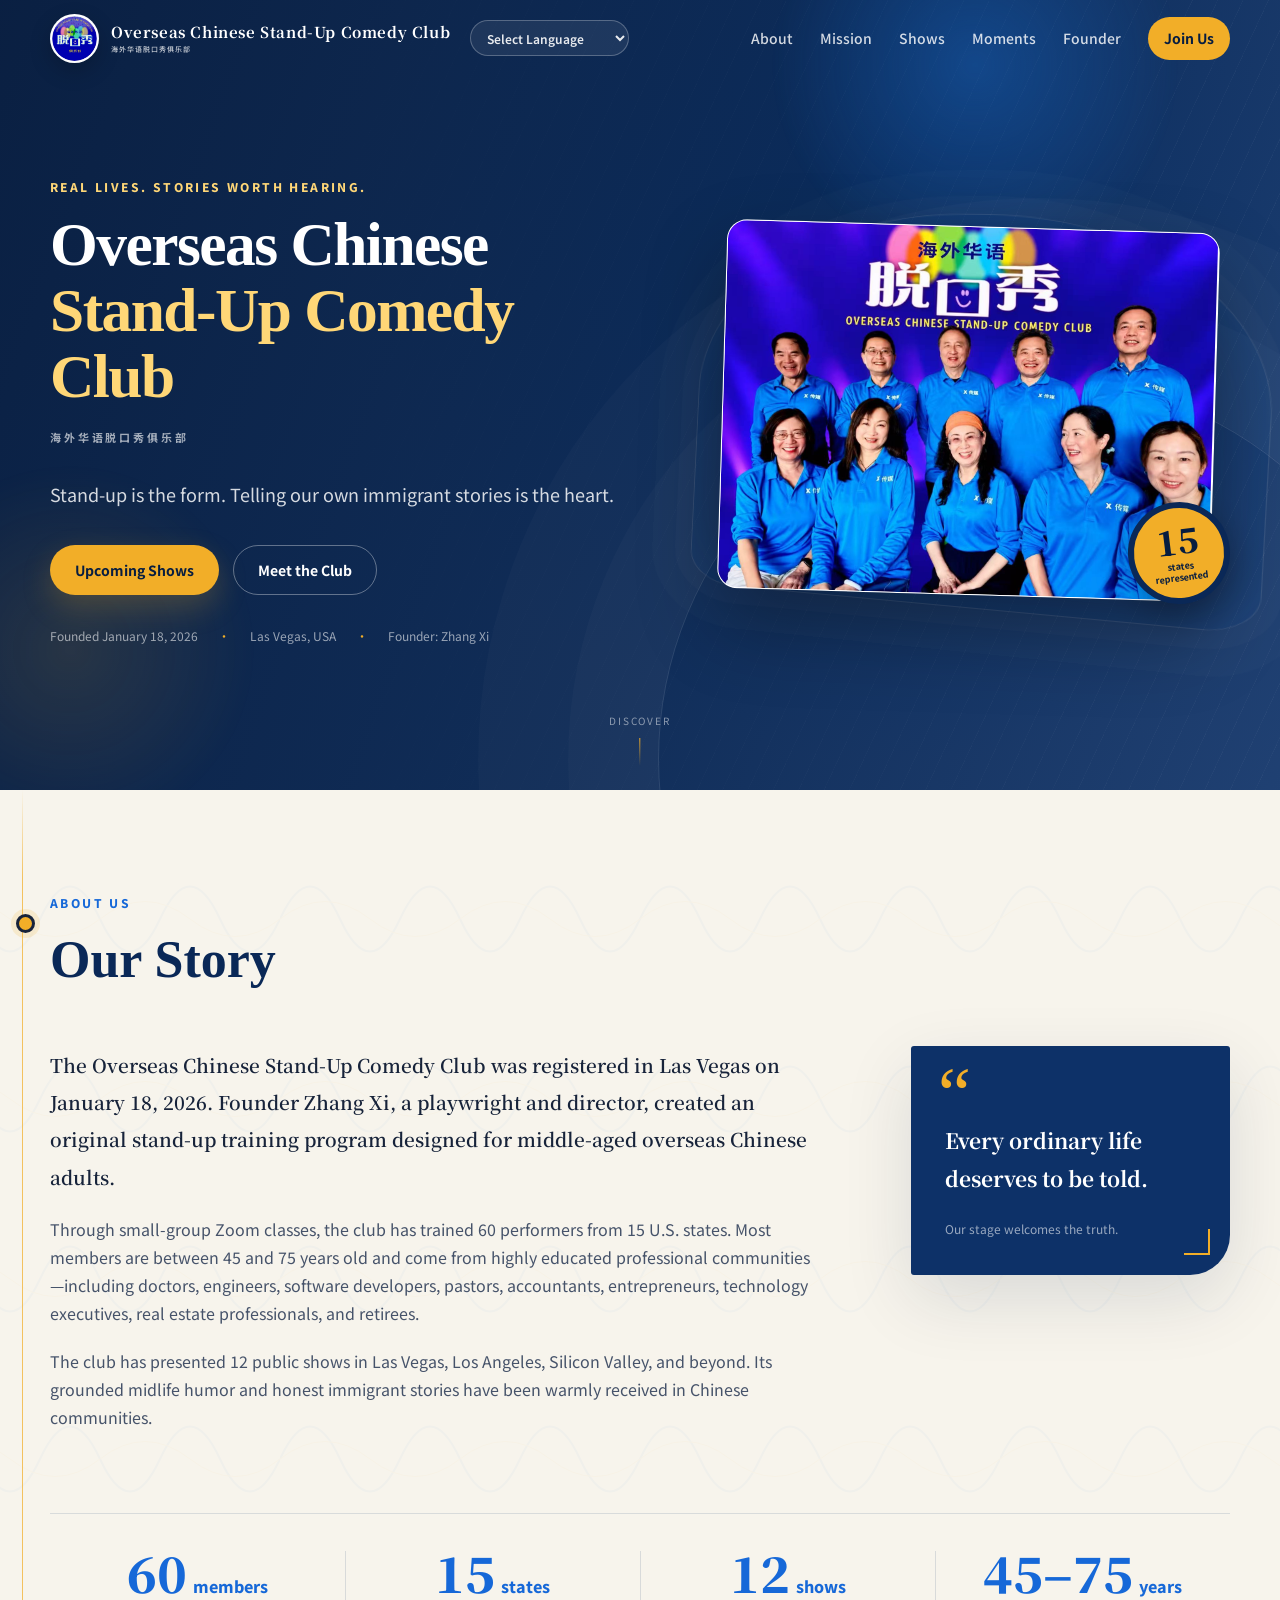
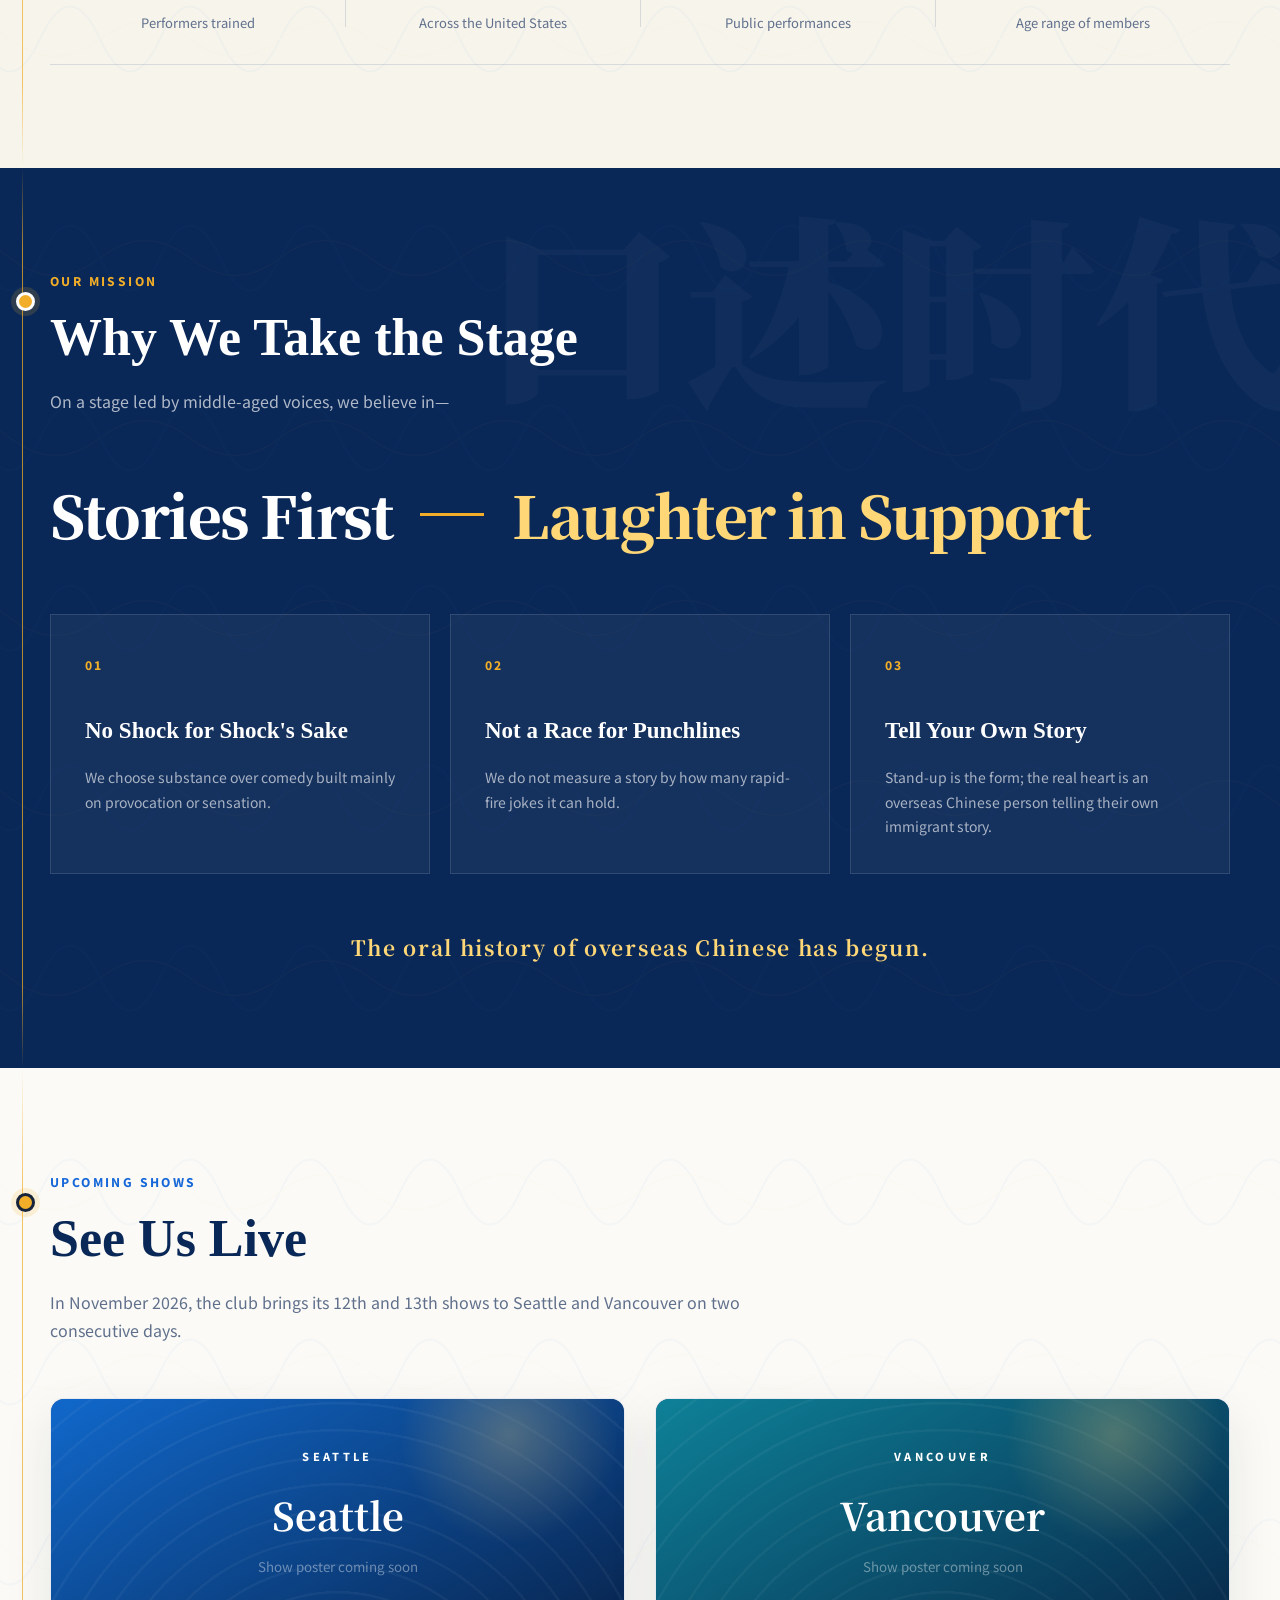
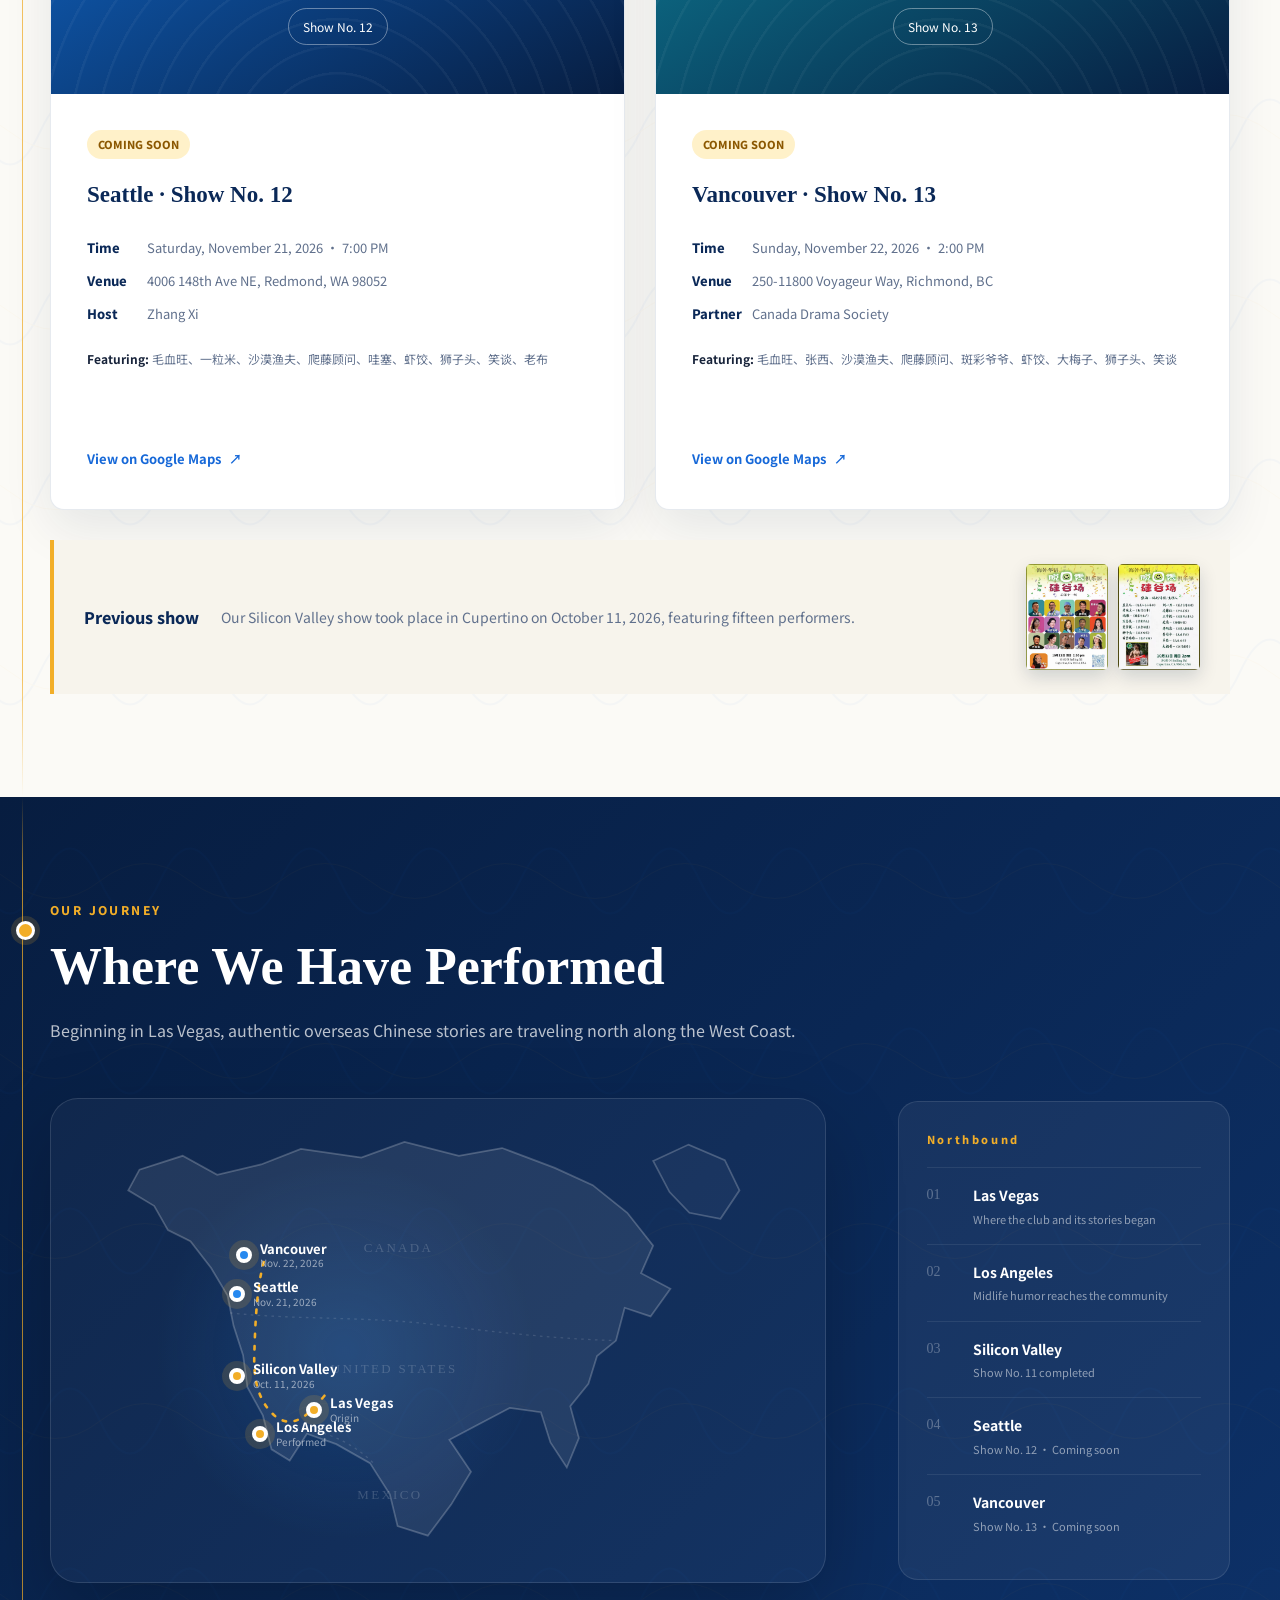
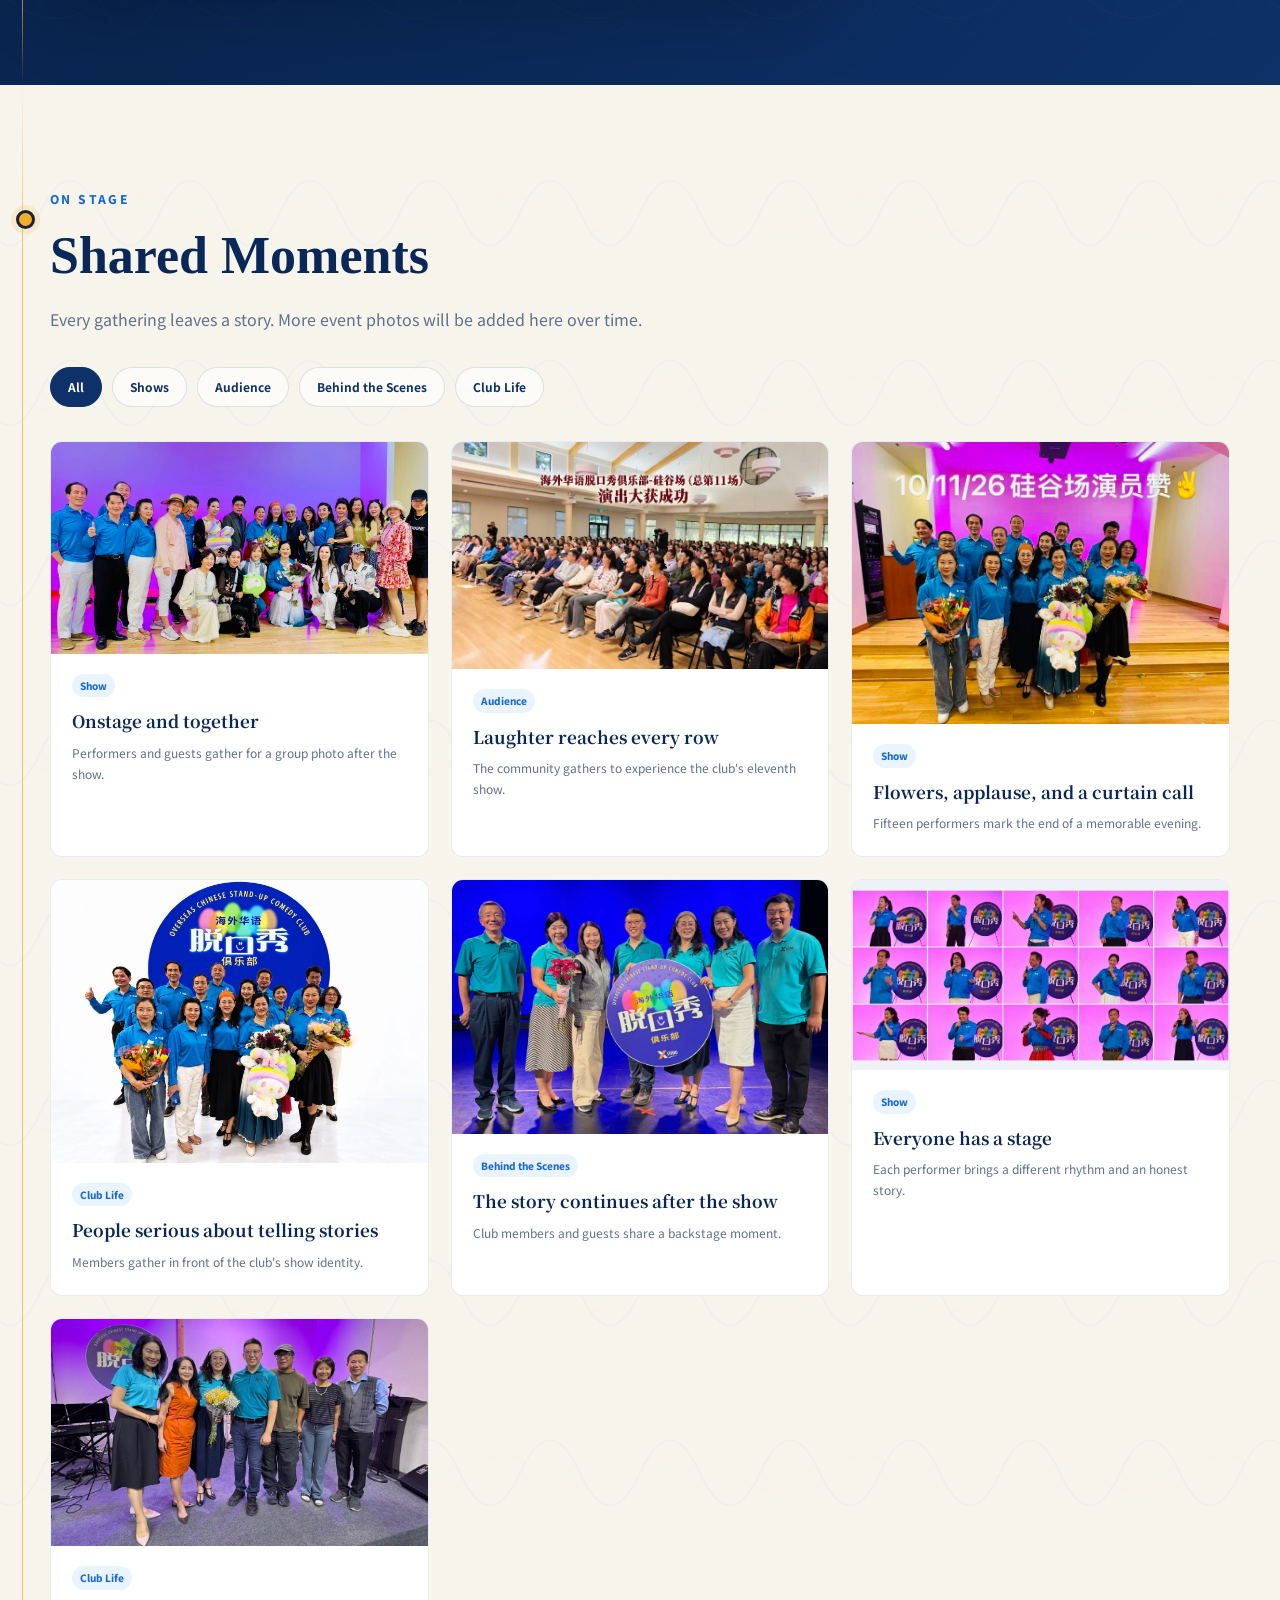
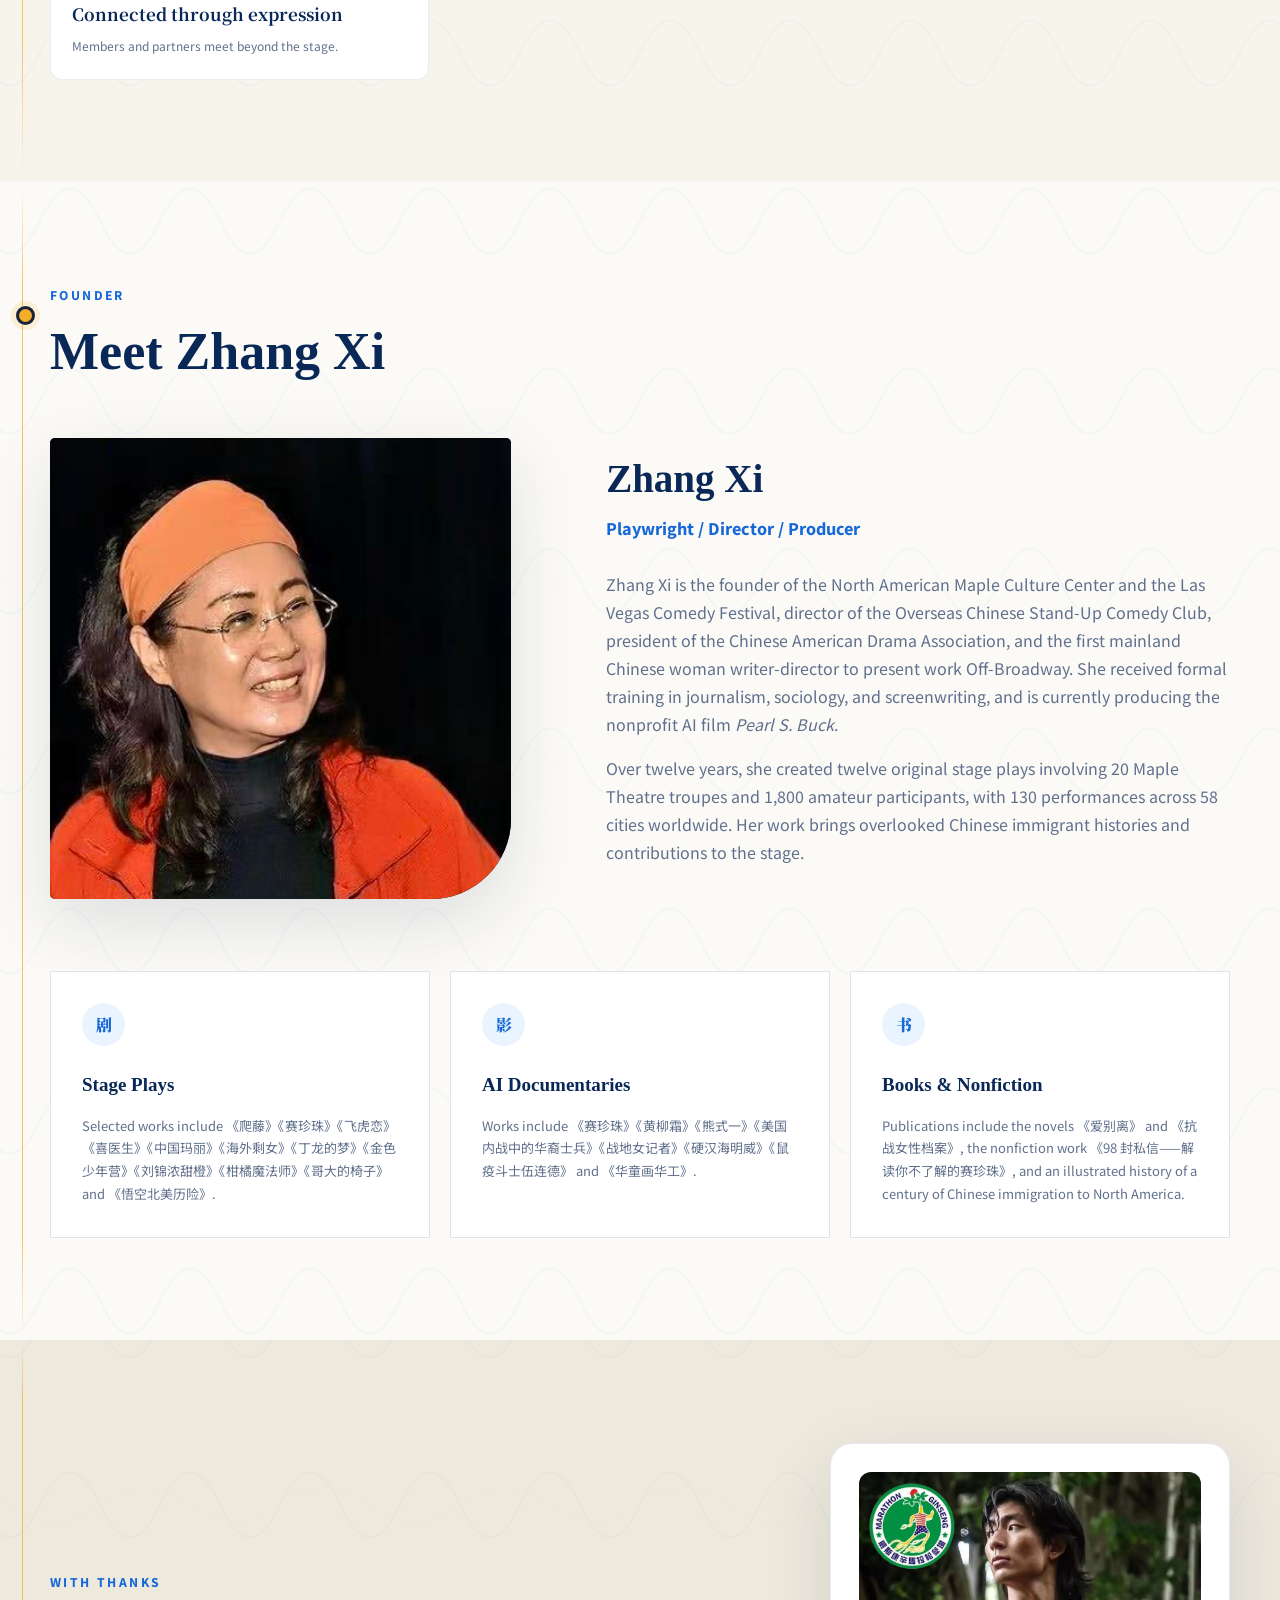
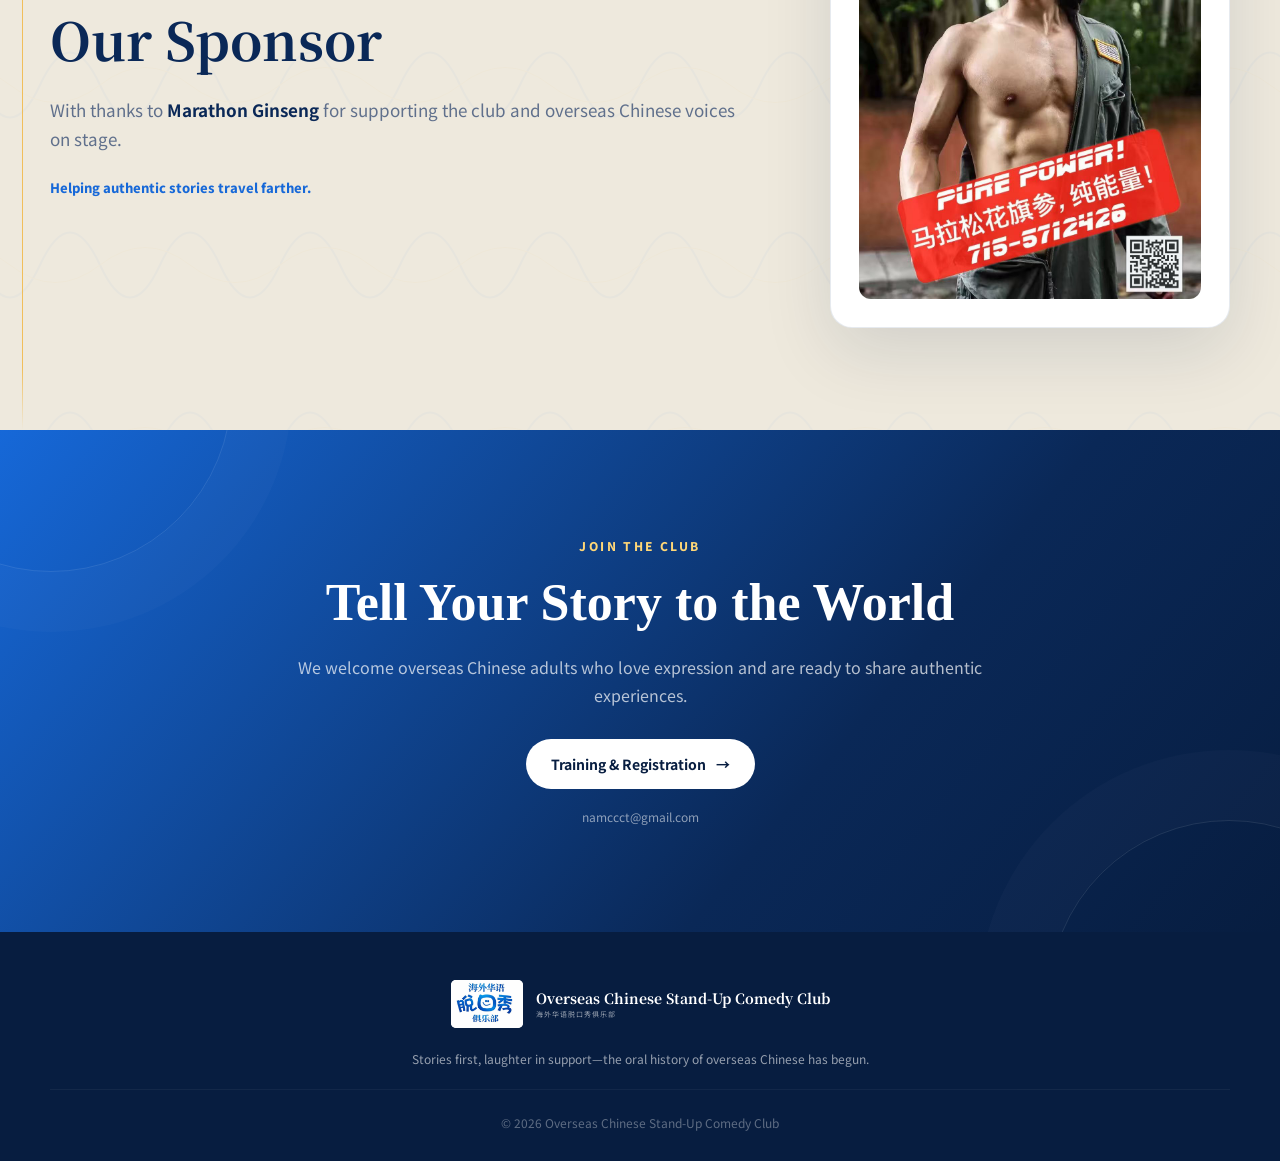
==== en/index.html @ eebfc8a7 "Connect registration form to Google Sheets" ====
<!doctype html>
<html lang="en">
  <head>
    <meta charset="UTF-8" />
    <meta name="viewport" content="width=device-width, initial-scale=1.0" />
    <meta
      name="description"
      content="The official website of the Overseas Chinese Stand-Up Comedy Club, a Mandarin-language comedy community sharing authentic overseas Chinese and immigrant stories."
    />
    <meta name="robots" content="index, follow, max-image-preview:large, max-snippet:-1, max-video-preview:-1" />
    <meta name="googlebot" content="index, follow" />
    <meta name="theme-color" content="#0d3168" />
    <title>Overseas Chinese Stand-Up Comedy Club | 海外华语脱口秀俱乐部</title>
    <link rel="canonical" href="https://cathylixi.github.io/overseas-chinese-comedy-club/en/" />
    <link rel="alternate" hreflang="zh-Hans" href="https://cathylixi.github.io/overseas-chinese-comedy-club/" />
    <link rel="alternate" hreflang="en" href="https://cathylixi.github.io/overseas-chinese-comedy-club/en/" />
    <link rel="alternate" hreflang="x-default" href="https://cathylixi.github.io/overseas-chinese-comedy-club/" />
    <link
      rel="sitemap"
      type="application/xml"
      title="Sitemap"
      href="https://cathylixi.github.io/overseas-chinese-comedy-club/sitemap.xml"
    />
    <meta property="og:type" content="website" />
    <meta property="og:locale" content="en_US" />
    <meta property="og:locale:alternate" content="zh_CN" />
    <meta property="og:site_name" content="Overseas Chinese Stand-Up Comedy Club" />
    <meta property="og:title" content="Overseas Chinese Stand-Up Comedy Club" />
    <meta
      property="og:description"
      content="Mandarin stand-up comedy rooted in authentic overseas Chinese and immigrant stories."
    />
    <meta property="og:url" content="https://cathylixi.github.io/overseas-chinese-comedy-club/en/" />
    <meta name="twitter:card" content="summary" />
    <meta name="twitter:title" content="Overseas Chinese Stand-Up Comedy Club" />
    <meta
      name="twitter:description"
      content="Mandarin stand-up comedy rooted in authentic overseas Chinese and immigrant stories."
    />
    <script type="application/ld+json">
      {
        "@context": "https://schema.org",
        "@graph": [
          {
            "@type": "Organization",
            "@id": "https://cathylixi.github.io/overseas-chinese-comedy-club/#organization",
            "name": "Overseas Chinese Stand-Up Comedy Club",
            "alternateName": "海外华语脱口秀俱乐部",
            "url": "https://cathylixi.github.io/overseas-chinese-comedy-club/",
            "email": "namccct@gmail.com",
            "foundingDate": "2026-01-18",
            "founder": {
              "@type": "Person",
              "name": "Zhang Xi"
            },
            "foundingLocation": {
              "@type": "Place",
              "name": "Las Vegas, Nevada, United States"
            },
            "description": "A Mandarin-language comedy community sharing authentic overseas Chinese and immigrant stories through stand-up."
          },
          {
            "@type": "WebPage",
            "@id": "https://cathylixi.github.io/overseas-chinese-comedy-club/en/#webpage",
            "url": "https://cathylixi.github.io/overseas-chinese-comedy-club/en/",
            "name": "Overseas Chinese Stand-Up Comedy Club",
            "description": "The official English website of the Overseas Chinese Stand-Up Comedy Club.",
            "inLanguage": "en",
            "datePublished": "2026-11-07",
            "dateModified": "2026-11-07",
            "about": {
              "@id": "https://cathylixi.github.io/overseas-chinese-comedy-club/#organization"
            }
          }
        ]
      }
    </script>
    <link rel="preconnect" href="https://fonts.googleapis.com" />
    <link rel="preconnect" href="https://fonts.gstatic.com" crossorigin />
    <link
      href="https://fonts.googleapis.com/css2?family=Noto+Sans+SC:wght@400;500;600;700;800&family=Noto+Serif+SC:wght@600;700;900&display=swap"
      rel="stylesheet"
    />
    <link rel="stylesheet" href="../styles.css" />
    <script src="../script.js" defer></script>
  </head>
  <body class="page-en" data-language="en">
    <a class="skip-link" href="#main">Skip to main content</a>

    <header class="site-header" id="top">
      <div class="nav-wrap">
        <div class="nav-left">
          <a class="brand" href="#top" aria-label="Back to home">
            <img class="brand-logo" src="../assets/images/logo-round.jpg" alt="" />
            <span class="brand-copy">
              <strong>Overseas Chinese Stand-Up Comedy Club</strong>
              <small>海外华语脱口秀俱乐部</small>
            </span>
          </a>
          <label class="language-picker">
            <span class="sr-only">Select language</span>
            <select
              id="language-select"
              aria-label="Select language"
              data-zh-url="../"
              data-en-url="./"
            >
              <option value="" selected disabled>Select Language</option>
              <option value="zh">中文</option>
              <option value="en">English</option>
            </select>
          </label>
        </div>

        <button class="menu-toggle" type="button" aria-expanded="false" aria-controls="site-nav">
          <span class="sr-only">Open navigation</span>
          <span></span><span></span><span></span>
        </button>

        <nav id="site-nav" class="site-nav" aria-label="Main navigation">
          <a href="#about">About</a>
          <a href="#mission">Mission</a>
          <a href="#shows">Shows</a>
          <a href="#moments">Moments</a>
          <a href="#founder">Founder</a>
          <a class="nav-cta" href="#training" data-training-dialog>Join Us</a>
        </nav>
      </div>
    </header>

    <main id="main">
      <section class="hero" aria-labelledby="hero-title">
        <div class="hero-glow hero-glow-one"></div>
        <div class="hero-glow hero-glow-two"></div>
        <div class="hero-inner">
          <div class="hero-copy reveal">
            <p class="eyebrow">REAL LIVES. STORIES WORTH HEARING.</p>
            <h1 id="hero-title">Overseas Chinese<br /><span>Stand-Up Comedy Club</span></h1>
            <p class="hero-en" lang="zh-CN">海外华语脱口秀俱乐部</p>
            <p class="hero-lead">
              Stand-up is the form. Telling our own immigrant stories is the heart.
            </p>
            <div class="hero-actions">
              <a class="button button-primary" href="#shows">Upcoming Shows</a>
              <a class="button button-ghost" href="#about">Meet the Club</a>
            </div>
            <ul class="hero-meta" aria-label="Club overview">
              <li>Founded January 18, 2026</li>
              <li>Las Vegas, USA</li>
              <li>Founder: Zhang Xi</li>
            </ul>
          </div>

          <div class="hero-visual reveal">
            <div class="stage-lines" aria-hidden="true"></div>
            <img
              class="hero-photo"
              src="../assets/images/hero-team.jpg"
              alt="Members of the Overseas Chinese Stand-Up Comedy Club"
              fetchpriority="high"
            />
            <div class="hero-sticker" aria-hidden="true">
              <span>15</span>
              <small>states represented</small>
            </div>
          </div>
        </div>
        <a class="scroll-cue" href="#about" aria-label="Continue reading">
          <span>DISCOVER</span><i aria-hidden="true"></i>
        </a>
      </section>

      <section class="section about" id="about" aria-labelledby="about-title">
        <div class="section-inner">
          <div class="section-heading reveal">
            <p class="kicker">ABOUT US</p>
            <h2 id="about-title">Our Story</h2>
          </div>
          <div class="about-layout">
            <div class="about-copy reveal">
              <p class="lead-paragraph">
                The Overseas Chinese Stand-Up Comedy Club was registered in Las Vegas on January 18, 2026. Founder Zhang Xi, a playwright and director, created an original stand-up training program designed for middle-aged overseas Chinese adults.
              </p>
              <p>
                Through small-group Zoom classes, the club has trained 60 performers from 15 U.S. states. Most members are between 45 and 75 years old and come from highly educated professional communities—including doctors, engineers, software developers, pastors, accountants, entrepreneurs, technology executives, real estate professionals, and retirees.
              </p>
              <p>
                The club has presented 12 public shows in Las Vegas, Los Angeles, Silicon Valley, and beyond. Its grounded midlife humor and honest immigrant stories have been warmly received in Chinese communities.
              </p>
            </div>
            <aside class="about-note reveal">
              <span class="quote-mark" aria-hidden="true">“</span>
              <p>Every ordinary life<br />deserves to be told.</p>
              <span>Our stage welcomes the truth.</span>
            </aside>
          </div>

          <div class="stats-grid">
            <article class="stat-card reveal">
              <strong data-count="60">60</strong><span>members</span>
              <p>Performers trained</p>
            </article>
            <article class="stat-card reveal">
              <strong data-count="15">15</strong><span>states</span>
              <p>Across the United States</p>
            </article>
            <article class="stat-card reveal">
              <strong data-count="12">12</strong><span>shows</span>
              <p>Public performances</p>
            </article>
            <article class="stat-card reveal">
              <strong>45–75</strong><span>years</span>
              <p>Age range of members</p>
            </article>
          </div>
        </div>
      </section>

      <section class="section mission" id="mission" aria-labelledby="mission-title">
        <div class="section-inner">
          <div class="section-heading section-heading-light reveal">
            <p class="kicker">OUR MISSION</p>
            <h2 id="mission-title">Why We Take the Stage</h2>
            <p>On a stage led by middle-aged voices, we believe in—</p>
          </div>
          <div class="mission-statement reveal">
            <span>Stories First</span><i aria-hidden="true"></i><span>Laughter in Support</span>
          </div>
          <div class="principles-grid">
            <article class="principle reveal">
              <span class="principle-no">01</span>
              <h3>No Shock for Shock's Sake</h3>
              <p>We choose substance over comedy built mainly on provocation or sensation.</p>
            </article>
            <article class="principle reveal">
              <span class="principle-no">02</span>
              <h3>Not a Race for Punchlines</h3>
              <p>We do not measure a story by how many rapid-fire jokes it can hold.</p>
            </article>
            <article class="principle reveal">
              <span class="principle-no">03</span>
              <h3>Tell Your Own Story</h3>
              <p>Stand-up is the form; the real heart is an overseas Chinese person telling their own immigrant story.</p>
            </article>
          </div>
          <p class="mission-signoff reveal">The oral history of overseas Chinese has begun.</p>
        </div>
      </section>

      <section class="section shows" id="shows" aria-labelledby="shows-title">
        <div class="section-inner">
          <div class="section-heading reveal">
            <p class="kicker">UPCOMING SHOWS</p>
            <h2 id="shows-title">See Us Live</h2>
            <p>In November 2026, the club brings its 12th and 13th shows to Seattle and Vancouver on two consecutive days.</p>
          </div>

          <div class="shows-grid">
            <article class="show-card reveal">
              <div class="show-poster photo-placeholder">
                <span class="show-city">SEATTLE</span>
                <strong>Seattle</strong>
                <small>Show poster coming soon</small>
                <span class="show-number">Show No. 12</span>
              </div>
              <div class="show-content">
                <span class="status-badge">COMING SOON</span>
                <h3>Seattle · Show No. 12</h3>
                <dl class="event-details">
                  <div><dt>Time</dt><dd>Saturday, November 21, 2026 · 7:00 PM</dd></div>
                  <div><dt>Venue</dt><dd>4006 148th Ave NE, Redmond, WA 98052</dd></div>
                  <div><dt>Host</dt><dd>Zhang Xi</dd></div>
                </dl>
                <p class="cast-list"><strong>Featuring:</strong> 毛血旺、一粒米、沙漠渔夫、爬藤顾问、哇塞、虾饺、狮子头、笑谈、老布</p>
                <a
                  class="text-link"
                  href="https://www.google.com/maps/search/?api=1&query=4006%20148th%20Ave%20NE%2C%20Redmond%2C%20WA%2098052"
                  target="_blank"
                  rel="noreferrer"
                >View on Google Maps <span aria-hidden="true">↗</span></a>
              </div>
            </article>

            <article class="show-card reveal">
              <div class="show-poster photo-placeholder show-poster-alt">
                <span class="show-city">VANCOUVER</span>
                <strong>Vancouver</strong>
                <small>Show poster coming soon</small>
                <span class="show-number">Show No. 13</span>
              </div>
              <div class="show-content">
                <span class="status-badge">COMING SOON</span>
                <h3>Vancouver · Show No. 13</h3>
                <dl class="event-details">
                  <div><dt>Time</dt><dd>Sunday, November 22, 2026 · 2:00 PM</dd></div>
                  <div><dt>Venue</dt><dd>250-11800 Voyageur Way, Richmond, BC</dd></div>
                  <div><dt>Partner</dt><dd>Canada Drama Society</dd></div>
                </dl>
                <p class="cast-list"><strong>Featuring:</strong> 毛血旺、张西、沙漠渔夫、爬藤顾问、斑彩爷爷、虾饺、大梅子、狮子头、笑谈</p>
                <a
                  class="text-link"
                  href="https://www.google.com/maps/search/?api=1&query=250-11800%20Voyageur%20Way%2C%20Richmond%2C%20BC"
                  target="_blank"
                  rel="noreferrer"
                >View on Google Maps <span aria-hidden="true">↗</span></a>
              </div>
            </article>
          </div>

          <div class="previous-show reveal">
            <div class="previous-show-copy">
              <span>Previous show</span>
              <p>Our Silicon Valley show took place in Cupertino on October 11, 2026, featuring fifteen performers.</p>
            </div>
            <div class="previous-show-posters" aria-label="Silicon Valley show posters">
              <img src="../assets/images/poster-silicon-valley-cast.jpg" alt="Silicon Valley show cast poster" loading="lazy" />
              <img src="../assets/images/poster-silicon-valley-program.jpg" alt="Silicon Valley show program poster" loading="lazy" />
            </div>
          </div>
        </div>
      </section>

      <section class="section tour-map" id="cities" aria-labelledby="cities-title">
        <div class="section-inner">
          <div class="section-heading reveal">
            <p class="kicker">OUR JOURNEY</p>
            <h2 id="cities-title">Where We Have Performed</h2>
            <p>Beginning in Las Vegas, authentic overseas Chinese stories are traveling north along the West Coast.</p>
          </div>
          <div class="tour-map-layout">
            <div class="map-surface reveal" role="img" aria-label="North America map with club performance cities: Las Vegas, Los Angeles, Silicon Valley, Seattle, and Vancouver">
              <svg viewBox="0 0 800 520" aria-hidden="true">
                <path class="map-land map-land-main" d="M72 96 L42 78 L55 54 L105 38 L145 60 L196 48 L242 30 L312 40 L362 22 L425 38 L475 29 L536 52 L580 72 L620 104 L650 142 L636 174 L670 192 L647 224 L617 214 L607 252 L585 270 L575 302 L554 328 L564 365 L550 399 L531 370 L520 335 L484 330 L448 349 L414 367 L439 404 L416 442 L389 478 L354 467 L345 430 L322 394 L283 372 L249 360 L229 391 L208 378 L198 339 L180 306 L175 269 L164 235 L157 200 L138 168 L114 137 L88 124 Z" />
                <path class="map-land map-land-island" d="M650 44 L691 25 L733 43 L750 78 L728 111 L692 104 L669 80 Z" />
                <path class="map-border" d="M160 220 C235 228 316 224 392 233 C467 242 535 250 607 252" />
                <path class="map-border" d="M229 352 C274 355 306 374 326 394" />
                <text class="map-country-label" x="355" y="150">CANADA</text>
                <text class="map-country-label" x="350" y="290">UNITED STATES</text>
                <text class="map-country-label" x="345" y="435">MEXICO</text>
                <path class="map-route" d="M199 161 C191 190 189 231 188 270 C187 302 195 326 214 341 C235 355 252 337 270 315" />
              </svg>
              <span class="map-pin map-pin-done" style="--x: 34%; --y: 63%;"><i></i><b>Las Vegas</b><small>Origin</small></span>
              <span class="map-pin map-pin-done" style="--x: 27%; --y: 68%;"><i></i><b>Los Angeles</b><small>Performed</small></span>
              <span class="map-pin map-pin-done" style="--x: 24%; --y: 56%;"><i></i><b>Silicon Valley</b><small>Oct. 11, 2026</small></span>
              <span class="map-pin map-pin-next" style="--x: 24%; --y: 39%;"><i></i><b>Seattle</b><small>Nov. 21, 2026</small></span>
              <span class="map-pin map-pin-next" style="--x: 25%; --y: 31%;"><i></i><b>Vancouver</b><small>Nov. 22, 2026</small></span>
            </div>
            <div class="city-list reveal">
              <p class="city-list-label">Northbound</p>
              <ol>
                <li><span>01</span><div><strong>Las Vegas</strong><small>Where the club and its stories began</small></div></li>
                <li><span>02</span><div><strong>Los Angeles</strong><small>Midlife humor reaches the community</small></div></li>
                <li><span>03</span><div><strong>Silicon Valley</strong><small>Show No. 11 completed</small></div></li>
                <li><span>04</span><div><strong>Seattle</strong><small>Show No. 12 · Coming soon</small></div></li>
                <li><span>05</span><div><strong>Vancouver</strong><small>Show No. 13 · Coming soon</small></div></li>
              </ol>
            </div>
          </div>
        </div>
      </section>

      <section class="section moments" id="moments" aria-labelledby="moments-title">
        <div class="section-inner">
          <div class="section-heading reveal">
            <p class="kicker">ON STAGE</p>
            <h2 id="moments-title">Shared Moments</h2>
            <p>Every gathering leaves a story. More event photos will be added here over time.</p>
          </div>
          <div class="gallery-filters reveal" role="toolbar" aria-label="Filter event photos">
            <button class="gallery-filter active" type="button" data-filter="all" aria-pressed="true">All</button>
            <button class="gallery-filter" type="button" data-filter="show" aria-pressed="false">Shows</button>
            <button class="gallery-filter" type="button" data-filter="audience" aria-pressed="false">Audience</button>
            <button class="gallery-filter" type="button" data-filter="behind" aria-pressed="false">Behind the Scenes</button>
            <button class="gallery-filter" type="button" data-filter="community" aria-pressed="false">Club Life</button>
          </div>
          <div class="gallery-grid" aria-label="Club event photos">
            <button class="gallery-card reveal" type="button" data-category="show" aria-label="View the cast and guest group photo">
              <span class="gallery-media"><img src="../assets/images/moment-full-cast.jpg" alt="Club performers and guests together" loading="lazy" /><span class="gallery-hover"><b>Silicon Valley · Oct. 11, 2026</b><small>View photo ＋</small></span></span>
              <span class="gallery-caption"><em>Show</em><strong>Onstage and together</strong><small>Performers and guests gather for a group photo after the show.</small></span>
            </button>
            <button class="gallery-card reveal" type="button" data-category="audience" aria-label="View the Silicon Valley audience">
              <span class="gallery-media"><img src="../assets/images/moment-audience.jpg" alt="Audience at the Silicon Valley show" loading="lazy" /><span class="gallery-hover"><b>Silicon Valley · Oct. 11, 2026</b><small>View photo ＋</small></span></span>
              <span class="gallery-caption"><em>Audience</em><strong>Laughter reaches every row</strong><small>The community gathers to experience the club's eleventh show.</small></span>
            </button>
            <button class="gallery-card reveal" type="button" data-category="show" aria-label="View the Silicon Valley curtain call">
              <span class="gallery-media"><img src="../assets/images/moment-curtain-call.jpg" alt="Cast at the Silicon Valley curtain call" loading="lazy" /><span class="gallery-hover"><b>Silicon Valley · Oct. 11, 2026</b><small>View photo ＋</small></span></span>
              <span class="gallery-caption"><em>Show</em><strong>Flowers, applause, and a curtain call</strong><small>Fifteen performers mark the end of a memorable evening.</small></span>
            </button>
            <button class="gallery-card reveal" type="button" data-category="community" aria-label="View the club team photo">
              <span class="gallery-media"><img src="../assets/images/moment-team-cutout.jpg" alt="Club performers together" loading="lazy" /><span class="gallery-hover"><b>Silicon Valley · Oct. 11, 2026</b><small>View photo ＋</small></span></span>
              <span class="gallery-caption"><em>Club Life</em><strong>People serious about telling stories</strong><small>Members gather in front of the club's show identity.</small></span>
            </button>
            <button class="gallery-card reveal" type="button" data-category="behind" aria-label="View club members with stage guests">
              <span class="gallery-media"><img src="../assets/images/moment-stage-guests.jpg" alt="Club members with stage guests" loading="lazy" /><span class="gallery-hover"><b>Silicon Valley · Oct. 11, 2026</b><small>View photo ＋</small></span></span>
              <span class="gallery-caption"><em>Behind the Scenes</em><strong>The story continues after the show</strong><small>Club members and guests share a backstage moment.</small></span>
            </button>
            <button class="gallery-card reveal" type="button" data-category="show" aria-label="View the Silicon Valley performer collage">
              <span class="gallery-media"><img src="../assets/images/moment-performer-grid.jpg" alt="Silicon Valley performers on stage" loading="lazy" /><span class="gallery-hover"><b>Silicon Valley · Oct. 11, 2026</b><small>View photo ＋</small></span></span>
              <span class="gallery-caption"><em>Show</em><strong>Everyone has a stage</strong><small>Each performer brings a different rhythm and an honest story.</small></span>
            </button>
            <button class="gallery-card reveal" type="button" data-category="community" aria-label="View the club community photo">
              <span class="gallery-media"><img src="../assets/images/moment-community.jpg" alt="Club members at a community event" loading="lazy" /><span class="gallery-hover"><b>Silicon Valley · Oct. 11, 2026</b><small>View photo ＋</small></span></span>
              <span class="gallery-caption"><em>Club Life</em><strong>Connected through expression</strong><small>Members and partners meet beyond the stage.</small></span>
            </button>
          </div>
        </div>
      </section>

      <section class="section founder" id="founder" aria-labelledby="founder-title">
        <div class="section-inner">
          <div class="section-heading reveal">
            <p class="kicker">FOUNDER</p>
            <h2 id="founder-title">Meet Zhang Xi</h2>
          </div>

          <div class="founder-profile">
            <div class="founder-photo reveal">
              <img src="../assets/images/founder-zhang-xi.jpg" alt="Zhang Xi, founder of the Overseas Chinese Stand-Up Comedy Club" loading="lazy" />
            </div>
            <div class="founder-copy reveal">
              <p class="founder-name">Zhang Xi</p>
              <p class="founder-role">Playwright / Director / Producer</p>
              <p>
                Zhang Xi is the founder of the North American Maple Culture Center and the Las Vegas Comedy Festival, director of the Overseas Chinese Stand-Up Comedy Club, president of the Chinese American Drama Association, and the first mainland Chinese woman writer-director to present work Off-Broadway. She received formal training in journalism, sociology, and screenwriting, and is currently producing the nonprofit AI film <em>Pearl S. Buck</em>.
              </p>
              <p>
                Over twelve years, she created twelve original stage plays involving 20 Maple Theatre troupes and 1,800 amateur participants, with 130 performances across 58 cities worldwide. Her work brings overlooked Chinese immigrant histories and contributions to the stage.
              </p>
            </div>
          </div>

          <div class="works-grid">
            <article class="work-card reveal">
              <span class="work-icon" aria-hidden="true">剧</span>
              <h3>Stage Plays</h3>
              <p>Selected works include 《爬藤》《赛珍珠》《飞虎恋》《喜医生》《中国玛丽》《海外剩女》《丁龙的梦》《金色少年营》《刘锦浓甜橙》《柑橘魔法师》《哥大的椅子》 and 《悟空北美历险》.</p>
            </article>
            <article class="work-card reveal">
              <span class="work-icon" aria-hidden="true">影</span>
              <h3>AI Documentaries</h3>
              <p>Works include 《赛珍珠》《黄柳霜》《熊式一》《美国内战中的华裔士兵》《战地女记者》《硬汉海明威》《鼠疫斗士伍连德》 and 《华童画华工》.</p>
            </article>
            <article class="work-card reveal">
              <span class="work-icon" aria-hidden="true">书</span>
              <h3>Books &amp; Nonfiction</h3>
              <p>Publications include the novels 《爱别离》 and 《抗战女性档案》, the nonfiction work 《98 封私信——解读你不了解的赛珍珠》, and an illustrated history of a century of Chinese immigration to North America.</p>
            </article>
          </div>
        </div>
      </section>

      <section class="section sponsors" id="sponsors" aria-labelledby="sponsors-title">
        <div class="section-inner sponsor-layout">
          <div class="sponsor-copy reveal">
            <p class="kicker">WITH THANKS</p>
            <h2 id="sponsors-title">Our Sponsor</h2>
            <p>With thanks to <strong>Marathon Ginseng</strong> for supporting the club and overseas Chinese voices on stage.</p>
            <span>Helping authentic stories travel farther.</span>
          </div>
          <div class="sponsor-visual reveal">
            <img src="../assets/images/sponsor-marathon-ginseng.jpg" alt="Marathon Ginseng sponsor image" loading="lazy" />
          </div>
        </div>
      </section>

      <section class="cta-section" aria-labelledby="cta-title">
        <div class="cta-inner reveal">
          <p class="kicker">JOIN THE CLUB</p>
          <h2 id="cta-title">Tell Your Story to the World</h2>
          <p>We welcome overseas Chinese adults who love expression and are ready to share authentic experiences.</p>
          <a class="button button-light" href="#training" data-training-dialog>
            Training &amp; Registration <span aria-hidden="true">→</span>
          </a>
          <a class="cta-email" href="mailto:namccct@gmail.com">namccct@gmail.com</a>
        </div>
      </section>
    </main>

    <dialog class="training-dialog" id="training-dialog" aria-labelledby="training-dialog-title">
      <button class="training-close" type="button" aria-label="Close training registration form">×</button>
      <div class="training-shell">
        <header class="training-header">
          <p class="kicker">COHORT 07 · 2027</p>
          <h2 id="training-dialog-title">Cohort 7 Training Registration</h2>
          <p>Eight consecutive days of small-group Zoom classes, helping participants shape authentic experiences into stories for the stage.</p>
        </header>

        <div class="training-grid">
          <section class="training-details" aria-labelledby="training-details-title">
            <h3 id="training-details-title">Course Information</h3>
            <div class="training-table-wrap">
              <table class="training-table">
                <caption class="sr-only">Cohort 7 course information</caption>
                <tbody>
                  <tr><th scope="row">Eligibility</th><td>Overseas Chinese adults ages 45–75, in any country</td></tr>
                  <tr><th scope="row">Format</th><td>Live classes on Zoom</td></tr>
                  <tr><th scope="row">Dates</th><td>February 16–23, 2027 · 8 consecutive days</td></tr>
                  <tr><th scope="row">Time</th><td>7:00–8:00 PM U.S. Pacific Time</td></tr>
                  <tr><th scope="row">Schedule</th><td>8 classes · 60 minutes each</td></tr>
                  <tr><th scope="row">Tuition</th><td>US$60 per class · US$480 total</td></tr>
                  <tr><th scope="row">Class Size</th><td>10 students per class; enrollment closes when full</td></tr>
                </tbody>
              </table>
            </div>
          </section>

          <section class="training-registration" aria-labelledby="training-registration-title">
            <h3 id="training-registration-title">Registration Details</h3>
            <form class="training-form" id="training-form">
              <label class="training-honeypot" aria-hidden="true"><span>Website</span><input type="text" name="website" tabindex="-1" autocomplete="off" /></label>
              <label><span>Name</span><input type="text" name="name" autocomplete="name" required /></label>
              <label><span>Age</span><input type="number" name="age" min="45" max="75" inputmode="numeric" required /></label>
              <label class="training-field-wide"><span>Country and City</span><input type="text" name="location" autocomplete="address-level2" required /></label>
              <label class="training-field-wide"><span>Email</span><input type="email" name="email" autocomplete="email" required /></label>
              <label class="training-field-wide"><span>WeChat ID</span><input type="text" name="wechat" autocomplete="off" required /></label>
              <p class="training-privacy">This information will be used only for this training registration, course arrangements, and related communication.</p>
              <button class="button training-submit" type="submit">Submit Registration <span aria-hidden="true">→</span></button>
              <p class="training-status" role="status" aria-live="polite"></p>
              <small>Your registration will be securely added to the club registration sheet.</small>
            </form>
          </section>
        </div>
      </div>
    </dialog>

    <dialog class="photo-lightbox" id="photo-lightbox" aria-labelledby="lightbox-title">
      <button class="lightbox-close" type="button" aria-label="Close full-screen photo">×</button>
      <div class="lightbox-shell">
        <img id="lightbox-image" alt="" />
        <div class="lightbox-copy">
          <p>Silicon Valley · Oct. 11, 2026</p>
          <h3 id="lightbox-title"></h3>
          <span id="lightbox-description"></span>
        </div>
      </div>
    </dialog>

    <footer class="site-footer">
      <div class="footer-inner">
        <div class="footer-brand">
          <img class="footer-logo" src="../assets/images/logo-wordmark.jpg" alt="" />
          <div>
            <strong>Overseas Chinese Stand-Up Comedy Club</strong>
            <small>海外华语脱口秀俱乐部</small>
          </div>
        </div>
        <p>Stories first, laughter in support—the oral history of overseas Chinese has begun.</p>
        <p class="copyright">© <span id="copyright-year">2026</span> Overseas Chinese Stand-Up Comedy Club</p>
      </div>
    </footer>
  </body>
</html>
---- styles.css ----
:root {
  --navy-950: #071d40;
  --navy-900: #0a2857;
  --navy-800: #0d3168;
  --blue-600: #1668d8;
  --blue-500: #2789ef;
  --blue-100: #eaf4ff;
  --cream: #f7f4ec;
  --cream-deep: #eee9dd;
  --white: #ffffff;
  --ink: #17233a;
  --muted: #60708c;
  --gold: #f2ae28;
  --gold-light: #ffd777;
  --line: rgba(13, 49, 104, 0.13);
  --shadow: 0 24px 70px rgba(7, 29, 64, 0.12);
  --serif: "Noto Serif SC", "Songti SC", serif;
  --sans: "Noto Sans SC", "PingFang SC", "Microsoft YaHei", sans-serif;
  --content: 1180px;
  --page-gutter: clamp(16px, 3vw, 48px);
  --section-space: clamp(72px, 8vw, 110px);
}

* {
  box-sizing: border-box;
}

html {
  scroll-behavior: smooth;
  scroll-padding-top: 88px;
}

body {
  margin: 0;
  overflow-x: hidden;
  color: var(--ink);
  background: var(--cream);
  font-family: var(--sans);
  line-height: 1.75;
  -webkit-font-smoothing: antialiased;
}

body.menu-open {
  overflow: hidden;
}

a {
  color: inherit;
  text-decoration: none;
}

img,
svg,
video {
  max-width: 100%;
}

button,
input,
textarea,
select {
  font: inherit;
}

.sr-only {
  position: absolute;
  width: 1px;
  height: 1px;
  padding: 0;
  margin: -1px;
  overflow: hidden;
  clip: rect(0, 0, 0, 0);
  white-space: nowrap;
  border: 0;
}

.skip-link {
  position: fixed;
  z-index: 1000;
  top: 10px;
  left: 10px;
  padding: 10px 16px;
  color: var(--navy-950);
  background: var(--gold-light);
  border-radius: 8px;
  transform: translateY(-150%);
}

.skip-link:focus {
  transform: translateY(0);
}

.site-header {
  position: fixed;
  z-index: 100;
  top: 0;
  right: 0;
  left: 0;
  color: var(--white);
  transition: background 220ms ease, box-shadow 220ms ease;
}

.site-header.scrolled {
  background: rgba(7, 29, 64, 0.96);
  box-shadow: 0 8px 30px rgba(0, 0, 0, 0.16);
  backdrop-filter: blur(15px);
}

.site-header.menu-visible {
  background: var(--navy-950);
  box-shadow: none;
  backdrop-filter: none;
}

.nav-wrap {
  width: min(calc(100% - (var(--page-gutter) * 2)), var(--content));
  height: clamp(70px, 6vw, 82px);
  margin: 0 auto;
  display: flex;
  align-items: center;
  justify-content: space-between;
  gap: 32px;
}

.nav-left {
  min-width: 0;
  display: flex;
  align-items: center;
  gap: 20px;
}

.brand {
  display: flex;
  align-items: center;
  gap: 12px;
  min-width: 0;
}

.brand-logo {
  width: 49px;
  height: 49px;
  flex: 0 0 auto;
  object-fit: cover;
  border: 2px solid rgba(255, 255, 255, 0.88);
  border-radius: 50%;
  background: var(--white);
  box-shadow: 0 8px 22px rgba(0, 0, 0, 0.2);
}

.brand-mark {
  position: relative;
  width: 49px;
  height: 49px;
  flex: 0 0 auto;
  display: grid;
  place-items: center;
  border: 2px solid rgba(255, 255, 255, 0.88);
  border-radius: 50%;
  color: var(--white);
  background: linear-gradient(145deg, #146edb, #0b2552);
  box-shadow: inset 0 0 0 4px rgba(255, 255, 255, 0.08);
}

.brand-mark span {
  position: relative;
  z-index: 1;
  font-size: 10px;
  font-weight: 800;
  letter-spacing: -0.05em;
}

.brand-mark i {
  position: absolute;
  right: 6px;
  bottom: 6px;
  width: 10px;
  height: 10px;
  background: var(--gold);
  border-radius: 50%;
}

.brand-copy {
  display: flex;
  flex-direction: column;
  line-height: 1.25;
}

.brand-copy strong {
  font-family: var(--serif);
  font-size: 15px;
  letter-spacing: 0.04em;
}

.brand-copy small {
  margin-top: 4px;
  font-size: 7px;
  font-weight: 600;
  letter-spacing: 0.14em;
  opacity: 0.68;
}

.language-picker {
  position: relative;
  flex: 0 0 auto;
}

.language-picker select {
  min-height: 36px;
  padding: 0 28px 0 12px;
  color: rgba(255, 255, 255, 0.9);
  background-color: rgba(255, 255, 255, 0.07);
  border: 1px solid rgba(255, 255, 255, 0.26);
  border-radius: 999px;
  font-size: 12px;
  font-weight: 600;
  cursor: pointer;
}

.language-picker select:hover,
.language-picker select:focus-visible {
  color: var(--white);
  background-color: rgba(255, 255, 255, 0.13);
  border-color: rgba(255, 255, 255, 0.5);
}

.language-picker option {
  color: var(--ink);
  background: var(--white);
}

.site-nav {
  display: flex;
  align-items: center;
  gap: 27px;
  font-size: 14px;
  font-weight: 500;
}

.site-nav > a:not(.nav-cta) {
  position: relative;
  padding: 12px 0;
  opacity: 0.82;
  transition: opacity 180ms ease;
}

.site-nav > a:not(.nav-cta)::after {
  content: "";
  position: absolute;
  right: 0;
  bottom: 7px;
  left: 0;
  height: 2px;
  background: var(--gold);
  transform: scaleX(0);
  transform-origin: right;
  transition: transform 180ms ease;
}

.site-nav > a:hover,
.site-nav > a:focus-visible,
.site-nav > a.active {
  opacity: 1;
}

.site-nav > a:hover::after,
.site-nav > a:focus-visible::after,
.site-nav > a.active::after {
  transform: scaleX(1);
  transform-origin: left;
}

.nav-cta {
  padding: 9px 16px;
  color: var(--navy-950);
  background: var(--gold);
  border-radius: 999px;
  font-weight: 700;
  transition: transform 180ms ease, background 180ms ease;
}

.nav-cta:hover,
.nav-cta:focus-visible {
  background: var(--gold-light);
  transform: translateY(-2px);
}

.menu-toggle {
  display: none;
  width: 44px;
  height: 44px;
  padding: 10px;
  border: 0;
  color: var(--white);
  background: transparent;
  cursor: pointer;
}

.menu-toggle span:not(.sr-only) {
  display: block;
  width: 22px;
  height: 2px;
  margin: 5px 0;
  background: currentColor;
  transition: transform 180ms ease, opacity 180ms ease;
}

.hero {
  position: relative;
  min-height: 790px;
  overflow: hidden;
  display: flex;
  align-items: center;
  color: var(--white);
  background:
    linear-gradient(110deg, rgba(7, 29, 64, 0.99) 0%, rgba(9, 39, 84, 0.97) 55%, rgba(13, 49, 104, 0.92) 100%),
    radial-gradient(circle at 70% 30%, #1a83ef 0%, transparent 50%);
}

.hero::before {
  content: "";
  position: absolute;
  inset: 0;
  opacity: 0.09;
  background-image: repeating-linear-gradient(115deg, transparent 0 22px, rgba(255, 255, 255, 0.55) 23px);
  mask-image: linear-gradient(to right, transparent 20%, black 100%);
}

.hero::after {
  content: "";
  position: absolute;
  right: -140px;
  bottom: -350px;
  width: 760px;
  height: 760px;
  border: 1px solid rgba(255, 255, 255, 0.12);
  border-radius: 50%;
  box-shadow: 0 0 0 90px rgba(255, 255, 255, 0.018), 0 0 0 180px rgba(255, 255, 255, 0.018);
}

.hero-glow {
  position: absolute;
  border-radius: 50%;
  filter: blur(2px);
}

.hero-glow-one {
  top: -150px;
  right: 7%;
  width: 430px;
  height: 430px;
  background: radial-gradient(circle, rgba(31, 130, 241, 0.3), transparent 67%);
}

.hero-glow-two {
  bottom: -60px;
  left: -130px;
  width: 400px;
  height: 400px;
  background: radial-gradient(circle, rgba(242, 174, 40, 0.12), transparent 66%);
}

.hero-inner {
  position: relative;
  z-index: 2;
  width: min(calc(100% - (var(--page-gutter) * 2)), var(--content));
  margin: 112px auto 80px;
  display: grid;
  grid-template-columns: minmax(0, 1.05fr) minmax(0, 0.95fr);
  align-items: center;
  gap: clamp(34px, 6vw, 84px);
}

.hero-copy,
.hero-visual {
  min-width: 0;
}

.eyebrow,
.kicker {
  margin: 0 0 14px;
  color: var(--blue-600);
  font-size: 12px;
  font-weight: 800;
  letter-spacing: 0.2em;
}

.eyebrow {
  color: var(--gold-light);
}

.hero h1 {
  margin: 0;
  font-family: var(--serif);
  font-size: clamp(48px, 6vw, 76px);
  font-weight: 900;
  line-height: 1.17;
  letter-spacing: 0.03em;
}

.hero h1 span {
  color: var(--gold-light);
}

.page-en .hero h1 {
  font-family: Georgia, "Times New Roman", serif;
  font-size: clamp(43px, 4.8vw, 66px);
  line-height: 1.08;
  letter-spacing: -0.025em;
}

.page-en .section-heading h2,
.page-en .cta-section h2,
.page-en .founder-name,
.page-en .show-content h3,
.page-en .principle h3,
.page-en .work-card h3 {
  font-family: Georgia, "Times New Roman", serif;
}

.page-en .mission-statement {
  font-size: clamp(34px, 4.5vw, 58px);
  letter-spacing: -0.025em;
}

.hero-en {
  margin: 18px 0 30px;
  color: rgba(255, 255, 255, 0.62);
  font-size: 11px;
  font-weight: 700;
  letter-spacing: 0.26em;
}

.hero-lead {
  margin: 0;
  color: rgba(255, 255, 255, 0.83);
  font-size: 18px;
  line-height: 1.9;
}

.hero-lead strong {
  color: var(--white);
}

.hero-actions {
  display: flex;
  gap: 14px;
  margin-top: 34px;
}

.button {
  display: inline-flex;
  align-items: center;
  justify-content: center;
  min-height: 50px;
  padding: 0 24px;
  border: 1px solid transparent;
  border-radius: 999px;
  font-size: 14px;
  font-weight: 700;
  transition: transform 180ms ease, box-shadow 180ms ease, background 180ms ease;
}

.button:hover,
.button:focus-visible {
  transform: translateY(-3px);
}

.button-primary {
  color: var(--navy-950);
  background: var(--gold);
  box-shadow: 0 12px 30px rgba(242, 174, 40, 0.21);
}

.button-primary:hover,
.button-primary:focus-visible {
  background: var(--gold-light);
  box-shadow: 0 17px 36px rgba(242, 174, 40, 0.28);
}

.button-ghost {
  color: var(--white);
  border-color: rgba(255, 255, 255, 0.35);
}

.button-ghost:hover,
.button-ghost:focus-visible {
  background: rgba(255, 255, 255, 0.1);
}

.hero-meta {
  display: flex;
  flex-wrap: wrap;
  gap: 10px 20px;
  margin: 30px 0 0;
  padding: 0;
  color: rgba(255, 255, 255, 0.58);
  font-size: 12px;
  list-style: none;
}

.hero-meta li + li::before {
  content: "•";
  margin-right: 20px;
  color: var(--gold);
}

.hero-visual {
  position: relative;
  min-height: 0;
  padding: clamp(18px, 3vw, 34px) 0;
  display: grid;
  place-items: center;
}

.hero-photo {
  position: relative;
  z-index: 1;
  width: min(94%, 680px);
  height: auto;
  aspect-ratio: 4 / 3;
  object-fit: contain;
  object-position: center;
  border: 1px solid rgba(255, 255, 255, 0.55);
  border-radius: 20px;
  background: var(--white);
  box-shadow: 0 35px 80px rgba(0, 0, 0, 0.32);
  transform: rotate(1.7deg);
}

.stage-lines {
  position: absolute;
  width: 110%;
  height: 90%;
  border: 1px solid rgba(255, 255, 255, 0.12);
  border-radius: 48% 48% 9% 9%;
  transform: perspective(600px) rotateY(-7deg) rotateZ(3deg);
  box-shadow: inset 0 0 80px rgba(39, 137, 239, 0.1), 0 0 0 18px rgba(255, 255, 255, 0.016), 0 0 0 44px rgba(255, 255, 255, 0.012);
}

.photo-placeholder {
  position: relative;
  overflow: hidden;
  display: flex;
  flex-direction: column;
  align-items: center;
  justify-content: center;
  text-align: center;
  color: var(--navy-800);
  background:
    linear-gradient(145deg, rgba(255, 255, 255, 0.93), rgba(225, 238, 251, 0.94)),
    var(--blue-100);
}

.photo-placeholder::before {
  content: "";
  position: absolute;
  inset: 0;
  opacity: 0.38;
  background-image:
    linear-gradient(120deg, transparent 30%, rgba(39, 137, 239, 0.12) 30% 31%, transparent 31%),
    radial-gradient(circle at 85% 15%, rgba(242, 174, 40, 0.42), transparent 24%);
}

.photo-placeholder > * {
  position: relative;
  z-index: 1;
}

.photo-placeholder-hero {
  width: 94%;
  min-height: 400px;
  border: 1px solid rgba(255, 255, 255, 0.55);
  border-radius: 20px;
  color: var(--white);
  background:
    linear-gradient(145deg, rgba(18, 100, 210, 0.72), rgba(7, 29, 64, 0.96)),
    var(--navy-800);
  box-shadow: 0 35px 80px rgba(0, 0, 0, 0.32);
  transform: rotate(1.7deg);
}

.photo-placeholder-hero::before {
  background:
    radial-gradient(circle at 80% 20%, rgba(255, 215, 119, 0.28), transparent 25%),
    linear-gradient(120deg, transparent 46%, rgba(255, 255, 255, 0.08) 46% 47%, transparent 47%);
}

.placeholder-icon {
  width: 54px;
  height: 54px;
  margin-bottom: 18px;
  display: grid;
  place-items: center;
  border: 1px dashed currentColor;
  border-radius: 50%;
  font-size: 26px;
  font-weight: 300;
  opacity: 0.62;
}

.photo-placeholder strong {
  font-family: var(--serif);
  font-size: 22px;
}

.photo-placeholder small {
  margin-top: 6px;
  opacity: 0.62;
}

.hero-sticker {
  position: absolute;
  z-index: 2;
  right: 0;
  bottom: clamp(4px, 2vw, 28px);
  width: clamp(82px, 8vw, 112px);
  height: clamp(82px, 8vw, 112px);
  display: flex;
  flex-direction: column;
  align-items: center;
  justify-content: center;
  color: var(--navy-950);
  background: var(--gold);
  border: 6px solid var(--navy-900);
  border-radius: 50%;
  box-shadow: 0 12px 35px rgba(0, 0, 0, 0.28);
  transform: rotate(-7deg);
}

.hero-sticker span {
  font-family: var(--serif);
  font-size: 34px;
  font-weight: 900;
  line-height: 1;
}

.hero-sticker small {
  margin-top: 5px;
  font-size: 11px;
  font-weight: 700;
}

.page-en .hero-sticker small {
  max-width: 72px;
  font-size: 9px;
  line-height: 1.2;
  text-align: center;
}

.scroll-cue {
  position: absolute;
  z-index: 3;
  bottom: 24px;
  left: 50%;
  display: flex;
  flex-direction: column;
  align-items: center;
  color: rgba(255, 255, 255, 0.5);
  font-size: 10px;
  letter-spacing: 0.18em;
  transform: translateX(-50%);
}

.scroll-cue i {
  width: 1px;
  height: 28px;
  margin-top: 9px;
  background: linear-gradient(var(--gold), transparent);
  animation: scrollPulse 1.8s ease-in-out infinite;
}

@keyframes scrollPulse {
  0%, 100% { transform: scaleY(0.45); transform-origin: top; opacity: 0.4; }
  50% { transform: scaleY(1); transform-origin: top; opacity: 1; }
}

.section {
  position: relative;
  overflow: hidden;
  padding: var(--section-space) 0;
}

.section::after {
  content: "";
  position: absolute;
  z-index: 0;
  inset: 0;
  pointer-events: none;
  opacity: 0.032;
  background-image: url("data:image/svg+xml,%3Csvg xmlns='http://www.w3.org/2000/svg' width='720' height='180' viewBox='0 0 720 180'%3E%3Cpath d='M0 90 Q30 25 60 90 T120 90 T180 90 T240 90 T300 90 T360 90 T420 90 T480 90 T540 90 T600 90 T660 90 T720 90' fill='none' stroke='%231668d8' stroke-width='2'/%3E%3Cpath d='M0 90 Q45 55 90 90 T180 90 T270 90 T360 90 T450 90 T540 90 T630 90 T720 90' fill='none' stroke='%23f2ae28' stroke-width='1'/%3E%3C/svg%3E");
  background-position: center;
  background-size: 720px 180px;
}

.section-inner {
  position: relative;
  z-index: 1;
  width: min(calc(100% - (var(--page-gutter) * 2)), var(--content));
  margin: 0 auto;
}

.section-inner::before {
  content: "";
  position: absolute;
  top: calc(var(--section-space) * -1);
  bottom: calc(var(--section-space) * -1);
  left: -28px;
  width: 1px;
  background: linear-gradient(transparent, rgba(242, 174, 40, 0.72) 9%, rgba(242, 174, 40, 0.72) 91%, transparent);
}

.section-heading {
  position: relative;
  max-width: 760px;
  margin-bottom: 54px;
}

.section-heading::before {
  content: "";
  position: absolute;
  top: 22px;
  left: -34px;
  width: 13px;
  height: 13px;
  background: var(--gold);
  border: 3px solid currentColor;
  border-radius: 50%;
  box-shadow: 0 0 0 5px rgba(242, 174, 40, 0.16);
}

.section-heading h2,
.cta-section h2 {
  margin: 0;
  color: var(--navy-900);
  font-family: var(--serif);
  font-size: clamp(36px, 5vw, 52px);
  font-weight: 900;
  line-height: 1.25;
}

.section-heading > p:last-child:not(.kicker) {
  margin: 17px 0 0;
  color: var(--muted);
  font-size: 16px;
}

.about {
  background: var(--cream);
}

.about-layout {
  display: grid;
  grid-template-columns: minmax(0, 1.55fr) minmax(260px, 0.65fr);
  gap: clamp(40px, 8vw, 100px);
  align-items: start;
}

.about-copy p {
  margin: 0 0 20px;
  color: #46536a;
}

.about-copy .lead-paragraph {
  color: var(--ink);
  font-family: var(--serif);
  font-size: 19px;
  font-weight: 600;
  line-height: 1.95;
}

.about-copy .about-english {
  margin: 27px 0;
  padding: 17px 20px;
  color: var(--navy-800);
  background: rgba(234, 244, 255, 0.72);
  border-left: 3px solid var(--blue-500);
  font-size: 14px;
  line-height: 1.8;
}

.about-note {
  position: relative;
  padding: 76px 34px 34px;
  color: var(--white);
  background: var(--navy-800);
  border-radius: 3px 3px 40px 3px;
  box-shadow: var(--shadow);
}

.about-note::after {
  content: "";
  position: absolute;
  right: 20px;
  bottom: 20px;
  width: 24px;
  height: 24px;
  border-right: 2px solid var(--gold);
  border-bottom: 2px solid var(--gold);
}

.quote-mark {
  position: absolute;
  top: 10px;
  left: 27px;
  color: var(--gold);
  font-family: Georgia, serif;
  font-size: 74px;
  line-height: 1;
}

.about-note p {
  position: relative;
  margin: 0 0 15px;
  font-family: var(--serif);
  font-size: 21px;
  font-weight: 700;
  line-height: 1.8;
}

.about-note > span:last-child {
  color: rgba(255, 255, 255, 0.58);
  font-size: 12px;
}

.stats-grid {
  margin-top: 62px;
  display: grid;
  grid-template-columns: repeat(4, 1fr);
  border-top: 1px solid var(--line);
  border-bottom: 1px solid var(--line);
}

.stat-card {
  position: relative;
  padding: 34px 28px 30px;
  text-align: center;
}

.stat-card + .stat-card::before {
  content: "";
  position: absolute;
  top: 25%;
  bottom: 25%;
  left: 0;
  width: 1px;
  background: var(--line);
}

.stat-card strong {
  color: var(--blue-600);
  font-family: var(--serif);
  font-size: clamp(34px, 4vw, 49px);
  font-weight: 900;
  line-height: 1;
}

.stat-card span {
  margin-left: 6px;
  color: var(--blue-600);
  font-weight: 800;
}

.stat-card p {
  margin: 12px 0 0;
  color: var(--muted);
  font-size: 13px;
}

.mission {
  position: relative;
  overflow: hidden;
  color: var(--white);
  background: var(--navy-900);
}

.mission::before {
  content: "口述时代";
  position: absolute;
  top: 34px;
  right: -20px;
  color: rgba(255, 255, 255, 0.027);
  font-family: var(--serif);
  font-size: clamp(100px, 16vw, 230px);
  font-weight: 900;
  line-height: 1;
  white-space: nowrap;
}

.section-heading-light h2,
.section-heading-light > p:last-child:not(.kicker) {
  color: var(--white);
}

.section-heading-light > p:last-child:not(.kicker) {
  opacity: 0.67;
}

.mission .kicker {
  color: var(--gold);
}

.mission-statement {
  display: flex;
  align-items: center;
  gap: 28px;
  margin: 65px 0;
  font-family: var(--serif);
  font-size: clamp(35px, 6vw, 70px);
  font-weight: 900;
  line-height: 1.2;
}

.mission-statement span:last-child {
  color: var(--gold-light);
}

.mission-statement i {
  width: clamp(30px, 5vw, 70px);
  height: 3px;
  background: var(--gold);
}

.principles-grid {
  display: grid;
  grid-template-columns: repeat(3, minmax(0, 1fr));
  gap: 20px;
}

.principle {
  min-height: 235px;
  padding: 34px;
  border: 1px solid rgba(255, 255, 255, 0.12);
  background: rgba(255, 255, 255, 0.045);
  transition: transform 180ms ease, background 180ms ease, border-color 180ms ease;
}

.principle:hover {
  background: rgba(255, 255, 255, 0.075);
  border-color: rgba(242, 174, 40, 0.4);
  transform: translateY(-5px);
}

.principle-no {
  color: var(--gold);
  font-size: 12px;
  font-weight: 800;
  letter-spacing: 0.16em;
}

.principle h3 {
  margin: 34px 0 14px;
  font-family: var(--serif);
  font-size: 23px;
}

.principle p {
  margin: 0;
  color: rgba(255, 255, 255, 0.63);
  font-size: 14px;
}

.mission-signoff {
  margin: 55px 0 0;
  color: var(--gold-light);
  font-family: var(--serif);
  font-size: 21px;
  font-weight: 700;
  text-align: center;
  letter-spacing: 0.08em;
}

.shows {
  background: #fbfaf6;
}

.shows-grid {
  display: grid;
  grid-template-columns: repeat(2, minmax(0, 1fr));
  gap: 30px;
}

.show-card {
  min-width: 0;
  overflow: hidden;
  background: var(--white);
  border: 1px solid rgba(13, 49, 104, 0.1);
  border-radius: 14px;
  box-shadow: 0 18px 50px rgba(7, 29, 64, 0.09);
  transition: transform 220ms ease, box-shadow 220ms ease;
}

.show-card:hover {
  transform: translateY(-7px);
  box-shadow: 0 26px 65px rgba(7, 29, 64, 0.14);
}

.show-poster {
  min-height: 295px;
  padding: 36px;
  color: var(--white);
  background:
    linear-gradient(150deg, rgba(17, 112, 217, 0.87), rgba(7, 29, 64, 0.98)),
    var(--navy-800);
}

.show-poster::before {
  opacity: 0.55;
  background:
    radial-gradient(circle at 80% 12%, rgba(255, 215, 119, 0.5), transparent 21%),
    repeating-radial-gradient(circle at 50% 120%, transparent 0 24px, rgba(255, 255, 255, 0.08) 25px 27px);
}

.show-poster-alt {
  background:
    linear-gradient(150deg, rgba(14, 143, 160, 0.85), rgba(7, 29, 64, 0.98)),
    var(--navy-800);
}

.show-poster strong {
  margin-top: 16px;
  font-size: 38px;
}

.show-poster small {
  color: rgba(255, 255, 255, 0.64);
}

.show-city {
  font-size: 11px;
  font-weight: 800;
  letter-spacing: 0.3em;
}

.show-number {
  margin-top: 30px;
  padding: 7px 14px;
  border: 1px solid rgba(255, 255, 255, 0.38);
  border-radius: 999px;
  font-size: 12px;
}

.show-content {
  padding: 34px 36px 38px;
}

.status-badge {
  display: inline-block;
  padding: 5px 11px;
  color: #8b5700;
  background: #fff1c9;
  border-radius: 999px;
  font-size: 11px;
  font-weight: 800;
}

.show-content h3 {
  margin: 16px 0 22px;
  color: var(--navy-900);
  font-family: var(--serif);
  font-size: 23px;
}

.event-details {
  margin: 0;
}

.event-details > div {
  display: grid;
  grid-template-columns: 48px 1fr;
  gap: 12px;
  margin: 10px 0;
  font-size: 13px;
}

.event-details dt {
  color: var(--navy-900);
  font-weight: 800;
}

.event-details dd {
  margin: 0;
  color: var(--muted);
  overflow-wrap: anywhere;
}

.cast-list {
  min-height: 72px;
  margin: 23px 0;
  color: var(--muted);
  font-size: 12px;
  line-height: 1.9;
}

.cast-list strong {
  color: var(--ink);
}

.text-link {
  display: inline-flex;
  align-items: center;
  gap: 8px;
  color: var(--blue-600);
  font-size: 13px;
  font-weight: 700;
}

.text-link span {
  transition: transform 180ms ease;
}

.text-link:hover span,
.text-link:focus-visible span {
  transform: translate(3px, -3px);
}

.previous-show {
  margin-top: 30px;
  padding: 24px 30px;
  display: grid;
  grid-template-columns: minmax(0, 1fr) auto;
  align-items: center;
  gap: 22px;
  background: var(--cream);
  border-left: 4px solid var(--gold);
}

.previous-show-copy {
  display: flex;
  align-items: center;
  gap: 22px;
}

.previous-show-copy span {
  flex: 0 0 auto;
  color: var(--navy-900);
  font-weight: 800;
}

.previous-show-copy p {
  margin: 0;
  color: var(--muted);
  font-size: 14px;
}

.previous-show-posters {
  display: grid;
  grid-template-columns: repeat(2, clamp(72px, 7vw, 82px));
  gap: 10px;
}

.previous-show-posters img {
  width: clamp(72px, 7vw, 82px);
  height: auto;
  aspect-ratio: 0.773;
  object-fit: cover;
  border-radius: 5px;
  box-shadow: 0 7px 18px rgba(7, 29, 64, 0.16);
}

.tour-map {
  color: var(--white);
  background: linear-gradient(135deg, var(--navy-950), var(--navy-800));
}

.tour-map .section-heading h2,
.tour-map .section-heading > p:last-child:not(.kicker) {
  color: var(--white);
}

.tour-map .section-heading > p:last-child:not(.kicker) {
  opacity: 0.72;
}

.tour-map .kicker {
  color: var(--gold);
}

.tour-map-layout {
  display: grid;
  grid-template-columns: minmax(0, 1.4fr) minmax(250px, 0.6fr);
  gap: clamp(30px, 6vw, 72px);
  align-items: center;
}

.map-surface {
  position: relative;
  width: 100%;
  min-height: 0;
  aspect-ratio: 16 / 10;
  overflow: hidden;
  background:
    radial-gradient(circle at 38% 52%, rgba(39, 137, 239, 0.19), transparent 35%),
    rgba(255, 255, 255, 0.035);
  border: 1px solid rgba(255, 255, 255, 0.12);
  border-radius: 28px;
  box-shadow: 0 30px 80px rgba(0, 0, 0, 0.22);
}

.map-surface svg {
  position: absolute;
  inset: 5% 2% 2%;
  width: 96%;
  height: 93%;
}

.map-land {
  fill: rgba(255, 255, 255, 0.075);
  stroke: rgba(255, 255, 255, 0.22);
  stroke-width: 2;
}

.map-land-island {
  fill: rgba(255, 255, 255, 0.035);
}

.map-border {
  fill: none;
  stroke: rgba(255, 255, 255, 0.12);
  stroke-width: 1.5;
  stroke-dasharray: 3 5;
}

.map-country-label {
  fill: rgba(255, 255, 255, 0.18);
  font-family: Georgia, serif;
  font-size: 15px;
  letter-spacing: 0.18em;
  text-anchor: middle;
}

.map-route {
  fill: none;
  stroke: var(--gold);
  stroke-width: 3;
  stroke-linecap: round;
  stroke-dasharray: 4 10;
}

.map-pin {
  position: absolute;
  top: var(--y);
  left: var(--x);
  display: grid;
  grid-template-columns: 16px max-content;
  align-items: center;
  gap: 0 8px;
  transform: translate(-8px, -8px);
}

.map-pin i {
  grid-row: 1 / 3;
  width: 16px;
  height: 16px;
  background: var(--gold);
  border: 4px solid var(--white);
  border-radius: 50%;
  box-shadow: 0 0 0 7px rgba(242, 174, 40, 0.15);
}

.map-pin-next i {
  background: var(--blue-500);
  animation: mapPulse 2s ease-in-out infinite;
}

.map-pin b {
  color: var(--white);
  font-size: 13px;
  line-height: 1.2;
}

.map-pin small {
  grid-column: 2;
  color: rgba(255, 255, 255, 0.55);
  font-size: 10px;
  line-height: 1.3;
}

@keyframes mapPulse {
  0%, 100% { box-shadow: 0 0 0 7px rgba(39, 137, 239, 0.12); }
  50% { box-shadow: 0 0 0 13px rgba(39, 137, 239, 0); }
}

.city-list {
  padding: 28px;
  background: rgba(255, 255, 255, 0.055);
  border: 1px solid rgba(255, 255, 255, 0.1);
  border-radius: 20px;
}

.city-list-label {
  margin: 0 0 18px;
  color: var(--gold);
  font-size: 11px;
  font-weight: 800;
  letter-spacing: 0.24em;
}

.city-list ol {
  margin: 0;
  padding: 0;
  list-style: none;
}

.city-list li {
  display: grid;
  grid-template-columns: 32px minmax(0, 1fr);
  gap: 14px;
  padding: 15px 0;
  border-top: 1px solid rgba(255, 255, 255, 0.08);
}

.city-list li > span {
  color: rgba(255, 255, 255, 0.3);
  font-family: Georgia, serif;
  font-size: 14px;
}

.city-list li div {
  display: flex;
  flex-direction: column;
}

.city-list strong {
  font-size: 14px;
}

.city-list small {
  margin-top: 2px;
  color: rgba(255, 255, 255, 0.52);
  font-size: 11px;
}

.moments {
  background: var(--cream);
}

.gallery-filters {
  margin: -20px 0 34px;
  display: flex;
  flex-wrap: wrap;
  gap: 10px;
}

.gallery-filter {
  min-height: 40px;
  padding: 0 17px;
  color: var(--navy-800);
  background: rgba(255, 255, 255, 0.62);
  border: 1px solid var(--line);
  border-radius: 999px;
  font-size: 12px;
  font-weight: 700;
  cursor: pointer;
  transition: color 180ms ease, background 180ms ease, transform 180ms ease;
}

.gallery-filter:hover,
.gallery-filter:focus-visible {
  transform: translateY(-2px);
}

.gallery-filter.active {
  color: var(--white);
  background: var(--navy-800);
  border-color: var(--navy-800);
}

.gallery-grid {
  display: grid;
  grid-template-columns: repeat(3, minmax(0, 1fr));
  align-items: stretch;
  gap: 22px;
}

.gallery-card {
  min-width: 0;
  height: 100%;
  padding: 0;
  overflow: hidden;
  display: flex;
  flex-direction: column;
  color: var(--ink);
  background: var(--white);
  border: 1px solid rgba(13, 49, 104, 0.09);
  border-radius: 12px;
  text-align: left;
  cursor: zoom-in;
  transition: transform 200ms ease, box-shadow 200ms ease;
}

.gallery-card[hidden] {
  display: none;
}

.gallery-media {
  position: relative;
  overflow: hidden;
  display: grid;
  place-items: center;
  min-height: 190px;
  background: #eef2f7;
}

.gallery-media img {
  width: 100%;
  height: auto;
  display: block;
  object-fit: contain;
}

.gallery-card:hover {
  z-index: 1;
  box-shadow: 0 20px 45px rgba(7, 29, 64, 0.15);
  transform: translateY(-5px);
}

.gallery-hover {
  position: absolute;
  inset: 0;
  padding: 22px;
  display: flex;
  flex-direction: column;
  align-items: flex-start;
  justify-content: flex-end;
  color: var(--white);
  background: linear-gradient(transparent 28%, rgba(7, 29, 64, 0.9));
  opacity: 0;
  transition: opacity 180ms ease;
}

.gallery-hover b {
  font-size: 14px;
}

.gallery-hover small {
  margin-top: 4px;
  color: var(--gold-light);
  font-size: 11px;
  font-weight: 700;
}

.gallery-card:hover .gallery-hover,
.gallery-card:focus-visible .gallery-hover {
  opacity: 1;
}

.gallery-caption {
  flex: 1;
  padding: 20px 21px 23px;
  display: flex;
  flex-direction: column;
  align-items: flex-start;
}

.gallery-caption em {
  padding: 3px 8px;
  color: var(--blue-600);
  background: var(--blue-100);
  border-radius: 999px;
  font-size: 10px;
  font-style: normal;
  font-weight: 800;
}

.gallery-caption strong {
  margin-top: 12px;
  color: var(--navy-900);
  font-family: var(--serif);
  font-size: 17px;
  line-height: 1.45;
}

.gallery-caption small {
  margin-top: 8px;
  color: var(--muted);
  font-size: 12px;
  line-height: 1.75;
}

.founder {
  background: #fbfaf6;
}

.founder-profile {
  display: grid;
  grid-template-columns: minmax(280px, 0.85fr) minmax(0, 1.15fr);
  align-items: stretch;
  gap: clamp(40px, 8vw, 95px);
}

.founder-photo {
  width: 100%;
  max-width: 480px;
  aspect-ratio: 1;
  overflow: hidden;
  align-self: center;
  border-radius: 5px 5px 80px 5px;
  color: var(--white);
  background: var(--navy-950);
  box-shadow: var(--shadow);
}

.founder-photo img {
  width: 100%;
  height: 100%;
  display: block;
  object-fit: cover;
  object-position: center;
}

.founder-copy {
  align-self: center;
}

.founder-name {
  margin: 0;
  color: var(--navy-900);
  font-family: var(--serif);
  font-size: 39px;
  font-weight: 900;
  line-height: 1.2;
}

.founder-role {
  margin: 11px 0 28px;
  color: var(--blue-600);
  font-weight: 800;
}

.founder-copy p:not(.founder-name):not(.founder-role) {
  color: var(--muted);
  overflow-wrap: anywhere;
}

.works-grid {
  margin-top: 72px;
  display: grid;
  grid-template-columns: repeat(3, minmax(0, 1fr));
  gap: 20px;
}

.work-card {
  min-width: 0;
  padding: 31px;
  background: var(--white);
  border: 1px solid var(--line);
  transition: border-color 180ms ease, transform 180ms ease;
}

.work-card:hover {
  border-color: rgba(22, 104, 216, 0.4);
  transform: translateY(-4px);
}

.work-icon {
  width: 43px;
  height: 43px;
  display: grid;
  place-items: center;
  color: var(--blue-600);
  background: var(--blue-100);
  border-radius: 50%;
  font-family: var(--serif);
  font-weight: 900;
}

.work-card h3 {
  margin: 22px 0 13px;
  color: var(--navy-900);
  font-family: var(--serif);
  font-size: 19px;
}

.work-card p {
  margin: 0;
  color: var(--muted);
  font-size: 13px;
  overflow-wrap: anywhere;
}

.sponsors {
  background: var(--cream-deep);
}

.sponsor-layout {
  display: grid;
  grid-template-columns: minmax(0, 1fr) minmax(280px, 400px);
  gap: clamp(36px, 7vw, 90px);
  align-items: center;
}

.sponsor-copy h2 {
  margin: 0;
  color: var(--navy-900);
  font-family: var(--serif);
  font-size: clamp(36px, 5vw, 52px);
  line-height: 1.25;
}

.sponsor-copy > p:not(.kicker) {
  margin: 24px 0 18px;
  color: var(--muted);
  font-size: 17px;
}

.sponsor-copy strong {
  color: var(--navy-900);
}

.sponsor-copy > span {
  color: var(--blue-600);
  font-size: 13px;
  font-weight: 800;
}

.sponsor-visual {
  width: 100%;
  max-width: 400px;
  justify-self: end;
  padding: clamp(16px, 3vw, 28px);
  background: var(--white);
  border: 1px solid rgba(13, 49, 104, 0.1);
  border-radius: 22px;
  box-shadow: var(--shadow);
}

.sponsor-visual img {
  width: 100%;
  height: auto;
  display: block;
  border-radius: 12px;
}

.training-dialog {
  width: min(860px, calc(100vw - clamp(24px, 6vw, 72px)));
  max-width: none;
  max-height: min(90dvh, 920px);
  padding: 0;
  overflow: hidden;
  color: var(--ink);
  background: var(--cream);
  border: 1px solid rgba(255, 255, 255, 0.7);
  border-radius: 24px;
  box-shadow: 0 36px 110px rgba(2, 13, 31, 0.42);
}

.training-dialog::backdrop {
  background: rgba(3, 16, 38, 0.78);
  backdrop-filter: blur(8px);
}

.training-shell {
  max-height: min(90dvh, 920px);
  padding: clamp(32px, 5vw, 58px);
  overflow-y: auto;
  background:
    linear-gradient(rgba(247, 244, 236, 0.96), rgba(247, 244, 236, 0.96)),
    radial-gradient(circle at 90% 10%, rgba(39, 137, 239, 0.2), transparent 34%);
}

.training-header {
  max-width: 760px;
  padding-right: 38px;
}

.training-header h2 {
  margin: 6px 0 14px;
  color: var(--navy-900);
  font-family: var(--serif);
  font-size: clamp(31px, 4.4vw, 47px);
  line-height: 1.28;
}

.training-header > p:last-child {
  margin: 0;
  color: var(--muted);
  font-size: 15px;
}

.training-grid {
  margin-top: 38px;
  display: grid;
  grid-template-columns: minmax(0, 1fr);
  gap: 30px;
  align-items: start;
}

.training-grid h3 {
  margin: 0 0 16px;
  color: var(--navy-900);
  font-family: var(--serif);
  font-size: 21px;
}

.training-table-wrap {
  overflow: hidden;
  background: rgba(255, 255, 255, 0.66);
  border: 1px solid var(--line);
  border-radius: 16px;
}

.training-table {
  width: 100%;
  border-collapse: collapse;
  font-size: 13px;
  line-height: 1.55;
}

.training-table th,
.training-table td {
  padding: 13px 15px;
  text-align: left;
  vertical-align: top;
  border-bottom: 1px solid var(--line);
}

.training-table tr:last-child th,
.training-table tr:last-child td {
  border-bottom: 0;
}

.training-table th {
  width: 100px;
  color: var(--navy-900);
  background: rgba(22, 104, 216, 0.055);
  font-weight: 800;
}

.training-registration {
  width: 100%;
  padding: clamp(22px, 4vw, 32px);
  background: var(--white);
  border: 1px solid rgba(13, 49, 104, 0.1);
  border-radius: 18px;
  box-shadow: 0 18px 50px rgba(7, 29, 64, 0.08);
}

.training-form {
  display: grid;
  grid-template-columns: repeat(2, minmax(0, 1fr));
  gap: 14px;
}

.training-form label {
  min-width: 0;
  display: grid;
  gap: 6px;
}

.training-form label > span {
  color: var(--navy-800);
  font-size: 11px;
  font-weight: 800;
}

.training-form input {
  width: 100%;
  min-height: 44px;
  padding: 9px 12px;
  color: var(--ink);
  background: #fbfcfe;
  border: 1px solid rgba(13, 49, 104, 0.18);
  border-radius: 9px;
  outline: none;
  transition: border-color 160ms ease, box-shadow 160ms ease;
}

.training-form input:focus {
  border-color: var(--blue-600);
  box-shadow: 0 0 0 3px rgba(22, 104, 216, 0.12);
}

.training-field-wide,
.training-privacy,
.training-submit,
.training-status,
.training-form > small {
  grid-column: 1 / -1;
}

.training-honeypot {
  position: absolute;
  width: 1px;
  height: 1px;
  overflow: hidden;
  clip-path: inset(50%);
  white-space: nowrap;
}

.training-privacy {
  margin: 3px 0 0;
  color: var(--muted);
  font-size: 11px;
  line-height: 1.65;
}

.training-submit {
  width: 100%;
  margin-top: 2px;
  color: var(--navy-950);
  background: var(--gold);
  cursor: pointer;
}

.training-submit:hover,
.training-submit:focus-visible {
  background: var(--gold-light);
  box-shadow: 0 14px 32px rgba(242, 174, 40, 0.24);
}

.training-submit:disabled {
  cursor: wait;
  opacity: 0.72;
}

.training-status {
  min-height: 1.4em;
  margin: 0;
  font-size: 12px;
  font-weight: 700;
  text-align: center;
}

.training-status:empty {
  display: none;
}

.training-status.is-success {
  color: #137333;
}

.training-status.is-error {
  color: #b42318;
}

.training-form > small {
  color: var(--muted);
  text-align: center;
  font-size: 10px;
}

.training-close {
  position: absolute;
  z-index: 3;
  top: 16px;
  right: 18px;
  width: 42px;
  height: 42px;
  padding: 0;
  color: var(--navy-900);
  background: rgba(255, 255, 255, 0.78);
  border: 1px solid var(--line);
  border-radius: 50%;
  font-size: 27px;
  line-height: 1;
  cursor: pointer;
}

.training-dialog[open] {
  animation: lightboxIn 180ms ease-out;
}

.photo-lightbox {
  width: min(1120px, calc(100% - 32px));
  max-width: none;
  max-height: calc(100dvh - 32px);
  padding: 0;
  overflow: hidden;
  color: var(--white);
  background: #020916;
  border: 1px solid rgba(255, 255, 255, 0.16);
  border-radius: 18px;
  box-shadow: 0 35px 110px rgba(0, 0, 0, 0.72);
}

.photo-lightbox::backdrop {
  background: rgba(2, 9, 22, 0.88);
  backdrop-filter: blur(9px);
}

.lightbox-shell {
  min-height: 300px;
  display: grid;
  grid-template-columns: minmax(0, 1fr) minmax(230px, 0.32fr);
}

.lightbox-shell > img {
  width: 100%;
  height: 82dvh;
  display: block;
  object-fit: contain;
  background: #000;
}

.lightbox-copy {
  padding: clamp(28px, 4vw, 52px);
  align-self: center;
}

.lightbox-copy p {
  margin: 0 0 13px;
  color: var(--gold);
  font-size: 11px;
  font-weight: 800;
  letter-spacing: 0.12em;
}

.lightbox-copy h3 {
  margin: 0 0 15px;
  font-family: var(--serif);
  font-size: clamp(23px, 3vw, 34px);
  line-height: 1.35;
}

.lightbox-copy span {
  color: rgba(255, 255, 255, 0.62);
  font-size: 13px;
  line-height: 1.8;
}

.lightbox-close {
  position: absolute;
  z-index: 2;
  top: 14px;
  right: 14px;
  width: 42px;
  height: 42px;
  padding: 0;
  color: var(--white);
  background: rgba(0, 0, 0, 0.58);
  border: 1px solid rgba(255, 255, 255, 0.25);
  border-radius: 50%;
  font-size: 27px;
  line-height: 1;
  cursor: pointer;
}

.photo-lightbox[open] {
  animation: lightboxIn 180ms ease-out;
}

@keyframes lightboxIn {
  from { opacity: 0; transform: translateY(14px) scale(0.985); }
  to { opacity: 1; transform: none; }
}

.cta-section {
  position: relative;
  overflow: hidden;
  padding: 105px 24px;
  color: var(--white);
  text-align: center;
  background: linear-gradient(130deg, var(--blue-600), var(--navy-900) 65%, var(--navy-950));
}

.cta-section::before,
.cta-section::after {
  content: "";
  position: absolute;
  width: 360px;
  height: 360px;
  border: 1px solid rgba(255, 255, 255, 0.1);
  border-radius: 50%;
}

.cta-section::before {
  top: -220px;
  left: -130px;
  box-shadow: 0 0 0 60px rgba(255, 255, 255, 0.02);
}

.cta-section::after {
  right: -130px;
  bottom: -250px;
  box-shadow: 0 0 0 70px rgba(255, 255, 255, 0.02);
}

.cta-inner {
  position: relative;
  z-index: 1;
  max-width: 720px;
  margin: 0 auto;
}

.cta-section .kicker {
  color: var(--gold-light);
}

.cta-section h2 {
  color: var(--white);
}

.cta-section p:not(.kicker) {
  margin: 18px 0 30px;
  color: rgba(255, 255, 255, 0.7);
}

.button-light {
  gap: 10px;
  color: var(--navy-950);
  background: var(--white);
}

.button-light:hover,
.button-light:focus-visible {
  box-shadow: 0 15px 38px rgba(0, 0, 0, 0.2);
}

.cta-email {
  display: block;
  width: fit-content;
  margin: 17px auto 0;
  color: rgba(255, 255, 255, 0.54);
  font-size: 12px;
}

.cta-email:hover,
.cta-email:focus-visible {
  color: var(--white);
}

.site-footer {
  padding: 48px 24px 28px;
  color: rgba(255, 255, 255, 0.58);
  background: var(--navy-950);
  text-align: center;
}

.footer-inner {
  width: min(100%, var(--content));
  margin: 0 auto;
}

.footer-brand {
  display: flex;
  align-items: center;
  justify-content: center;
  gap: 13px;
  color: var(--white);
}

.footer-logo {
  width: 72px;
  height: 48px;
  object-fit: contain;
  border-radius: 5px;
  background: var(--white);
}

.brand-mark-small {
  width: 42px;
  height: 42px;
}

.footer-brand > div {
  display: flex;
  flex-direction: column;
  align-items: flex-start;
  line-height: 1.3;
}

.footer-brand strong {
  font-family: var(--serif);
  font-size: 14px;
}

.footer-brand small {
  margin-top: 3px;
  font-size: 7px;
  letter-spacing: 0.15em;
  opacity: 0.58;
}

.site-footer > .footer-inner > p {
  margin: 20px 0 0;
  font-size: 12px;
}

.site-footer .copyright {
  margin-top: 34px;
  padding-top: 22px;
  border-top: 1px solid rgba(255, 255, 255, 0.08);
  font-size: 10px;
  opacity: 0.6;
}

.reveal {
  opacity: 0;
  transform: translateY(24px);
  transition: opacity 650ms ease, transform 650ms ease;
}

.reveal.is-visible {
  opacity: 1;
  transform: translateY(0);
}

:focus-visible {
  outline: 3px solid var(--gold);
  outline-offset: 4px;
}

@media (max-width: 1180px) {
  .brand-copy {
    display: none;
  }

  .site-nav {
    gap: 18px;
  }

  .nav-left {
    gap: 13px;
  }

  .hero-inner {
    gap: clamp(28px, 4vw, 45px);
  }

  .hero h1 {
    font-size: clamp(46px, 6vw, 62px);
  }
}

@media (max-width: 940px) {
  html {
    scroll-padding-top: 70px;
  }

  .nav-wrap {
    height: 70px;
  }

  .brand-copy {
    display: flex;
  }

  .brand-copy small {
    display: none;
  }

  .menu-toggle {
    display: block;
    z-index: 2;
  }

  .menu-toggle[aria-expanded="true"] span:not(.sr-only):nth-of-type(2) {
    transform: translateY(7px) rotate(45deg);
  }

  .menu-toggle[aria-expanded="true"] span:not(.sr-only):nth-of-type(3) {
    opacity: 0;
  }

  .menu-toggle[aria-expanded="true"] span:not(.sr-only):nth-of-type(4) {
    transform: translateY(-7px) rotate(-45deg);
  }

  .site-nav {
    position: fixed;
    inset: 0;
    width: 100vw;
    min-height: 100vh;
    min-height: 100dvh;
    padding: 100px 30px 40px;
    display: flex;
    flex-direction: column;
    justify-content: center;
    gap: 12px;
    background: var(--navy-950);
    transform: translateX(100%);
    visibility: hidden;
    transition: transform 240ms ease, visibility 240ms;
  }

  .site-nav.open {
    visibility: visible;
    transform: translateX(0);
  }

  .site-nav > a:not(.nav-cta) {
    font-family: var(--serif);
    font-size: 23px;
  }

  .nav-cta {
    margin-top: 12px;
    padding: 11px 28px;
  }

  .page-en .site-nav > a:not(.nav-cta) {
    font-family: Georgia, "Times New Roman", serif;
  }

  .hero {
    min-height: auto;
  }

  .hero-inner {
    grid-template-columns: 1fr;
    margin-top: 125px;
    margin-bottom: 110px;
  }

  .hero-copy {
    max-width: 630px;
  }

  .hero-visual {
    min-height: 0;
  }

  .hero-photo {
    width: min(100%, 620px);
    height: auto;
  }

  .photo-placeholder-hero {
    width: min(100%, 620px);
    min-height: 360px;
  }

  .scroll-cue {
    display: none;
  }

  .about-layout,
  .founder-profile,
  .tour-map-layout,
  .sponsor-layout {
    grid-template-columns: 1fr;
  }

  .map-surface {
    min-height: 0;
    aspect-ratio: 16 / 10;
  }

  .city-list {
    max-width: 620px;
  }

  .about-note {
    max-width: 520px;
  }

  .principles-grid,
  .works-grid {
    grid-template-columns: 1fr;
  }

  .principle {
    min-height: auto;
  }

  .principle h3 {
    margin-top: 20px;
  }

  .works-grid {
    gap: 14px;
  }

  .gallery-grid {
    grid-template-columns: 1fr 1fr;
  }

  .founder-photo {
    max-width: 480px;
  }

  .sponsor-visual {
    max-width: 400px;
    justify-self: center;
  }

  .training-grid {
    grid-template-columns: 1fr;
  }

  .lightbox-shell {
    grid-template-columns: 1fr;
  }

  .lightbox-shell > img {
    height: min(62dvh, 620px);
  }

  .lightbox-copy {
    padding: 22px 28px 28px;
  }
}

@media (max-width: 680px) {
  .nav-wrap,
  .hero-inner,
  .section-inner {
    width: min(calc(100% - 32px), var(--content));
  }

  .brand-logo,
  .brand-mark {
    width: 43px;
    height: 43px;
  }

  .brand-copy strong {
    font-size: 13px;
  }

  .brand-copy {
    display: none;
  }

  .language-picker select {
    min-height: 34px;
    padding-right: 23px;
    font-size: 11px;
  }

  .hero-inner {
    margin-top: 112px;
    gap: 45px;
  }

  .hero h1 {
    font-size: clamp(40px, 12vw, 55px);
  }

  .page-en .hero h1 {
    font-size: clamp(37px, 10.5vw, 50px);
  }

  .hero-en {
    font-size: 8px;
    line-height: 1.7;
  }

  .hero-lead {
    font-size: 16px;
  }

  .hero-actions {
    flex-direction: column;
    align-items: stretch;
  }

  .hero-meta {
    display: block;
  }

  .hero-meta li {
    margin-top: 6px;
  }

  .hero-meta li + li::before {
    margin-right: 9px;
  }

  .hero-visual {
    min-height: 0;
  }

  .hero-photo {
    width: 100%;
    height: auto;
    transform: none;
  }

  .photo-placeholder-hero {
    min-height: 300px;
    transform: none;
  }

  .hero-sticker {
    right: -5px;
    bottom: -18px;
    width: 92px;
    height: 92px;
  }

  .hero-sticker span {
    font-size: 28px;
  }

  .section {
    padding: 80px 0;
  }

  .section-heading {
    margin-bottom: 38px;
  }

  .section-inner::before {
    left: -11px;
  }

  .section-heading::before {
    top: 18px;
    left: -17px;
    width: 11px;
    height: 11px;
    border-width: 2px;
  }

  .section-heading h2,
  .cta-section h2 {
    font-size: 36px;
  }

  .stats-grid {
    grid-template-columns: 1fr 1fr;
  }

  .stat-card + .stat-card::before {
    display: none;
  }

  .stat-card:nth-child(odd) {
    border-right: 1px solid var(--line);
  }

  .stat-card:nth-child(-n+2) {
    border-bottom: 1px solid var(--line);
  }

  .mission-statement {
    gap: 14px;
    font-size: clamp(29px, 9vw, 42px);
  }

  .mission-statement i {
    width: 20px;
  }

  .shows-grid {
    grid-template-columns: 1fr;
  }

  .show-poster {
    min-height: 250px;
  }

  .show-content {
    padding: 28px 24px 31px;
  }

  .show-content h3 {
    font-size: 21px;
  }

  .cast-list {
    min-height: auto;
  }

  .previous-show {
    grid-template-columns: 1fr;
    align-items: start;
  }

  .previous-show-copy {
    align-items: flex-start;
    flex-direction: column;
    gap: 7px;
  }

  .previous-show-posters {
    width: 100%;
    grid-template-columns: repeat(2, minmax(0, 1fr));
  }

  .previous-show-posters img {
    width: 100%;
    height: auto;
    aspect-ratio: 0.773;
  }

  .gallery-grid {
    grid-template-columns: 1fr;
  }

  .gallery-card {
    min-height: 0;
  }

  .gallery-media img {
    height: auto;
    object-fit: contain;
  }

  .gallery-filters {
    margin-top: -8px;
    gap: 8px;
  }

  .gallery-filter {
    min-height: 36px;
    padding: 0 13px;
    font-size: 11px;
  }

  .map-surface {
    min-height: 0;
    aspect-ratio: 4 / 3;
    border-radius: 18px;
  }

  .map-pin {
    grid-template-columns: 13px max-content;
    gap: 0 6px;
  }

  .map-pin i {
    width: 13px;
    height: 13px;
    border-width: 3px;
  }

  .map-pin b {
    font-size: 11px;
  }

  .map-pin small {
    display: none;
  }

  .map-country-label {
    font-size: 11px;
  }

  .map-pin:nth-of-type(2) {
    grid-template-columns: max-content 13px;
    transform: translate(calc(-100% + 8px), -8px);
    text-align: right;
  }

  .map-pin:nth-of-type(2) i {
    grid-column: 2;
  }

  .map-pin:nth-of-type(2) b,
  .map-pin:nth-of-type(2) small {
    grid-column: 1;
  }

  .city-list {
    padding: 22px;
  }

  .sponsor-copy > p:not(.kicker) {
    font-size: 15px;
  }

  .sponsor-visual {
    max-width: 320px;
  }

  .training-dialog {
    width: calc(100vw - 16px);
    max-width: 860px;
    max-height: calc(100dvh - 16px);
    border-radius: 18px;
  }

  .training-shell {
    max-height: calc(100dvh - 16px);
    padding: 30px 18px 24px;
  }

  .training-header {
    padding-right: 34px;
  }

  .training-header h2 {
    font-size: 29px;
  }

  .training-grid {
    margin-top: 30px;
  }

  .training-registration {
    padding: 20px 16px;
  }

  .training-form {
    grid-template-columns: 1fr;
  }

  .training-field-wide,
  .training-privacy,
  .training-submit,
  .training-status,
  .training-form > small {
    grid-column: auto;
  }

  .training-table th,
  .training-table td {
    padding: 12px 10px;
  }

  .training-table th {
    width: 82px;
  }

  .lightbox-shell > img {
    height: min(58dvh, 480px);
  }

  .lightbox-copy {
    padding: 20px 22px 24px;
  }

  .founder-photo {
    max-width: 100%;
  }

  .works-grid {
    margin-top: 50px;
  }

  .cta-section {
    padding: 80px 20px;
  }

  .footer-brand {
    align-items: flex-start;
    text-align: left;
  }
}

@media (prefers-reduced-motion: reduce) {
  html {
    scroll-behavior: auto;
  }

  *,
  *::before,
  *::after {
    scroll-behavior: auto !important;
    animation-duration: 0.01ms !important;
    animation-iteration-count: 1 !important;
    transition-duration: 0.01ms !important;
  }

  .reveal {
    opacity: 1;
    transform: none;
  }
}
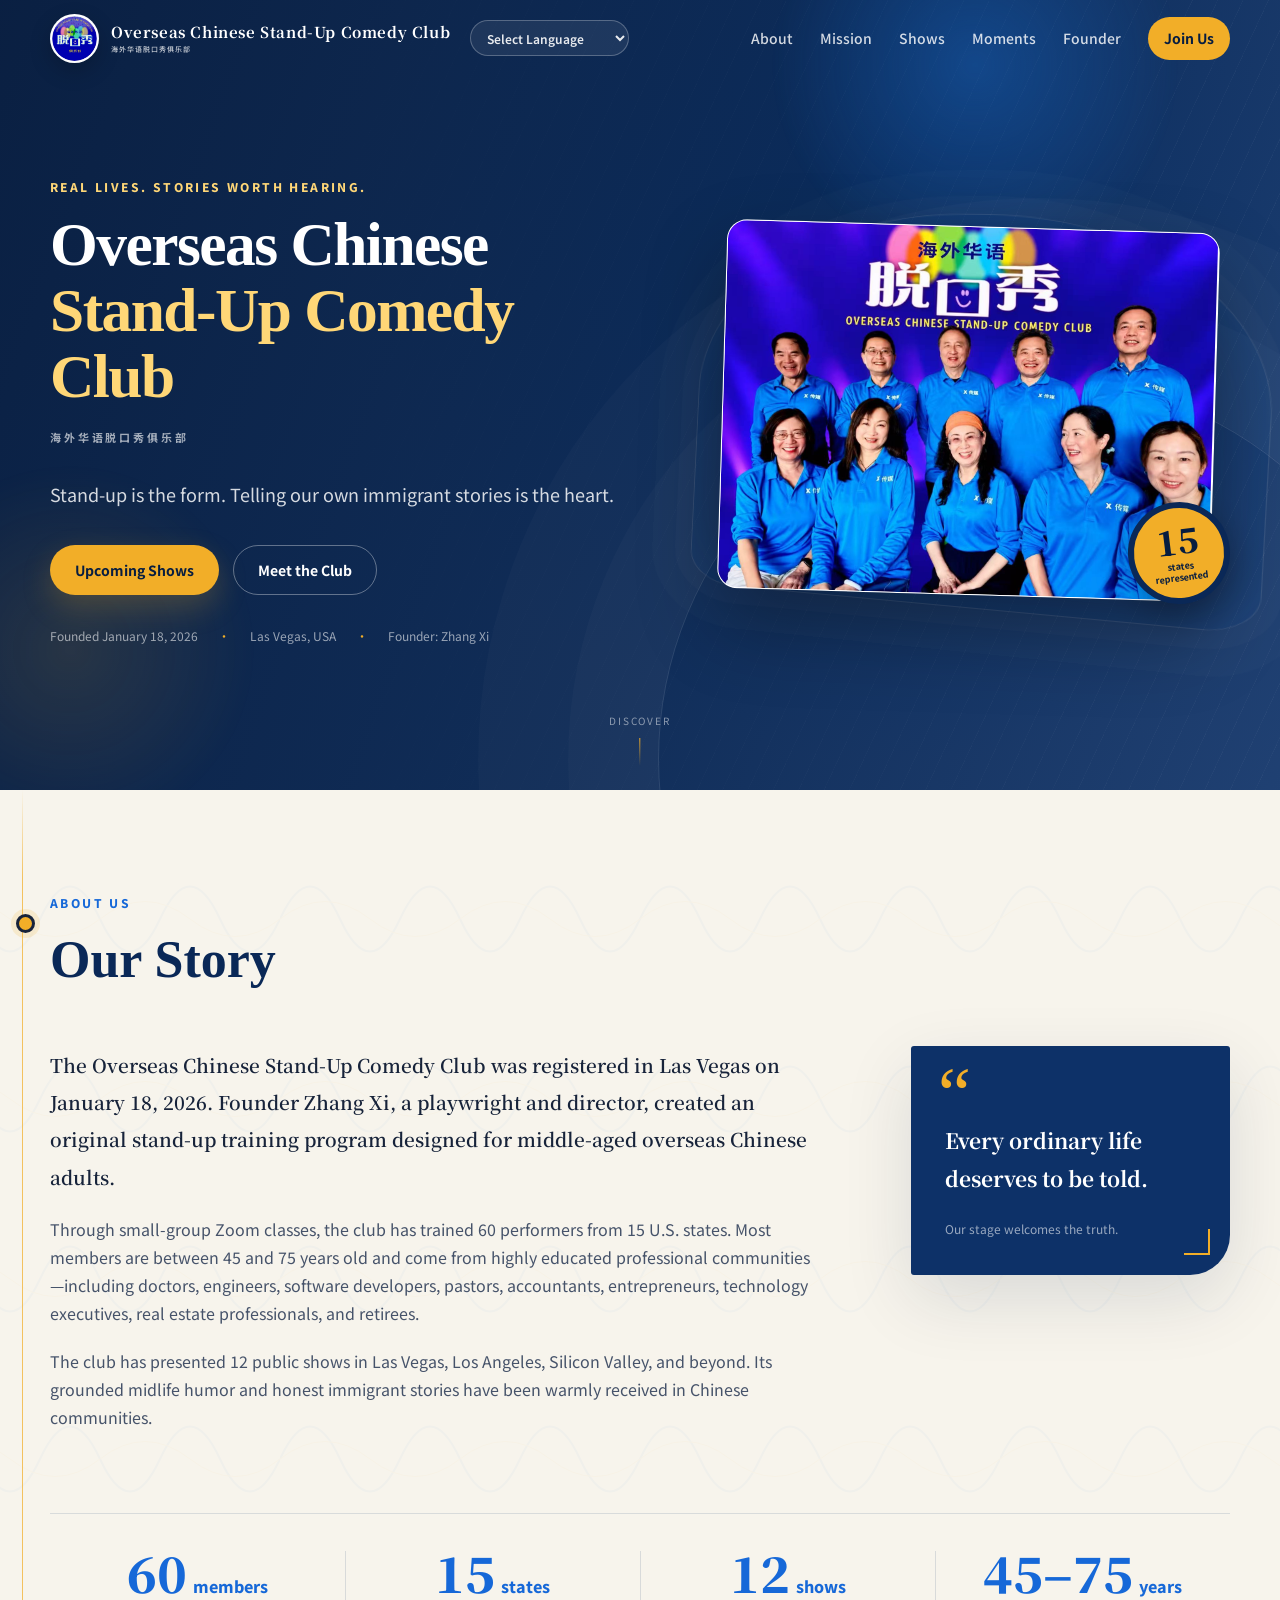
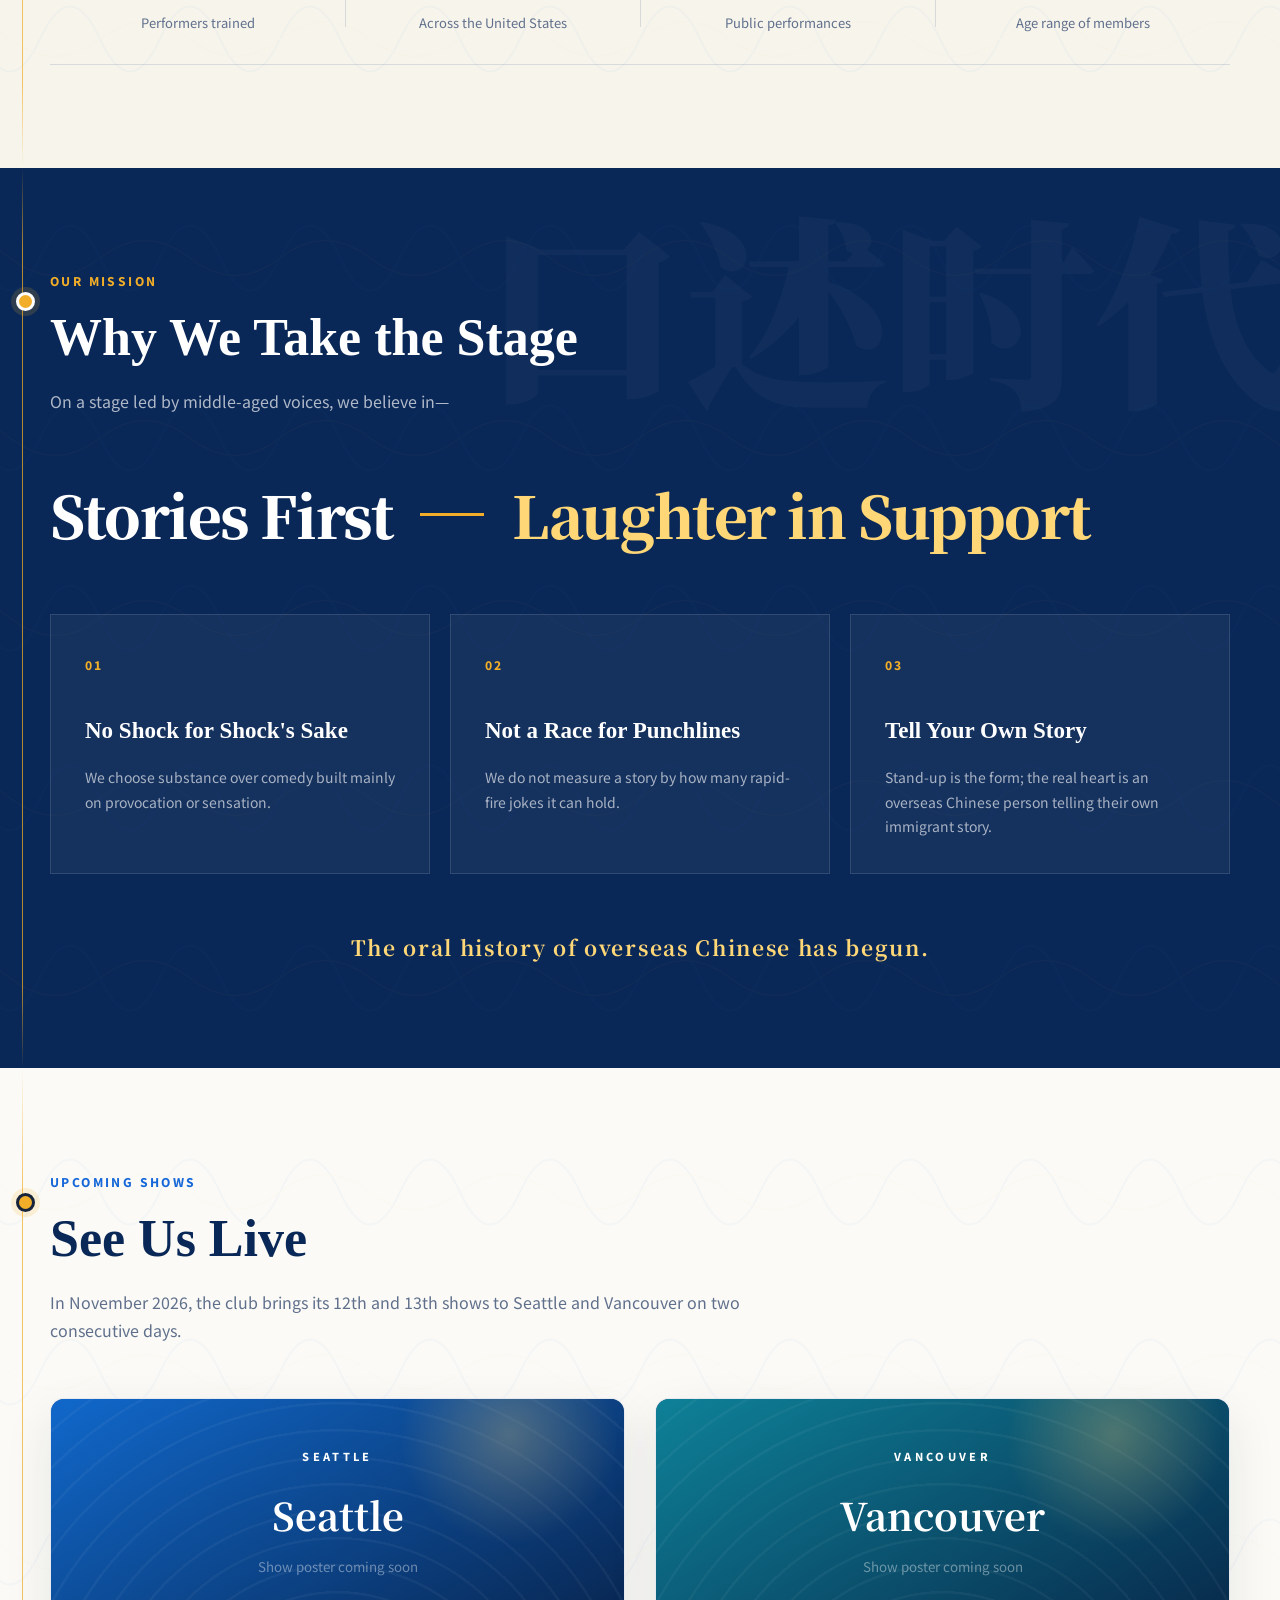
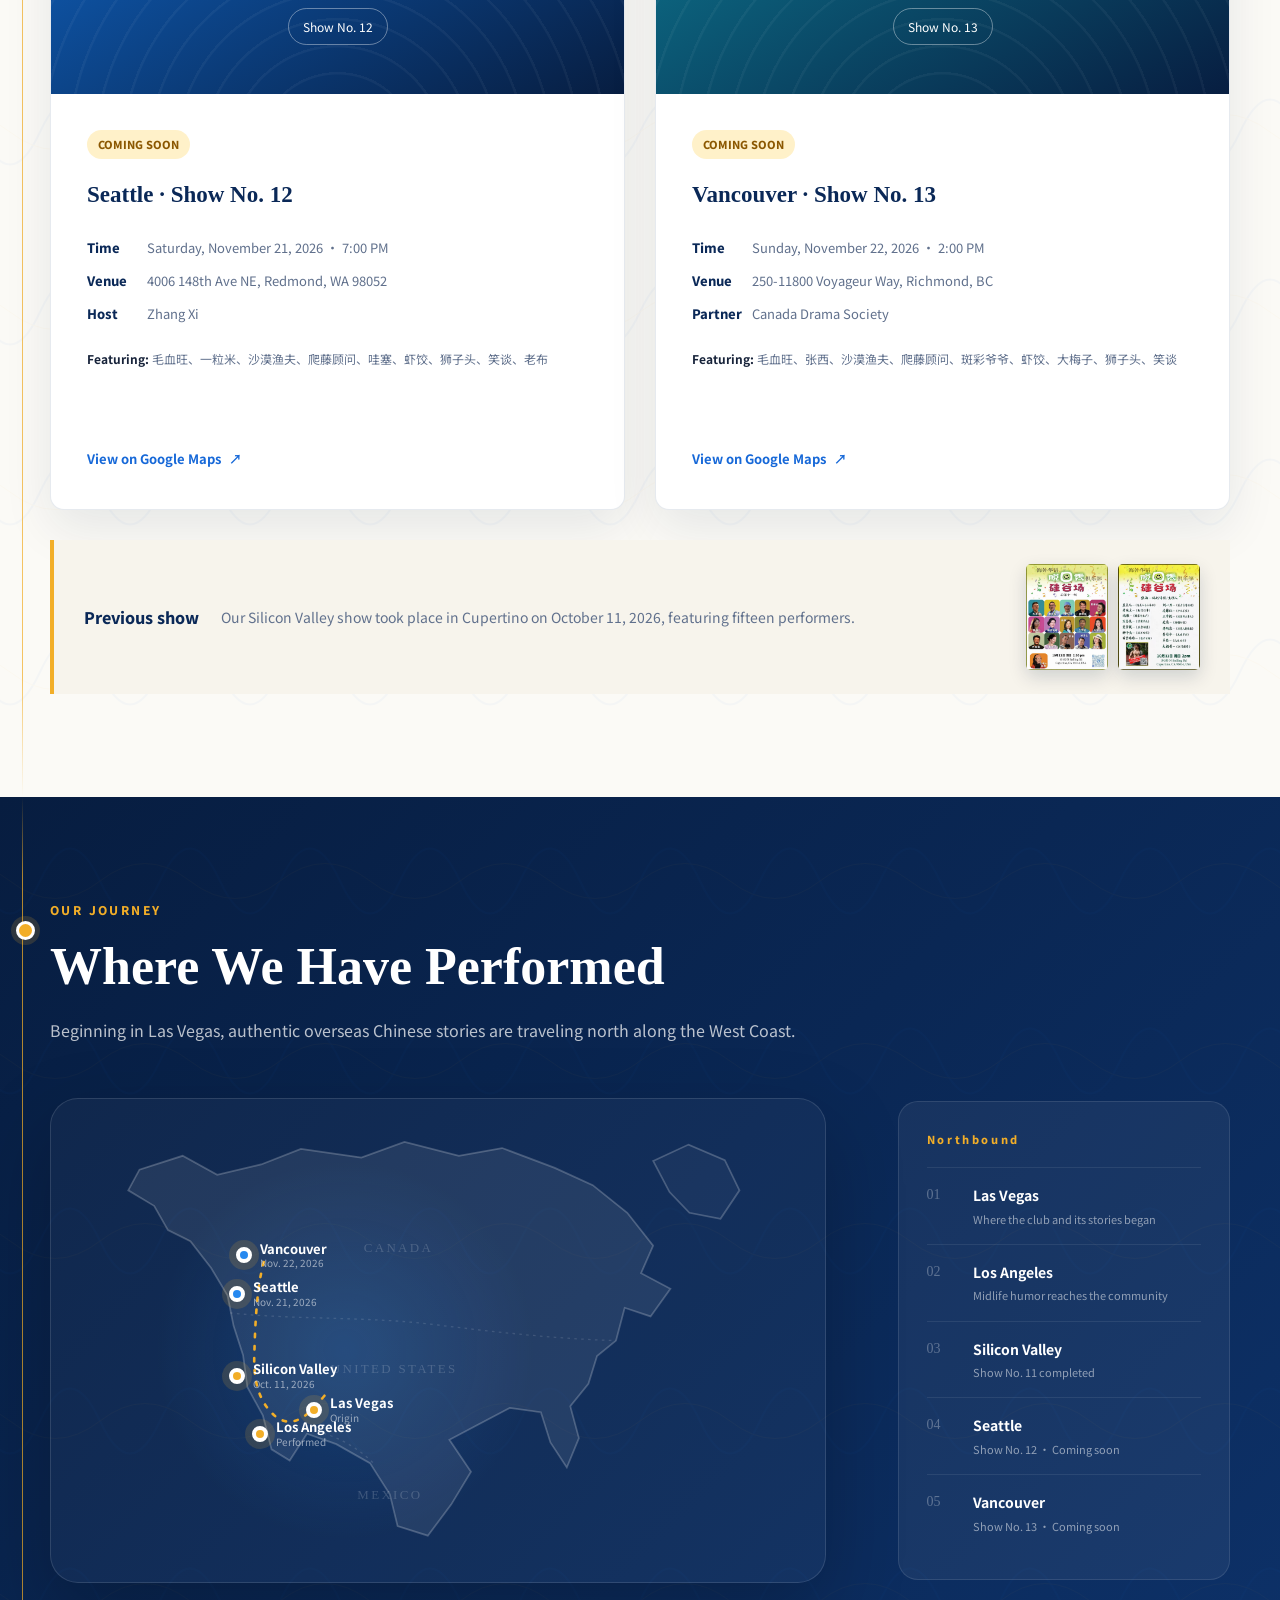
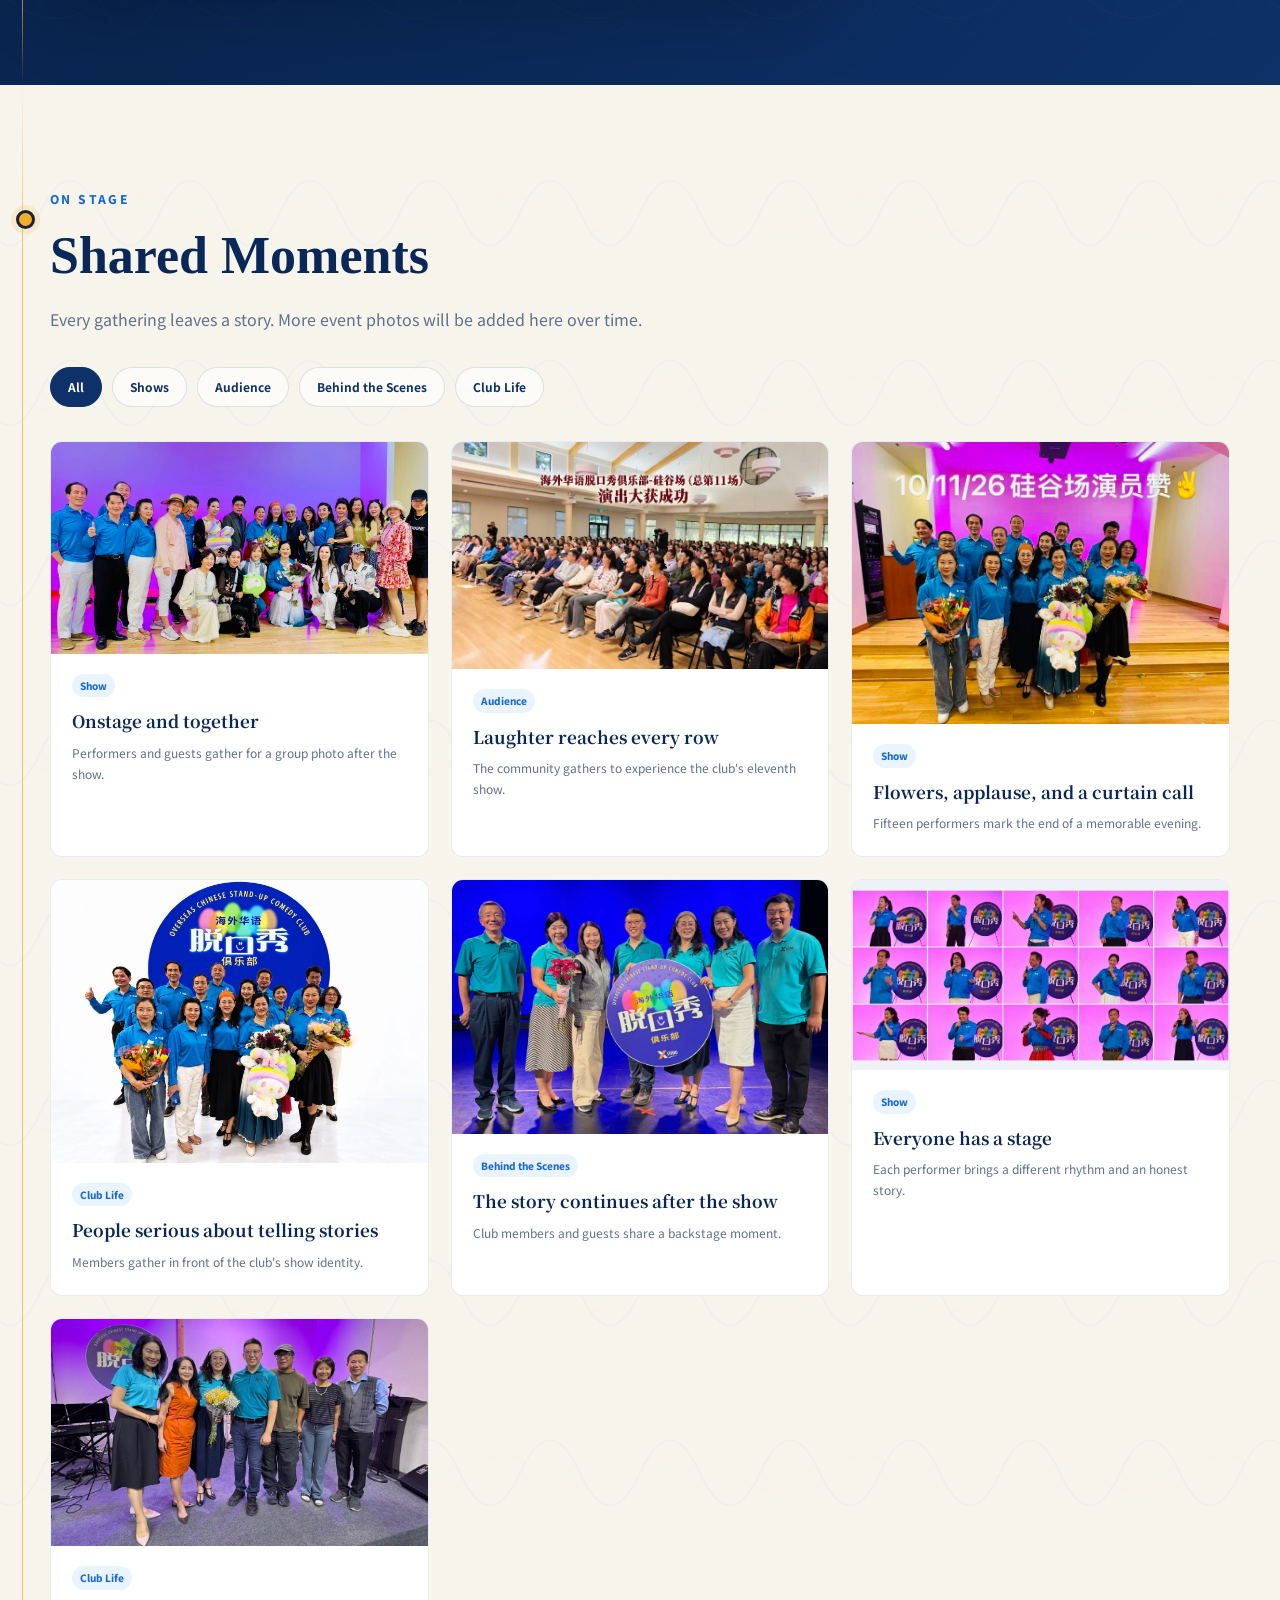
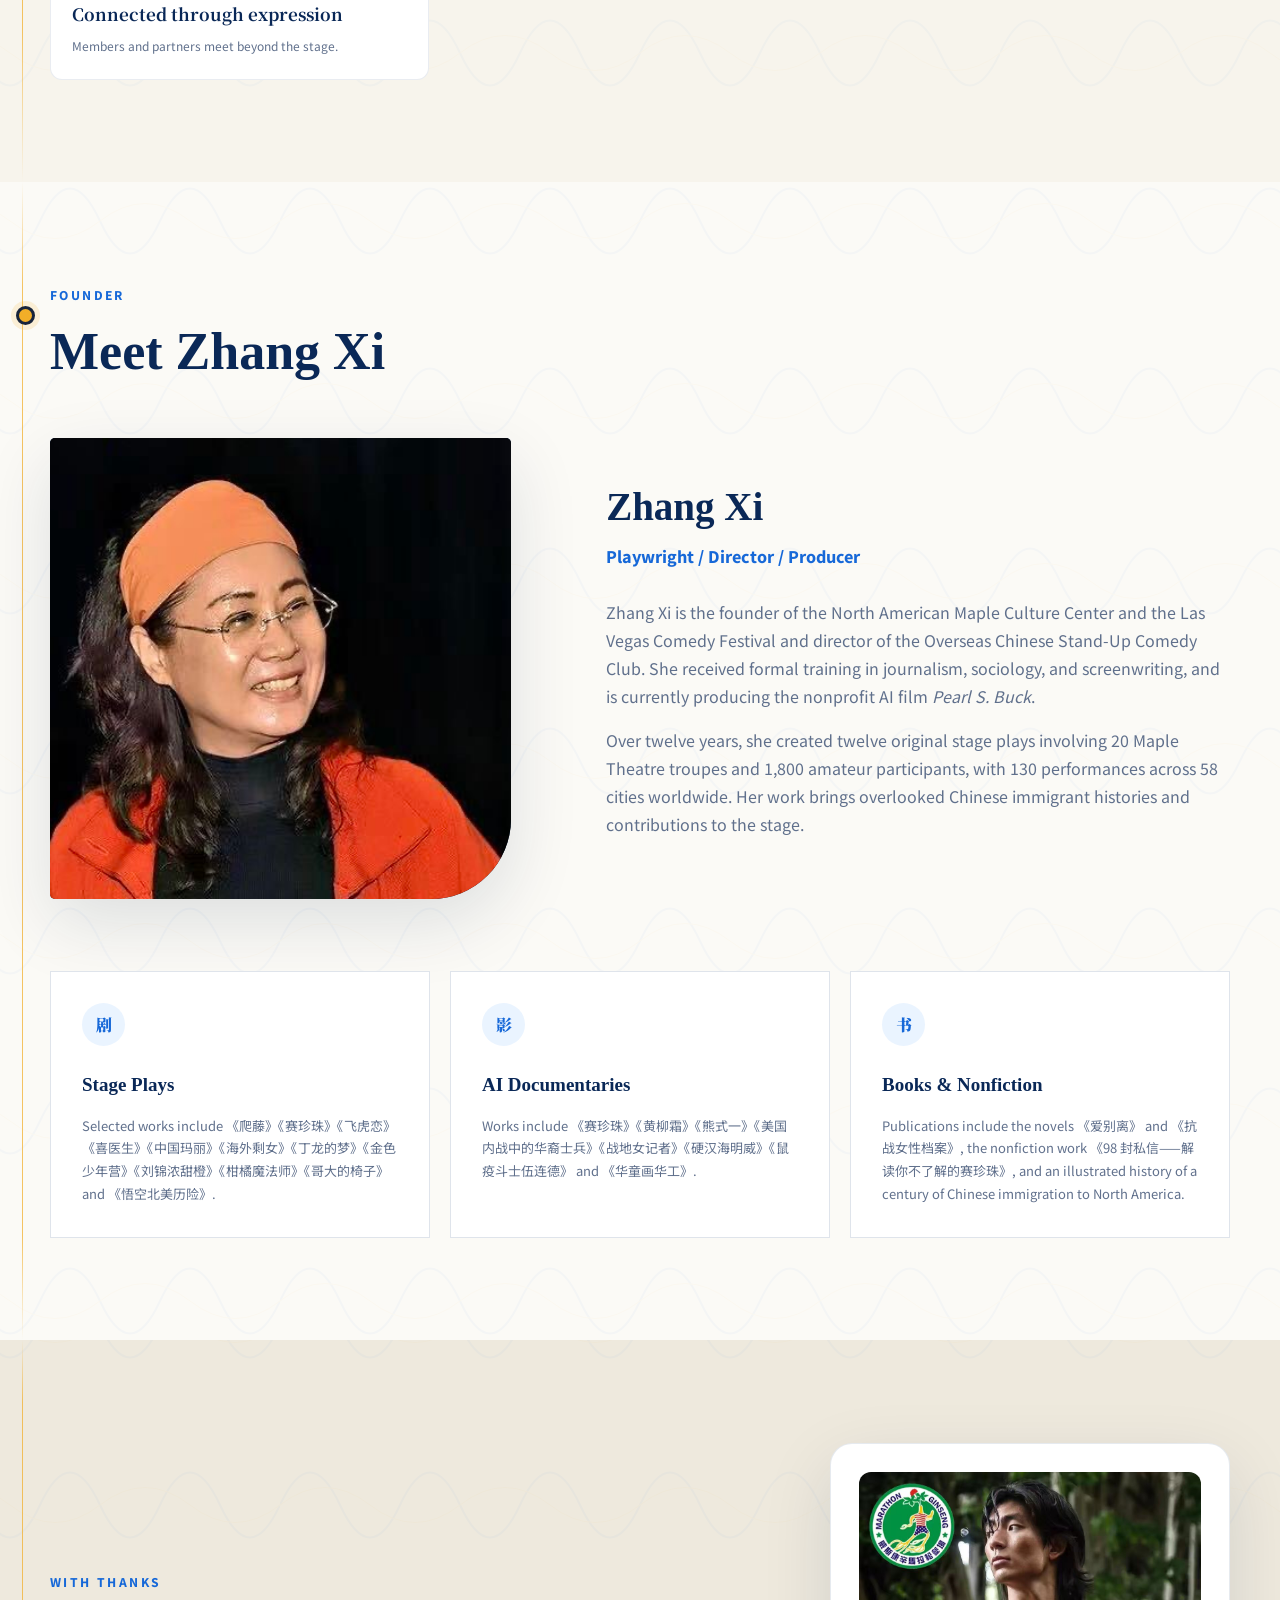
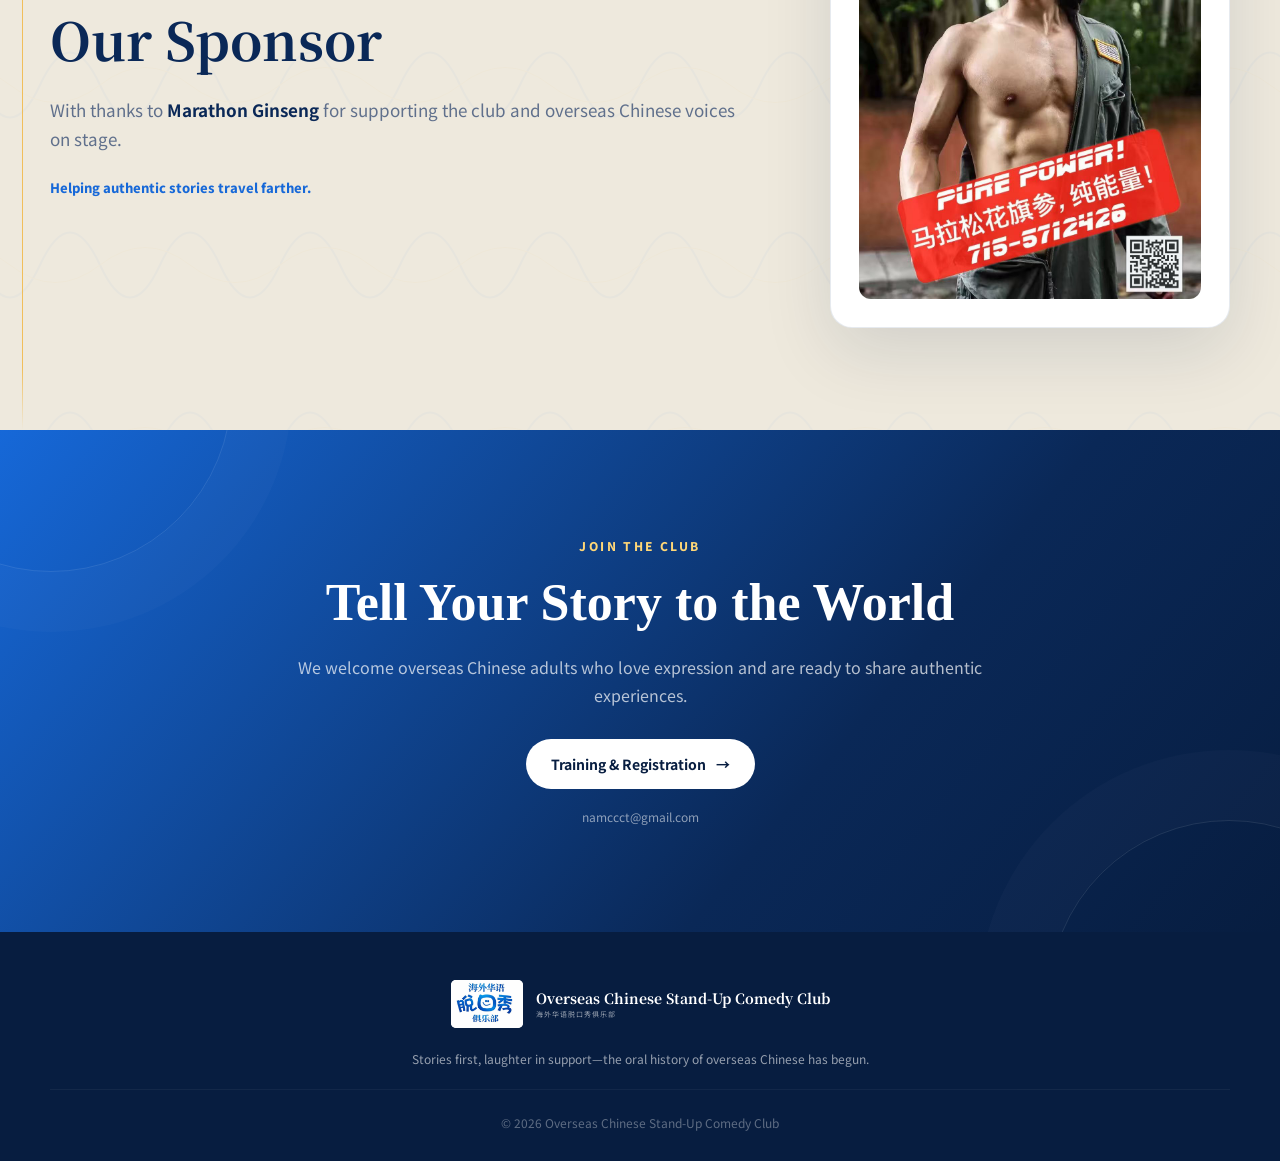
==== commit 5d343854: "Update founder biography" ====
--- a/en/index.html
+++ b/en/index.html
@@ -81,8 +81,8 @@
       href="https://fonts.googleapis.com/css2?family=Noto+Sans+SC:wght@400;500;600;700;800&family=Noto+Serif+SC:wght@600;700;900&display=swap"
       rel="stylesheet"
     />
-    <link rel="stylesheet" href="../styles.css" />
-    <script src="../script.js" defer></script>
+    <link rel="stylesheet" href="../styles.css?v=20261107-qr2" />
+    <script src="../script.js?v=20261107-qr2" defer></script>
   </head>
   <body class="page-en" data-language="en">
     <a class="skip-link" href="#main">Skip to main content</a>
@@ -421,7 +421,7 @@
               <p class="founder-name">Zhang Xi</p>
               <p class="founder-role">Playwright / Director / Producer</p>
               <p>
-                Zhang Xi is the founder of the North American Maple Culture Center and the Las Vegas Comedy Festival, director of the Overseas Chinese Stand-Up Comedy Club, president of the Chinese American Drama Association, and the first mainland Chinese woman writer-director to present work Off-Broadway. She received formal training in journalism, sociology, and screenwriting, and is currently producing the nonprofit AI film <em>Pearl S. Buck</em>.
+                Zhang Xi is the founder of the North American Maple Culture Center and the Las Vegas Comedy Festival and director of the Overseas Chinese Stand-Up Comedy Club. She received formal training in journalism, sociology, and screenwriting, and is currently producing the nonprofit AI film <em>Pearl S. Buck</em>.
               </p>
               <p>
                 Over twelve years, she created twelve original stage plays involving 20 Maple Theatre troupes and 1,800 amateur participants, with 130 performances across 58 cities worldwide. Her work brings overlooked Chinese immigrant histories and contributions to the stage.
@@ -484,6 +484,16 @@
           <h2 id="training-dialog-title">Cohort 7 Training Registration</h2>
           <p>Eight consecutive days of small-group Zoom classes, helping participants shape authentic experiences into stories for the stage.</p>
         </header>
+
+        <aside class="training-qr-card" aria-label="Training registration QR code">
+          <button class="training-qr-image" type="button" data-qr-lightbox data-qr-src="../assets/images/training-registration-qr.png" data-qr-title="Scan to open training registration" aria-label="Enlarge the training registration QR code">
+            <img src="../assets/images/training-registration-qr.png" width="800" height="800" alt="Scan to open the Cohort 7 training registration form" />
+          </button>
+          <div class="training-qr-copy">
+            <strong>Scan to register</strong>
+            <p>Scanning opens the official website and displays the form automatically. Click the QR code to enlarge it.</p>
+          </div>
+        </aside>
 
         <div class="training-grid">
           <section class="training-details" aria-labelledby="training-details-title">
--- a/styles.css
+++ b/styles.css
@@ -1677,6 +1677,55 @@
   font-size: 15px;
 }
 
+.training-qr-card {
+  margin-top: 24px;
+  padding: 14px;
+  display: grid;
+  grid-template-columns: 108px minmax(0, 1fr);
+  gap: 18px;
+  align-items: center;
+  background: rgba(255, 255, 255, 0.72);
+  border: 1px solid rgba(13, 49, 104, 0.12);
+  border-radius: 17px;
+}
+
+.training-qr-image {
+  width: 100%;
+  display: block;
+  padding: 7px;
+  background: var(--white);
+  border: 0;
+  border-radius: 11px;
+  box-shadow: 0 8px 22px rgba(7, 29, 64, 0.1);
+  cursor: zoom-in;
+  transition: transform 160ms ease, box-shadow 160ms ease;
+}
+
+.training-qr-image:hover,
+.training-qr-image:focus-visible {
+  transform: translateY(-2px);
+  box-shadow: 0 12px 28px rgba(7, 29, 64, 0.16);
+}
+
+.training-qr-image img {
+  width: 100%;
+  height: auto;
+  display: block;
+}
+
+.training-qr-copy strong {
+  color: var(--navy-900);
+  font-family: var(--serif);
+  font-size: 18px;
+}
+
+.training-qr-copy p {
+  margin: 5px 0 9px;
+  color: var(--muted);
+  font-size: 12px;
+  line-height: 1.6;
+}
+
 .training-grid {
   margin-top: 38px;
   display: grid;
@@ -1918,6 +1967,27 @@
   line-height: 1.8;
 }
 
+.photo-lightbox.qr-mode {
+  width: min(760px, calc(100% - 32px));
+  background: var(--white);
+}
+
+.photo-lightbox.qr-mode .lightbox-shell {
+  min-height: 0;
+  grid-template-columns: 1fr;
+}
+
+.photo-lightbox.qr-mode .lightbox-shell > img {
+  height: min(86dvh, 720px);
+  padding: clamp(18px, 4vw, 36px);
+  object-fit: contain;
+  background: var(--white);
+}
+
+.photo-lightbox.qr-mode .lightbox-copy {
+  display: none;
+}
+
 .lightbox-close {
   position: absolute;
   z-index: 2;
@@ -2575,6 +2645,16 @@
     font-size: 29px;
   }
 
+  .training-qr-card {
+    grid-template-columns: 82px minmax(0, 1fr);
+    gap: 13px;
+    padding: 11px;
+  }
+
+  .training-qr-copy strong {
+    font-size: 16px;
+  }
+
   .training-grid {
     margin-top: 30px;
   }
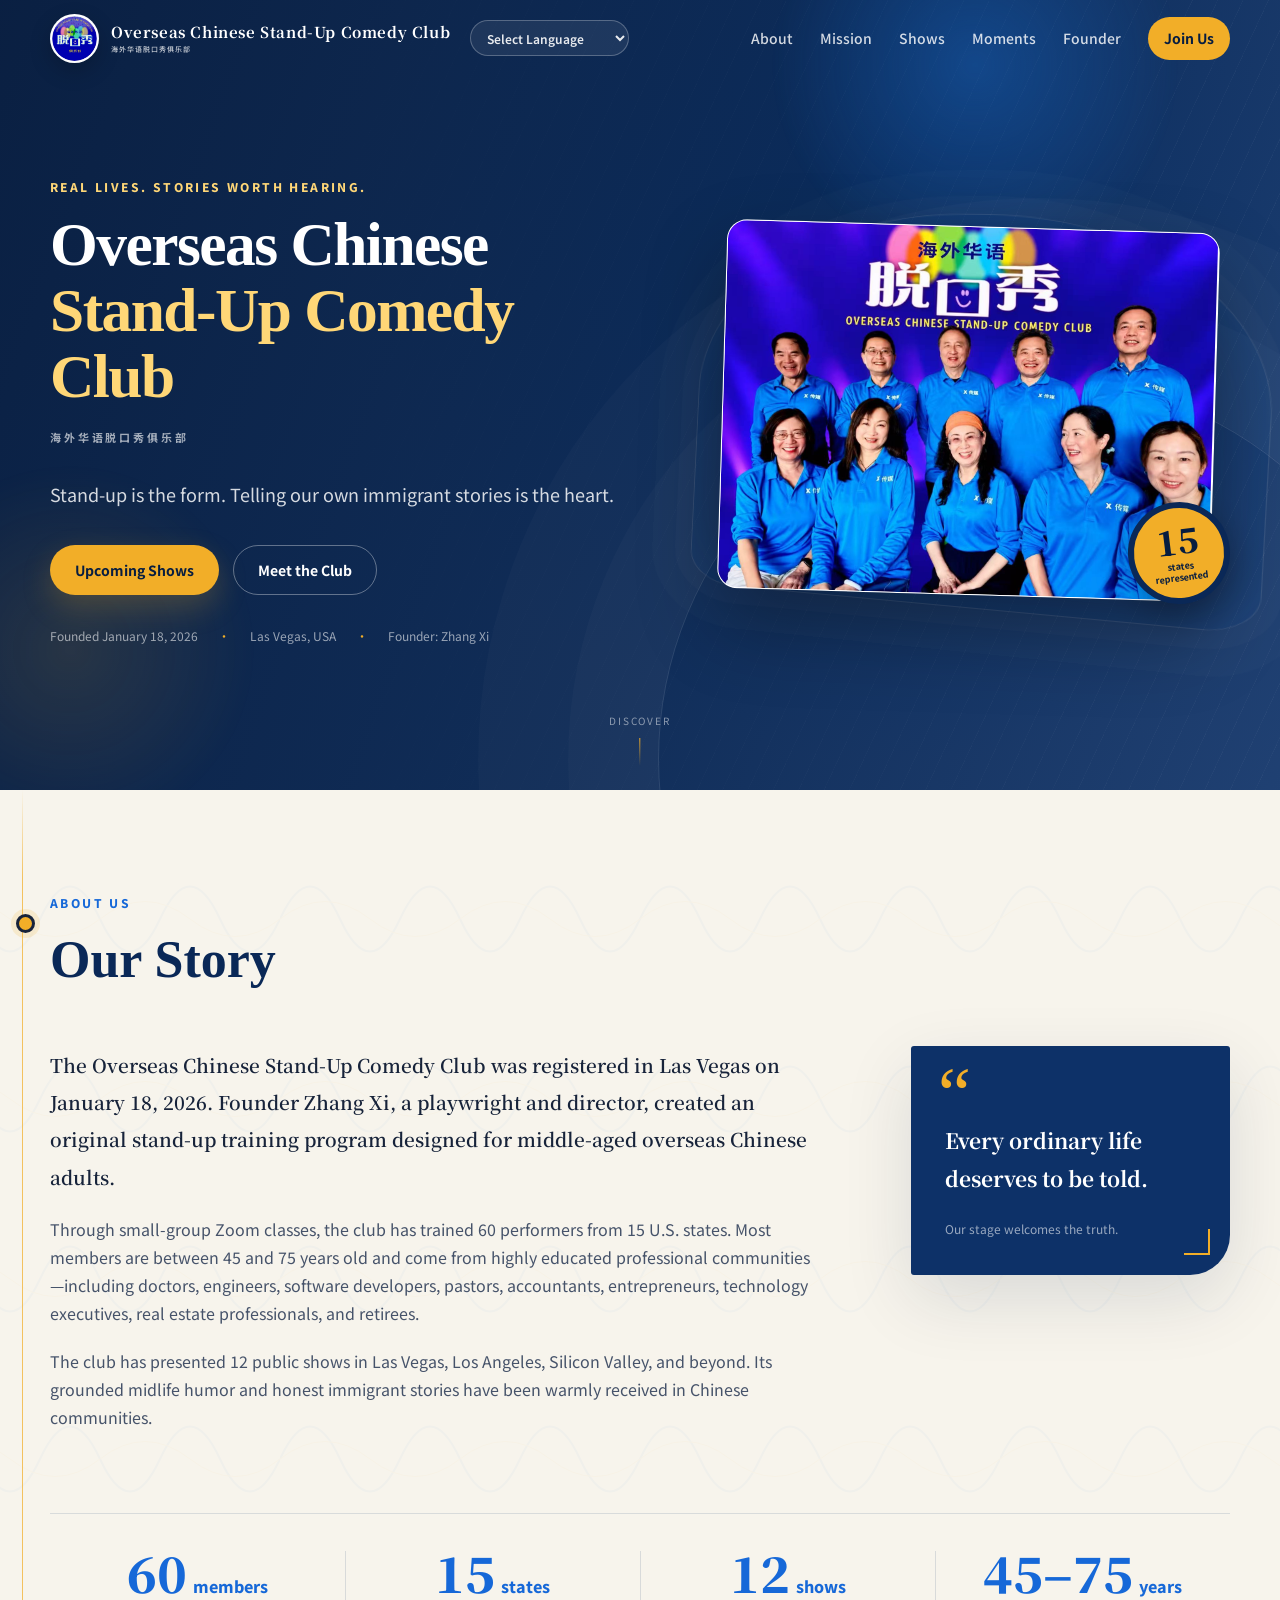
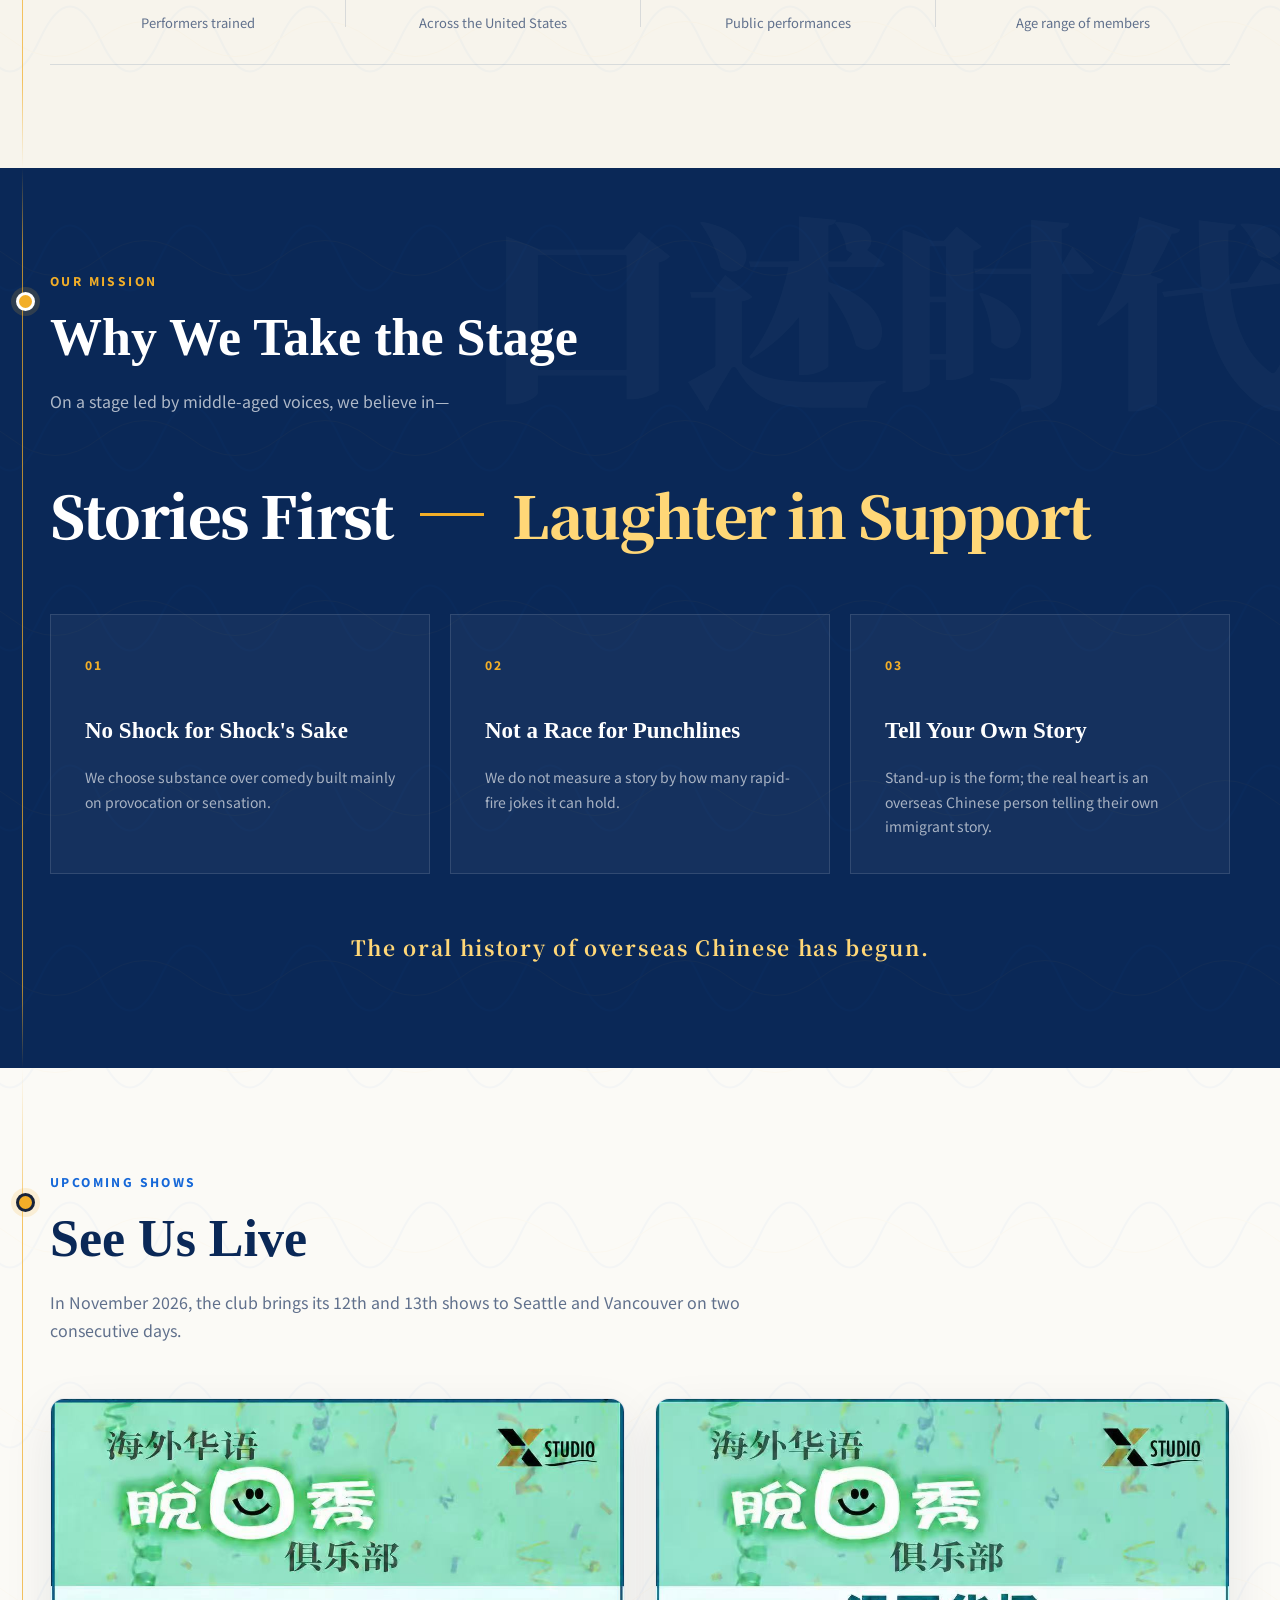
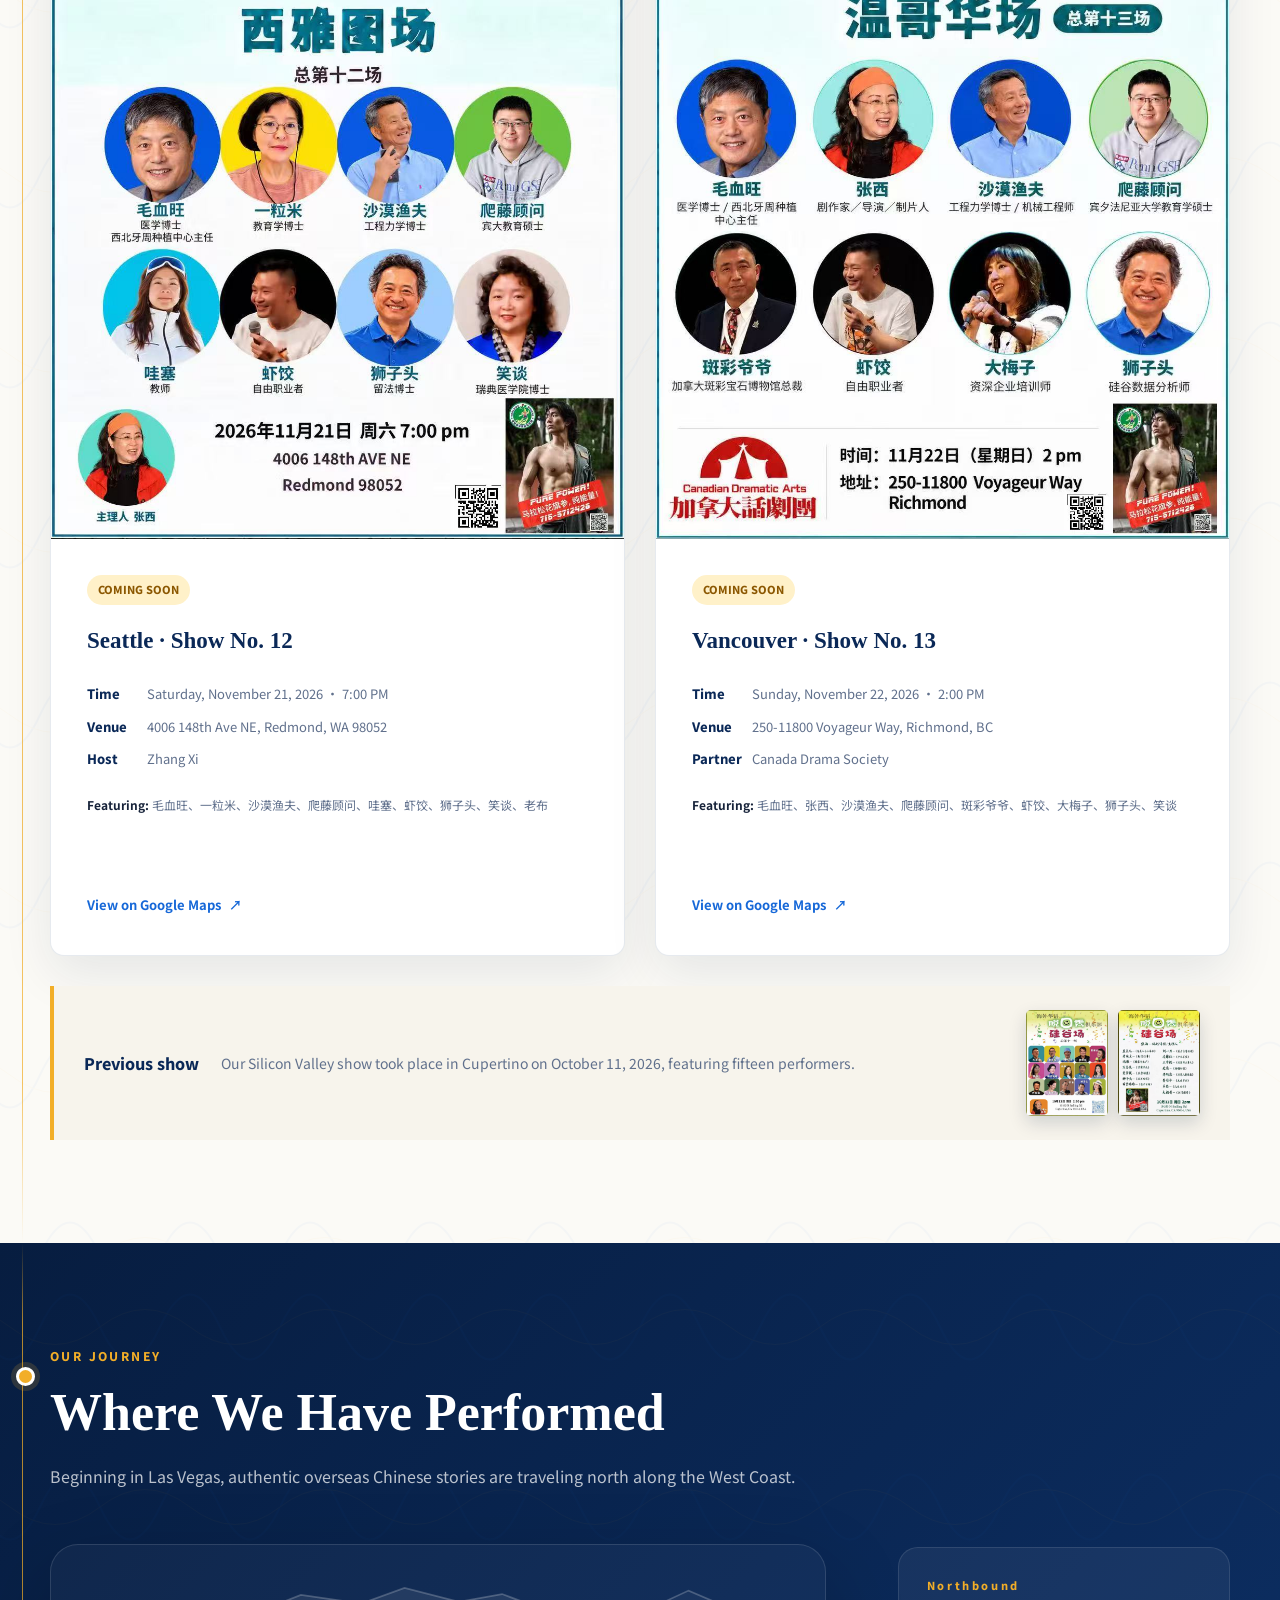
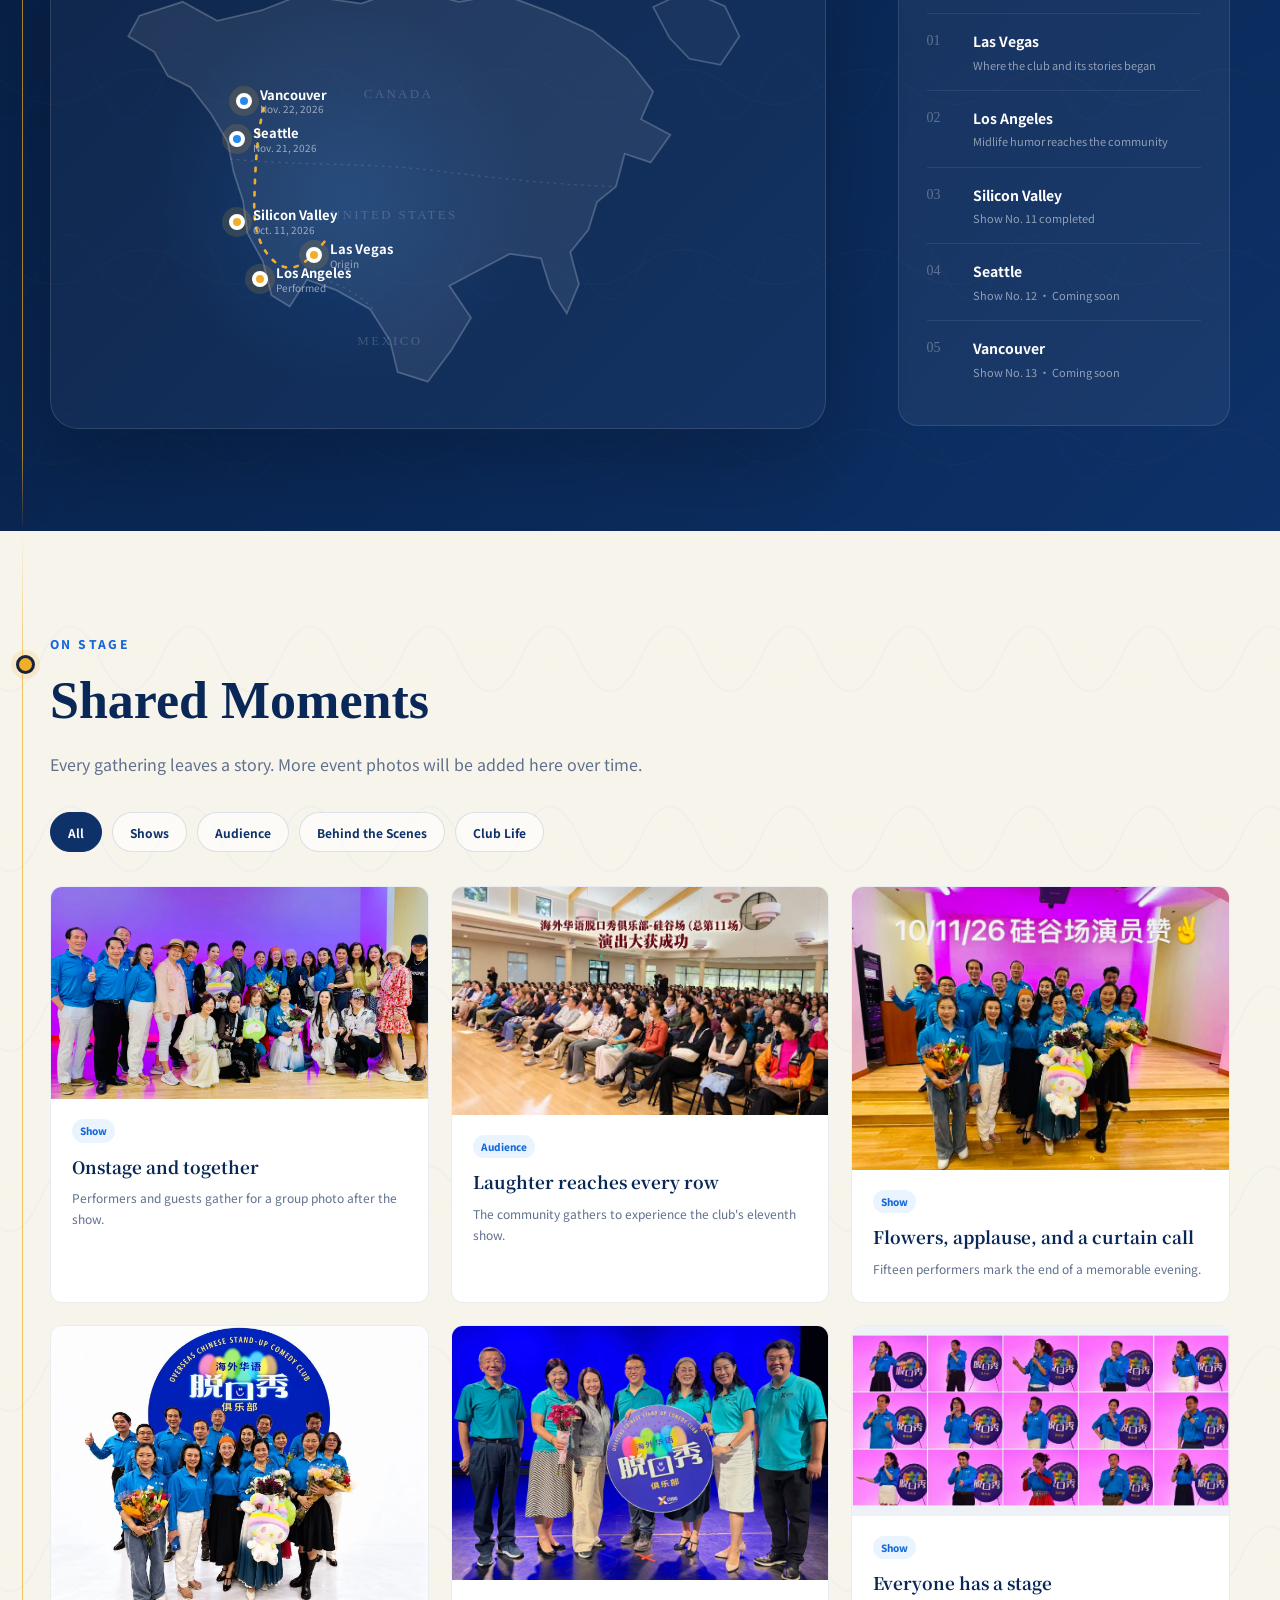
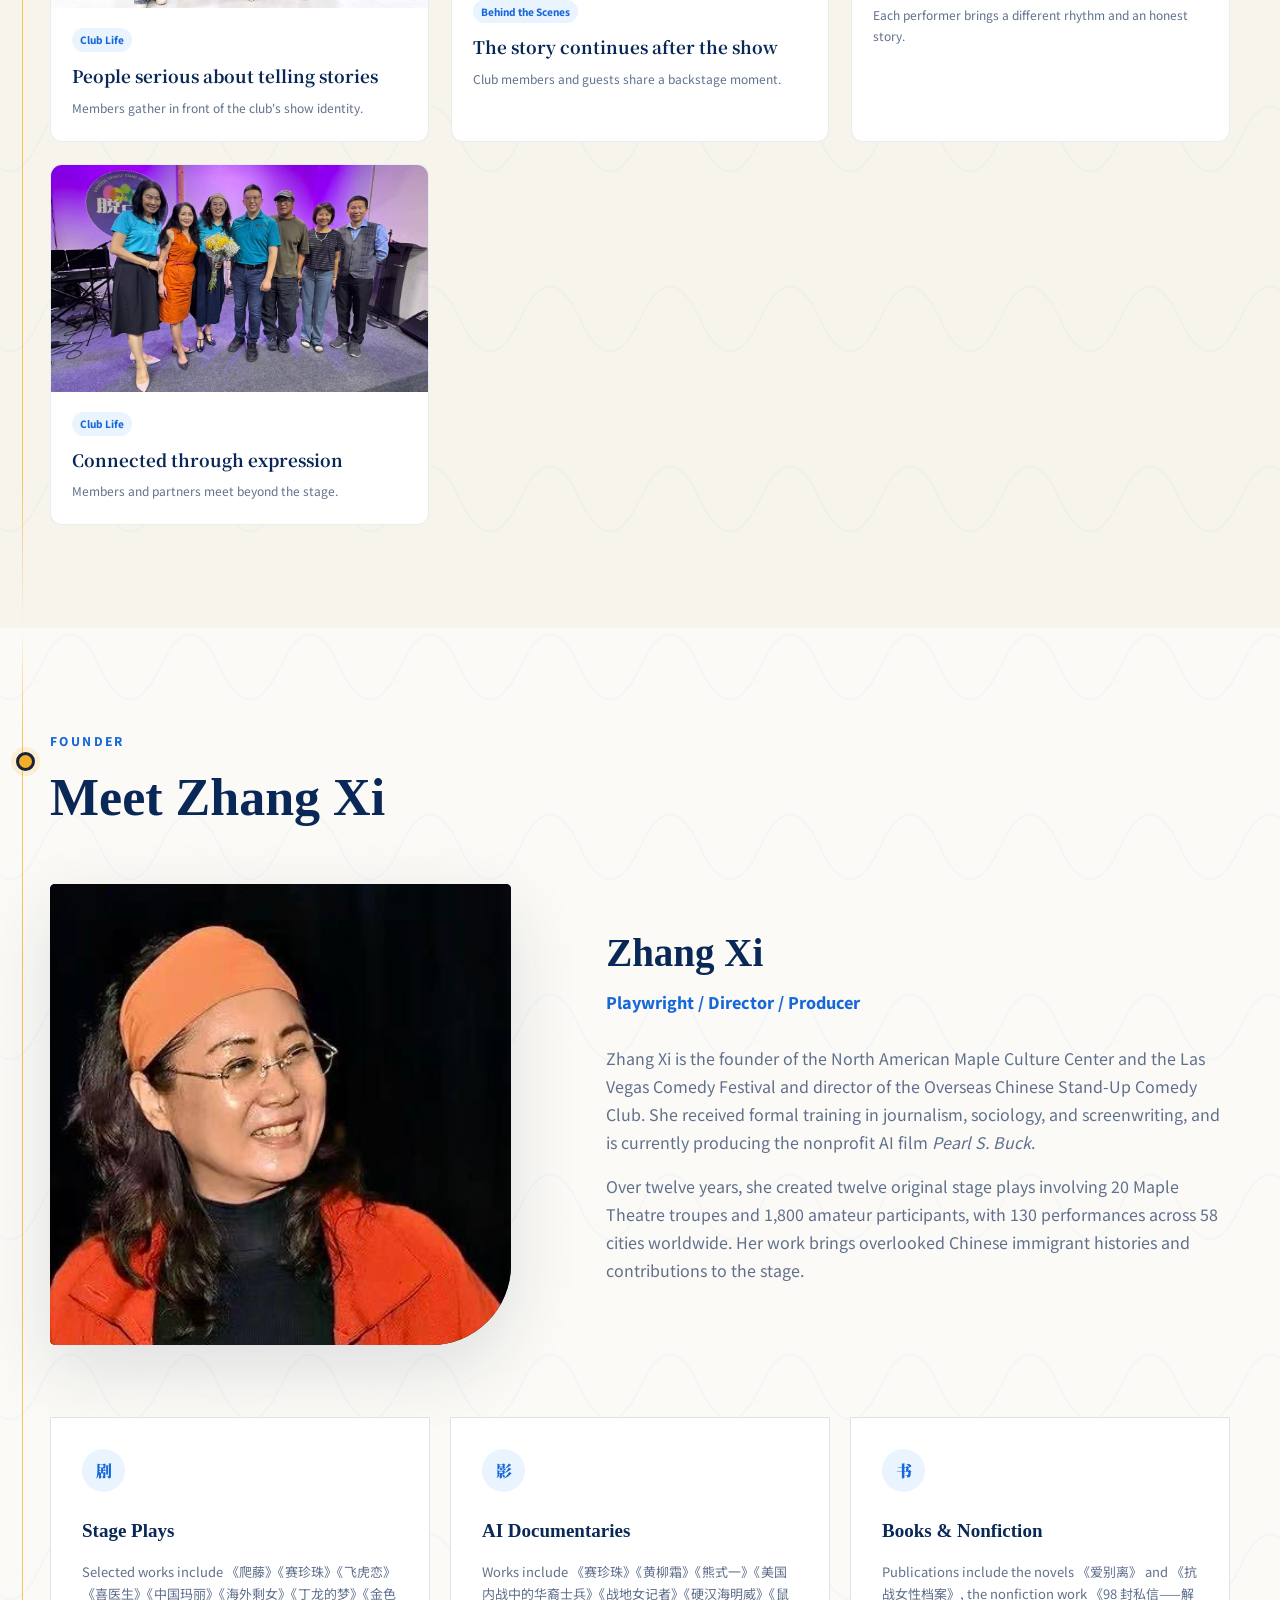
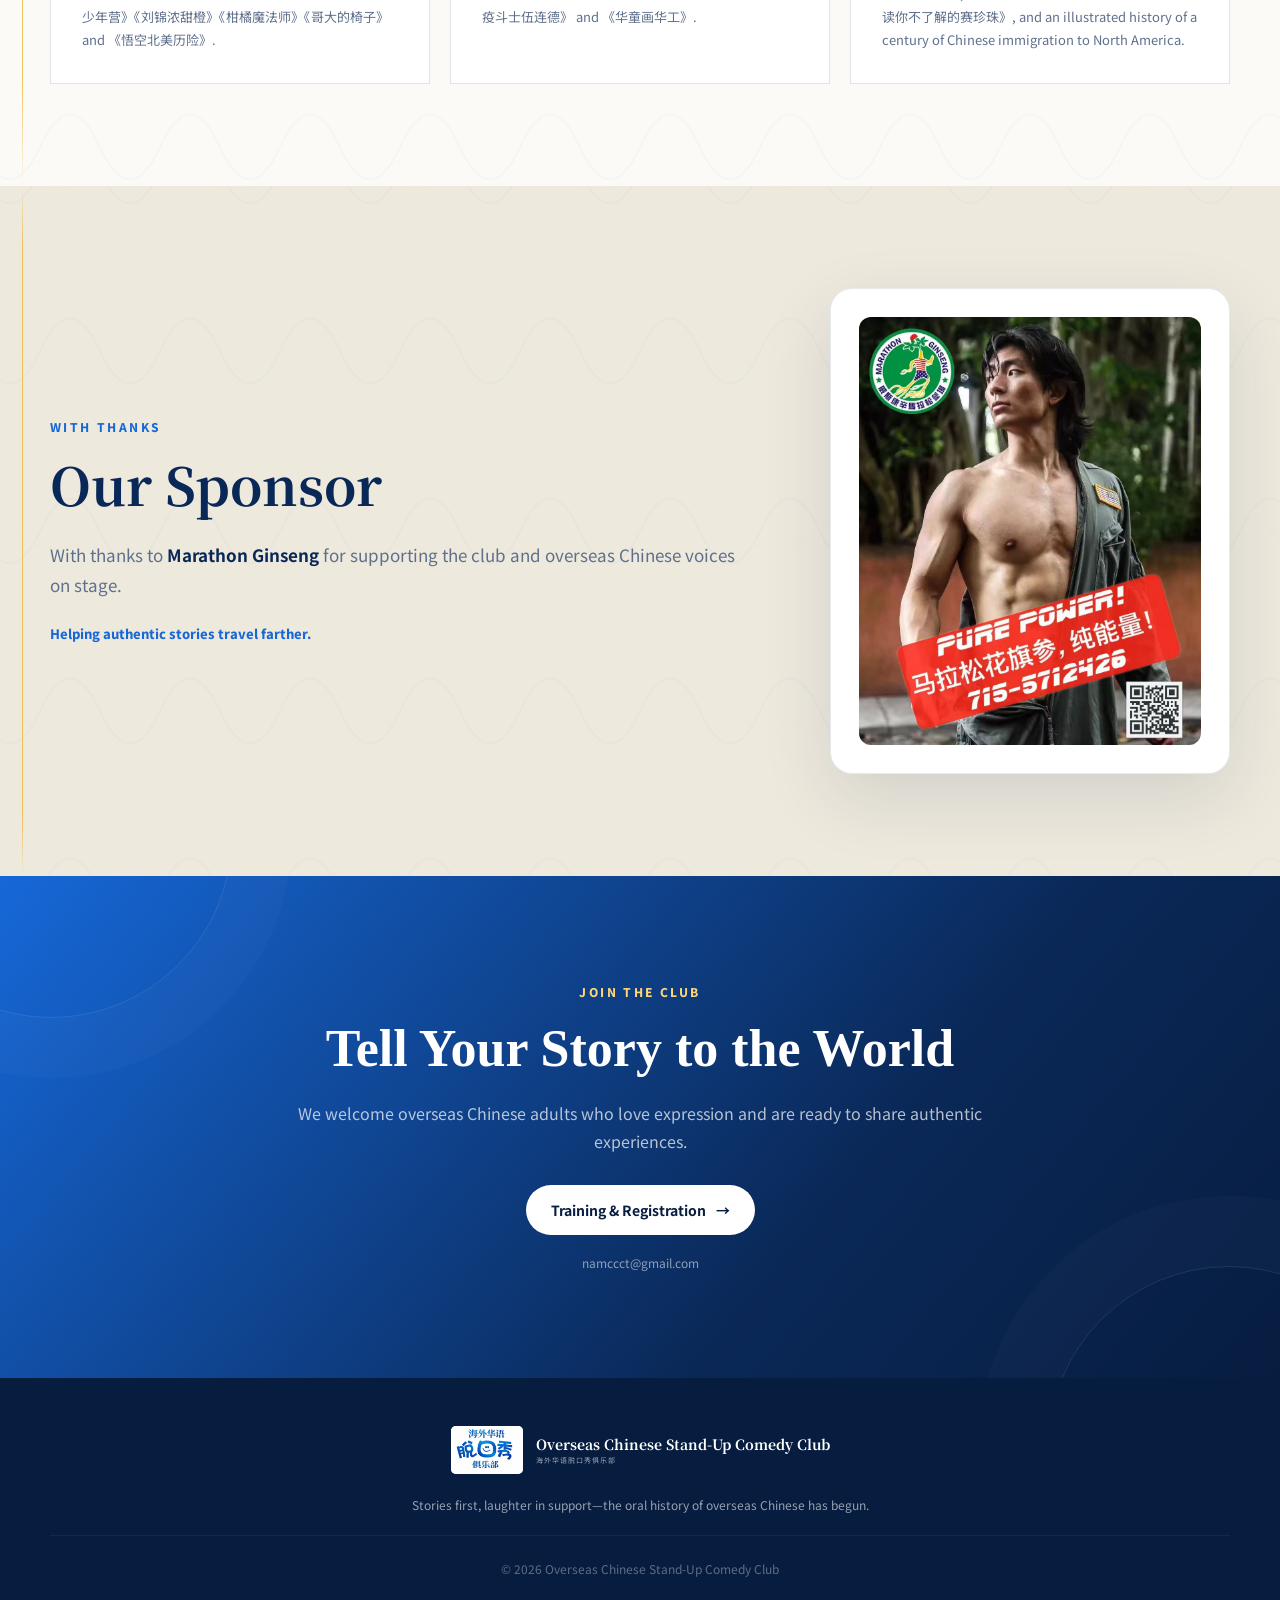
==== commit dd0201e2: "Add Seattle and Vancouver show posters" ====
--- a/en/index.html
+++ b/en/index.html
@@ -81,7 +81,7 @@
       href="https://fonts.googleapis.com/css2?family=Noto+Sans+SC:wght@400;500;600;700;800&family=Noto+Serif+SC:wght@600;700;900&display=swap"
       rel="stylesheet"
     />
-    <link rel="stylesheet" href="../styles.css?v=20261107-qr2" />
+    <link rel="stylesheet" href="../styles.css?v=20261109-posters" />
     <script src="../script.js?v=20261107-qr2" defer></script>
   </head>
   <body class="page-en" data-language="en">
@@ -257,11 +257,8 @@
 
           <div class="shows-grid">
             <article class="show-card reveal">
-              <div class="show-poster photo-placeholder">
-                <span class="show-city">SEATTLE</span>
-                <strong>Seattle</strong>
-                <small>Show poster coming soon</small>
-                <span class="show-number">Show No. 12</span>
+              <div class="show-poster show-poster-image">
+                <img src="../assets/images/poster-seattle.jpg" alt="Poster for the Overseas Chinese Stand-Up Comedy Club's 12th show in Seattle" loading="lazy" />
               </div>
               <div class="show-content">
                 <span class="status-badge">COMING SOON</span>
@@ -282,11 +279,8 @@
             </article>
 
             <article class="show-card reveal">
-              <div class="show-poster photo-placeholder show-poster-alt">
-                <span class="show-city">VANCOUVER</span>
-                <strong>Vancouver</strong>
-                <small>Show poster coming soon</small>
-                <span class="show-number">Show No. 13</span>
+              <div class="show-poster show-poster-image">
+                <img src="../assets/images/poster-vancouver.jpg" alt="Poster for the Overseas Chinese Stand-Up Comedy Club's 13th show in Vancouver" loading="lazy" />
               </div>
               <div class="show-content">
                 <span class="status-badge">COMING SOON</span>
--- a/styles.css
+++ b/styles.css
@@ -1016,6 +1016,18 @@
     var(--navy-800);
 }
 
+.show-poster-image {
+  min-height: 0;
+  padding: 0;
+  background: #edf7f5;
+}
+
+.show-poster-image img {
+  display: block;
+  width: 100%;
+  height: auto;
+}
+
 .show-poster strong {
   margin-top: 16px;
   font-size: 38px;
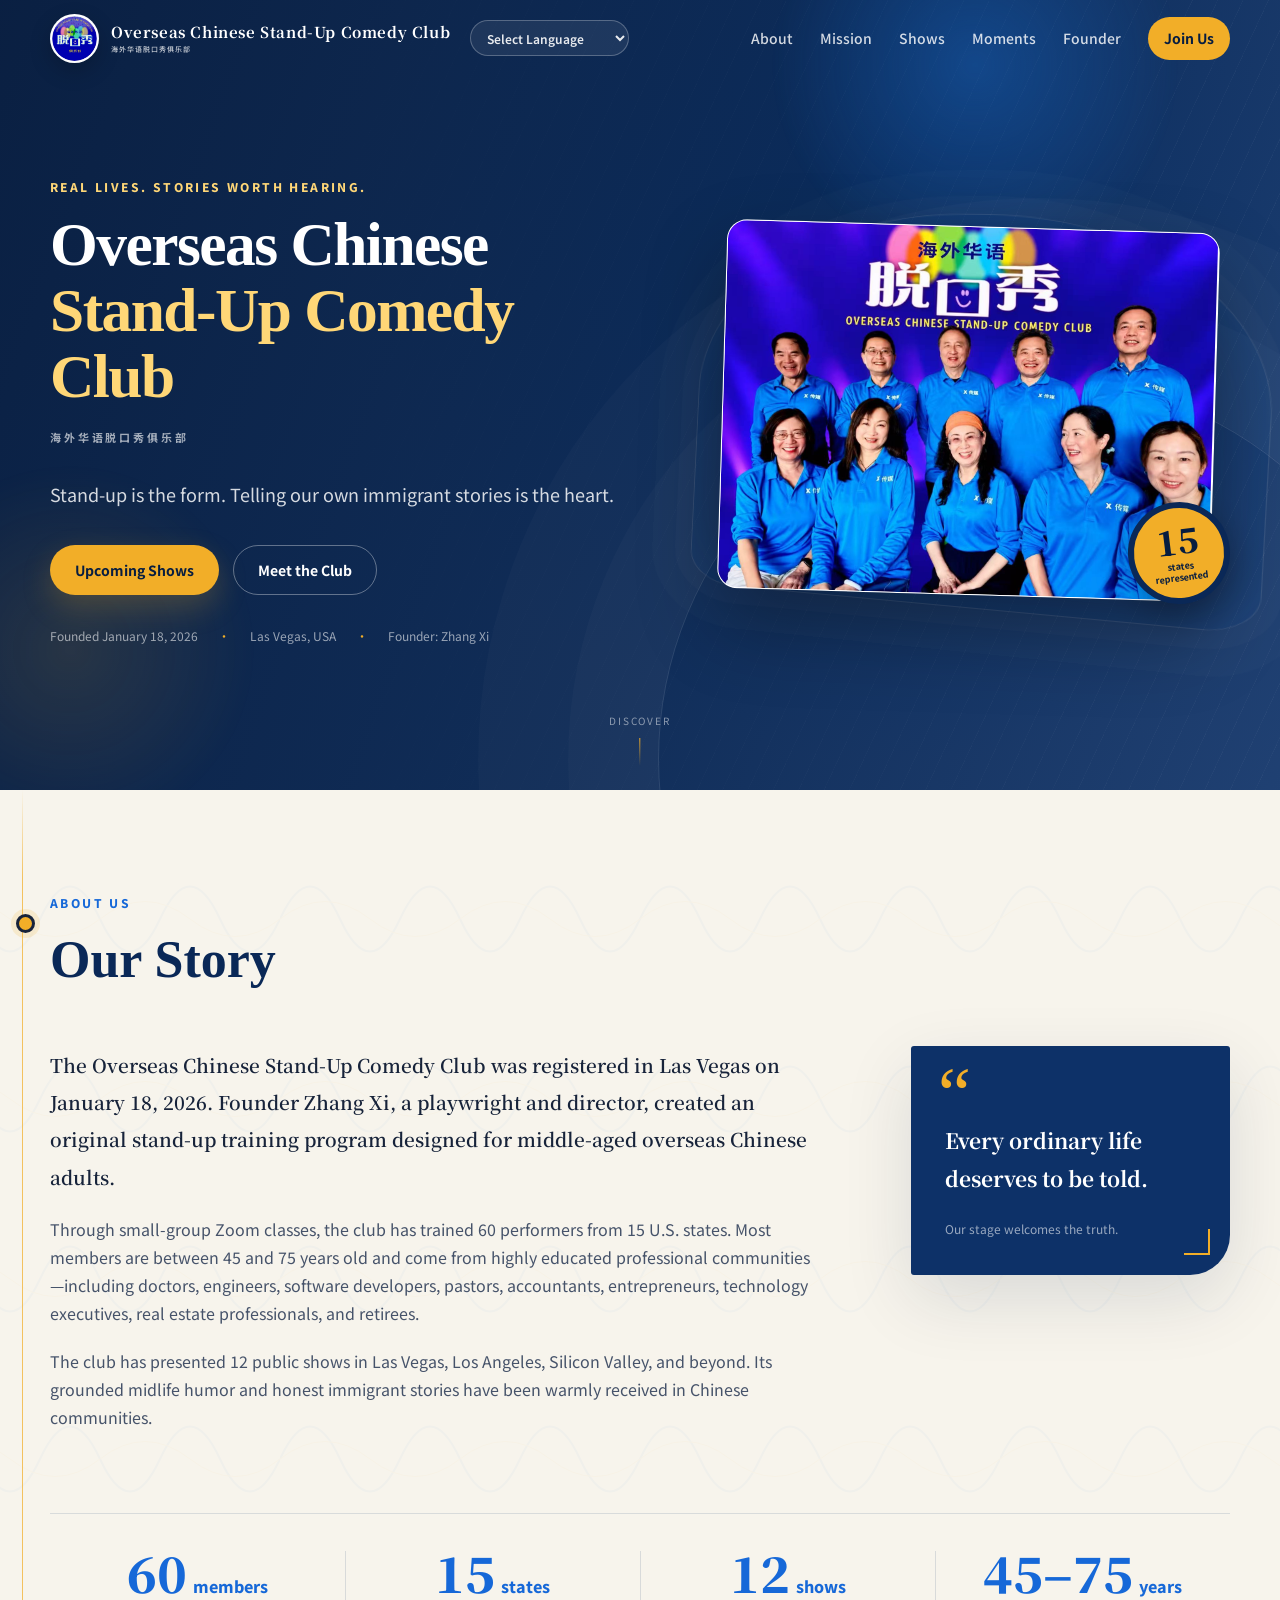
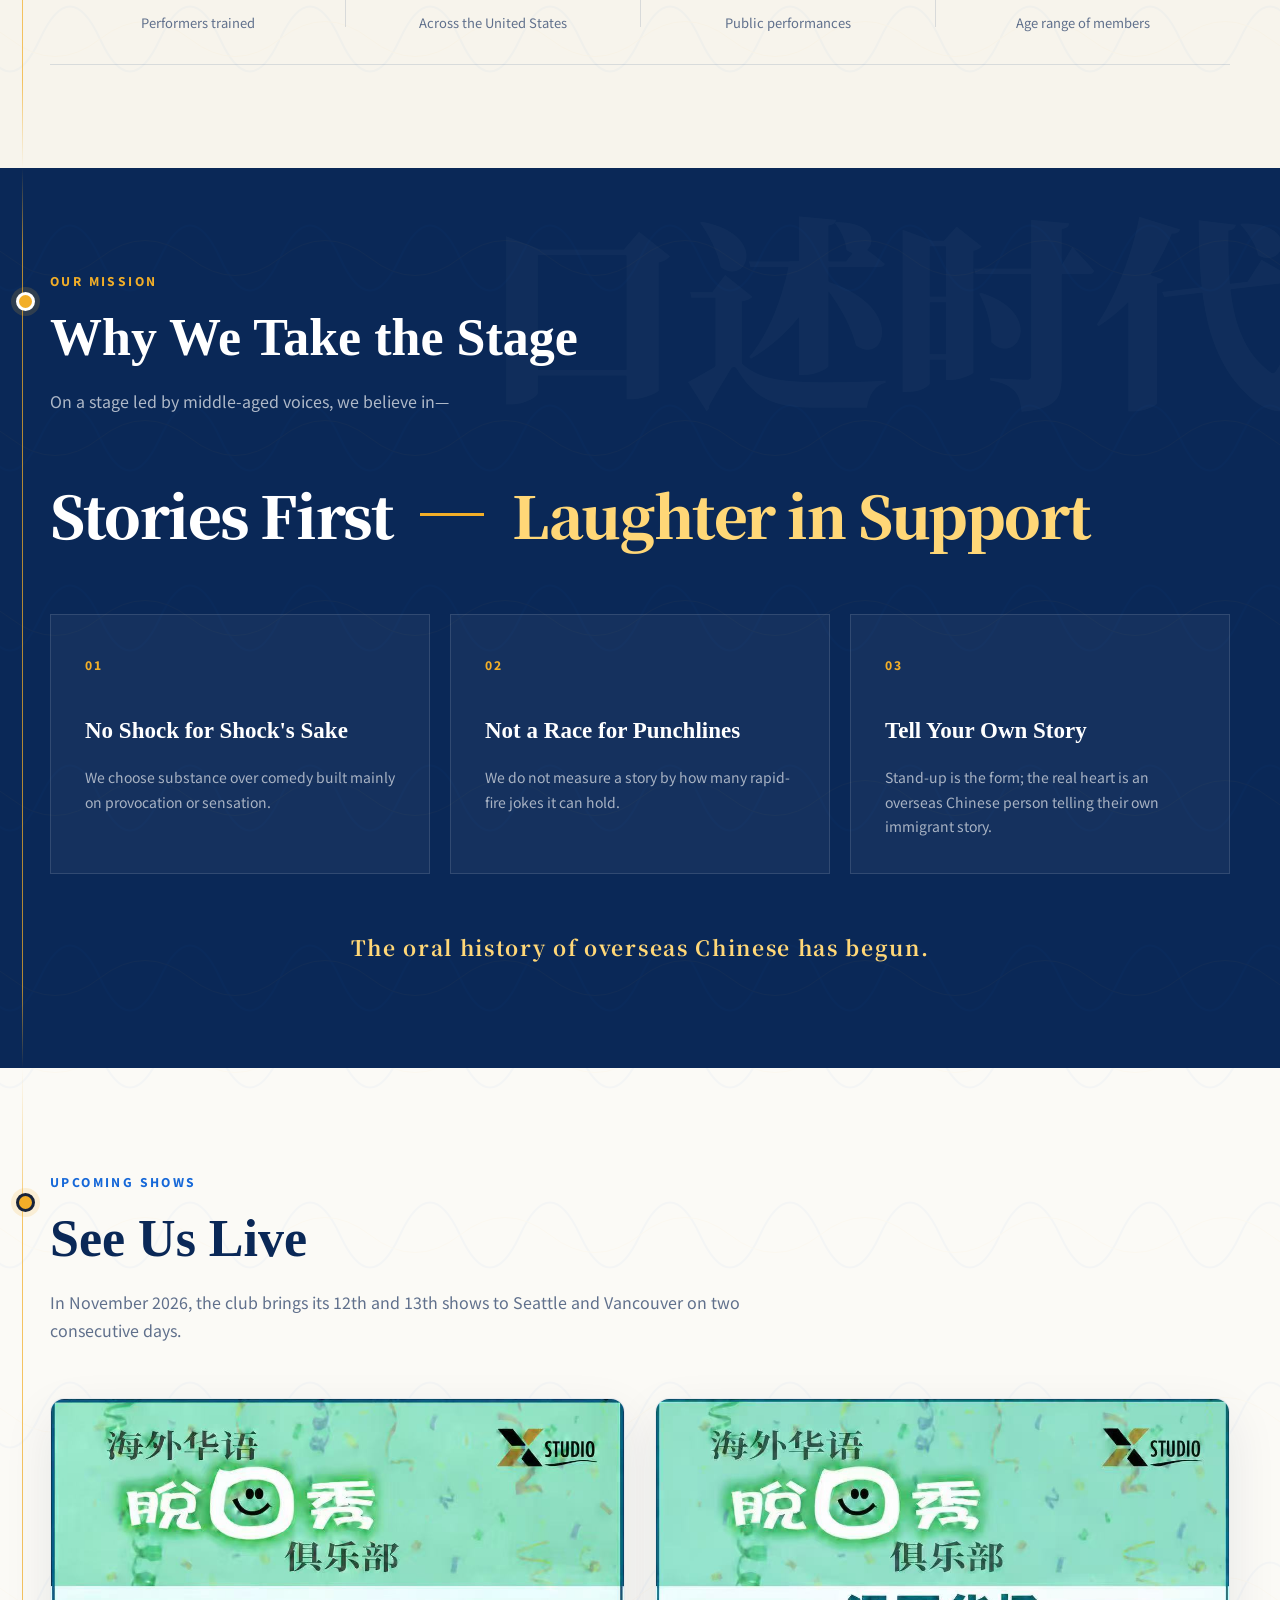
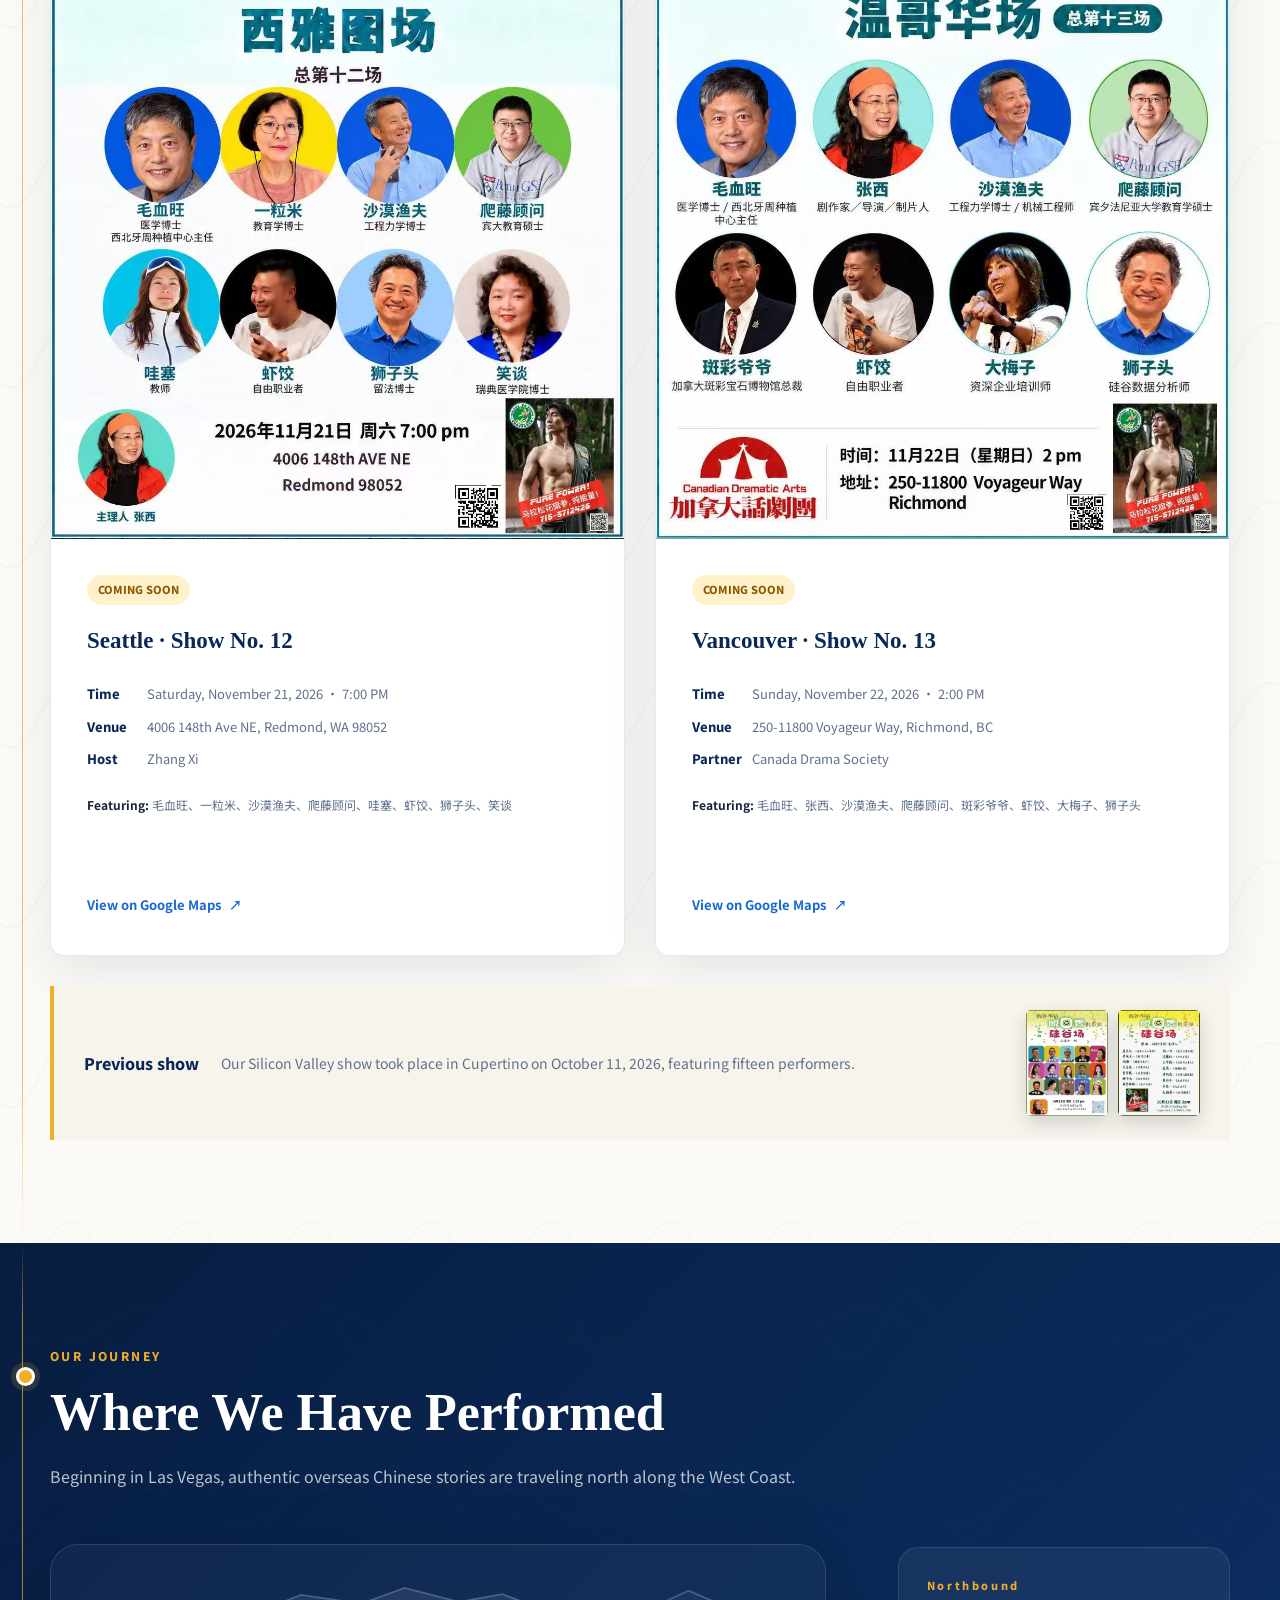
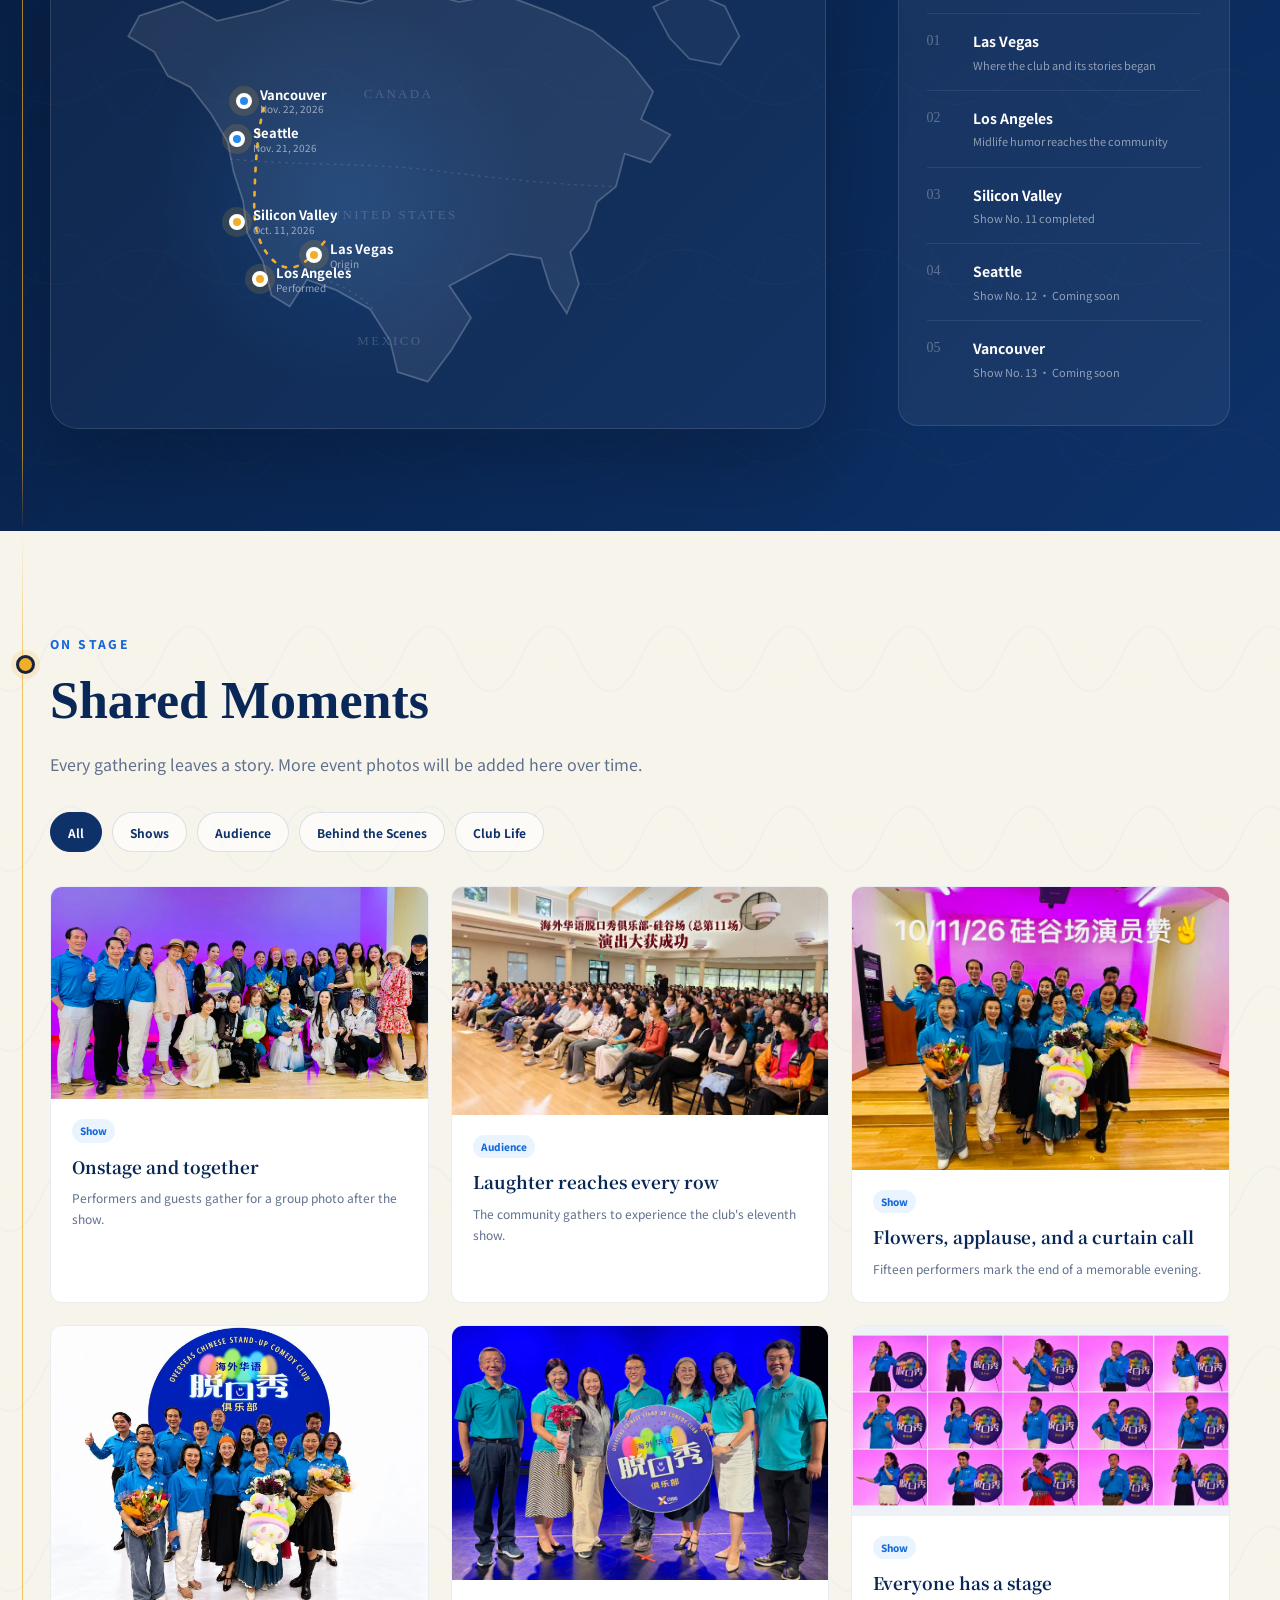
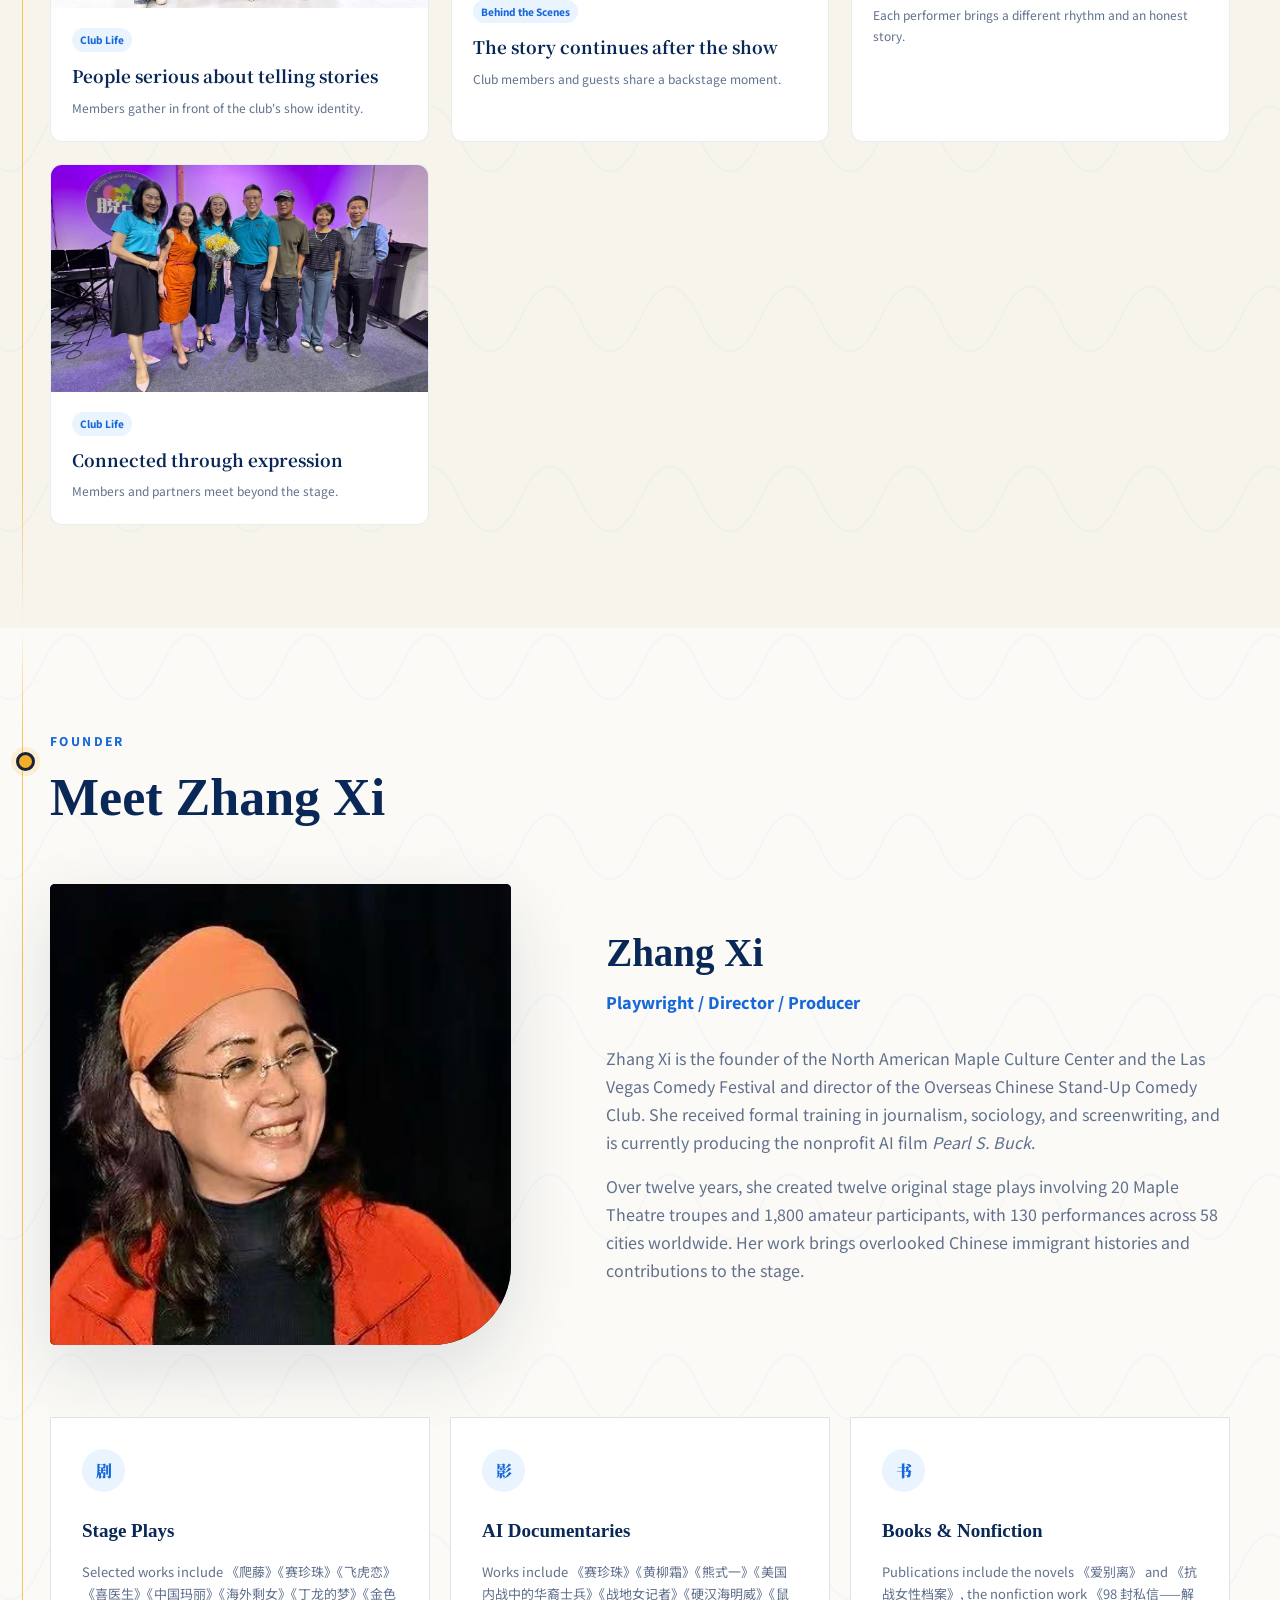
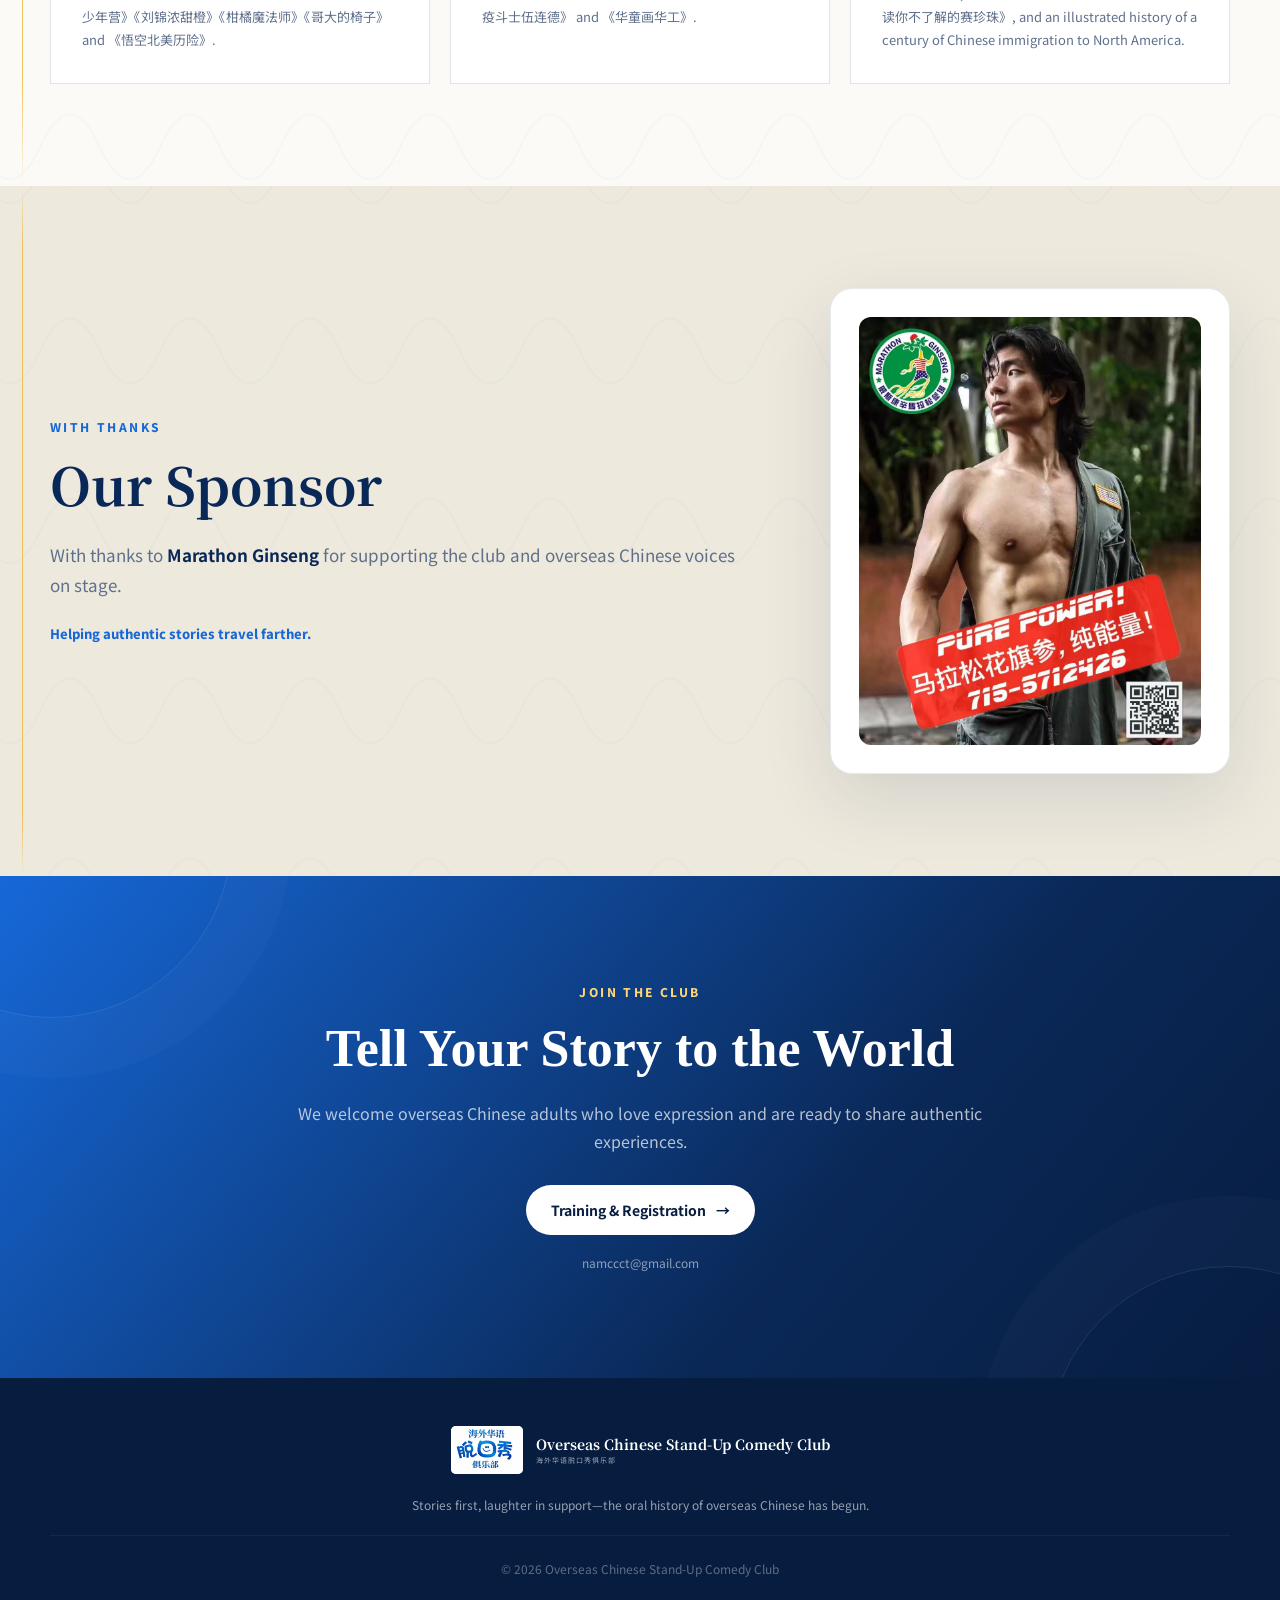
==== commit 1440e7e9: "Update show cast lists" ====
--- a/en/index.html
+++ b/en/index.html
@@ -268,7 +268,7 @@
                   <div><dt>Venue</dt><dd>4006 148th Ave NE, Redmond, WA 98052</dd></div>
                   <div><dt>Host</dt><dd>Zhang Xi</dd></div>
                 </dl>
-                <p class="cast-list"><strong>Featuring:</strong> 毛血旺、一粒米、沙漠渔夫、爬藤顾问、哇塞、虾饺、狮子头、笑谈、老布</p>
+                <p class="cast-list"><strong>Featuring:</strong> 毛血旺、一粒米、沙漠渔夫、爬藤顾问、哇塞、虾饺、狮子头、笑谈</p>
                 <a
                   class="text-link"
                   href="https://www.google.com/maps/search/?api=1&query=4006%20148th%20Ave%20NE%2C%20Redmond%2C%20WA%2098052"
@@ -290,7 +290,7 @@
                   <div><dt>Venue</dt><dd>250-11800 Voyageur Way, Richmond, BC</dd></div>
                   <div><dt>Partner</dt><dd>Canada Drama Society</dd></div>
                 </dl>
-                <p class="cast-list"><strong>Featuring:</strong> 毛血旺、张西、沙漠渔夫、爬藤顾问、斑彩爷爷、虾饺、大梅子、狮子头、笑谈</p>
+                <p class="cast-list"><strong>Featuring:</strong> 毛血旺、张西、沙漠渔夫、爬藤顾问、斑彩爷爷、虾饺、大梅子、狮子头</p>
                 <a
                   class="text-link"
                   href="https://www.google.com/maps/search/?api=1&query=250-11800%20Voyageur%20Way%2C%20Richmond%2C%20BC"
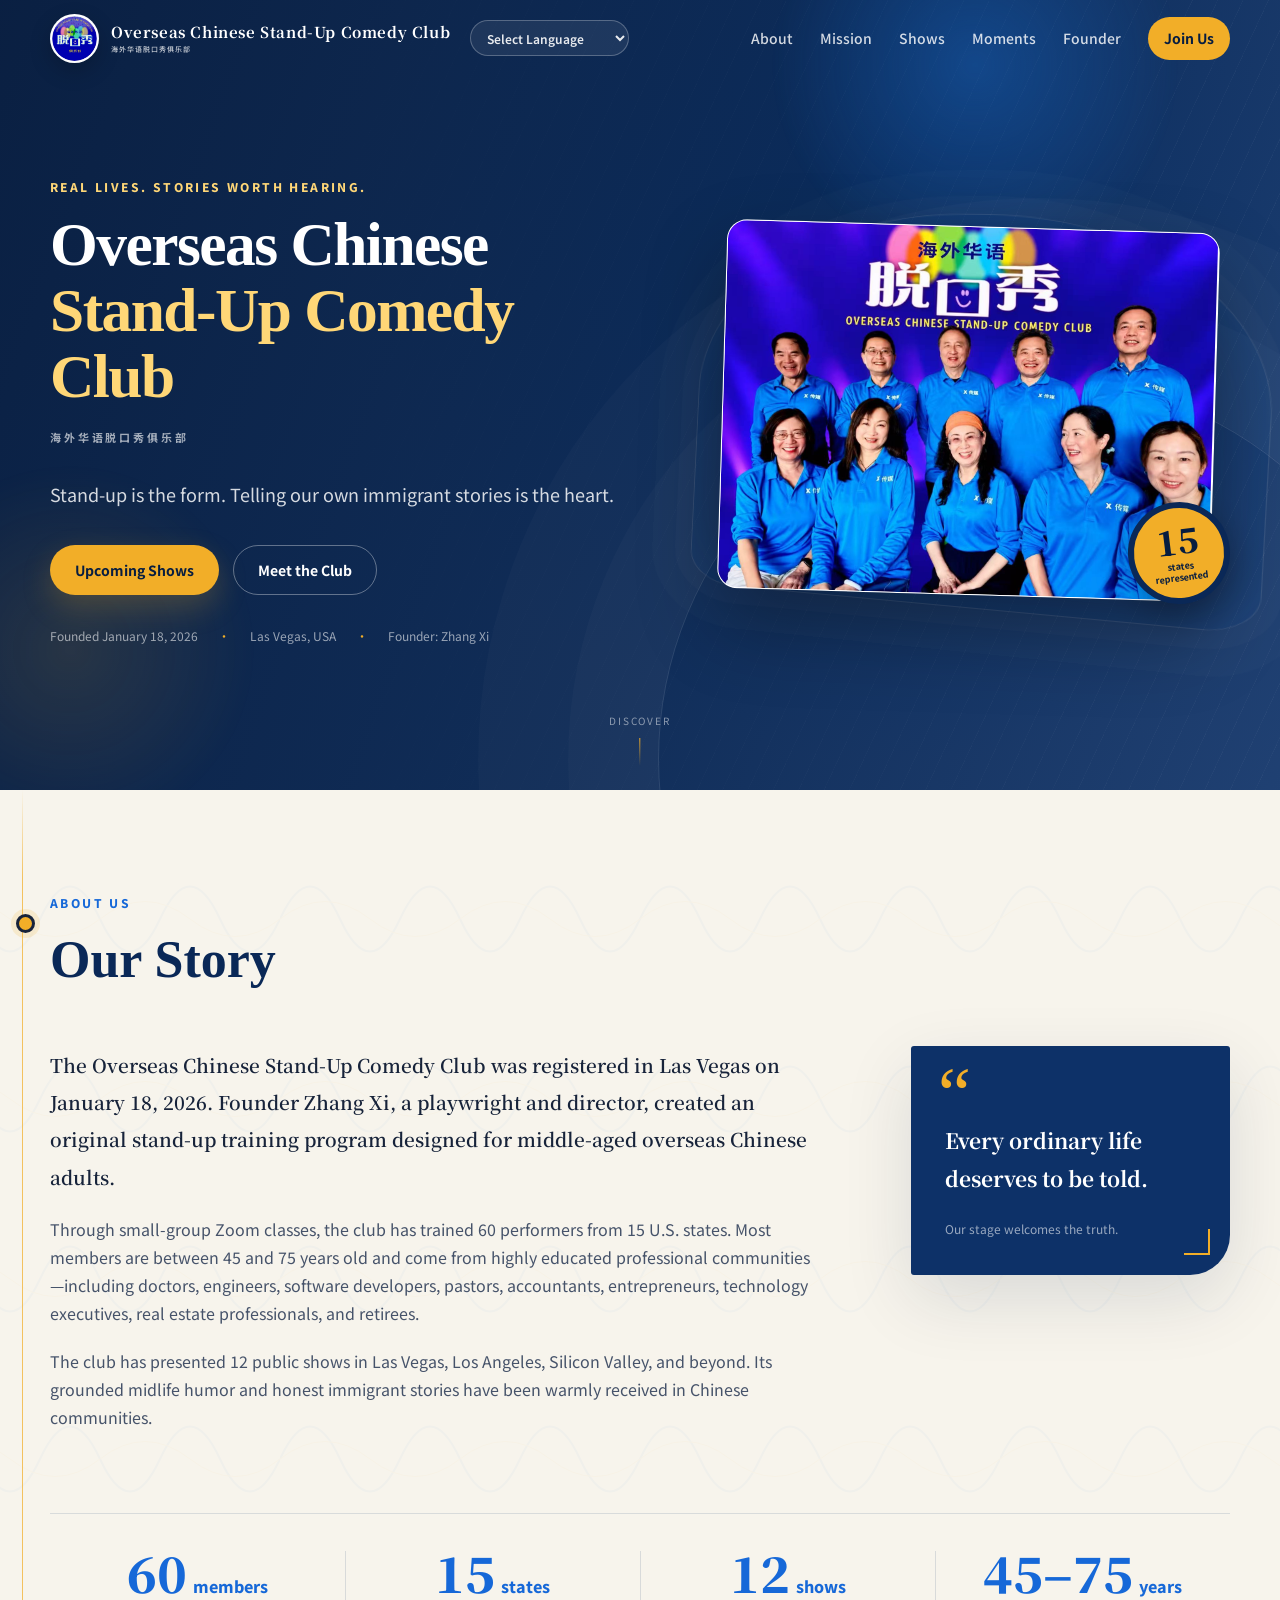
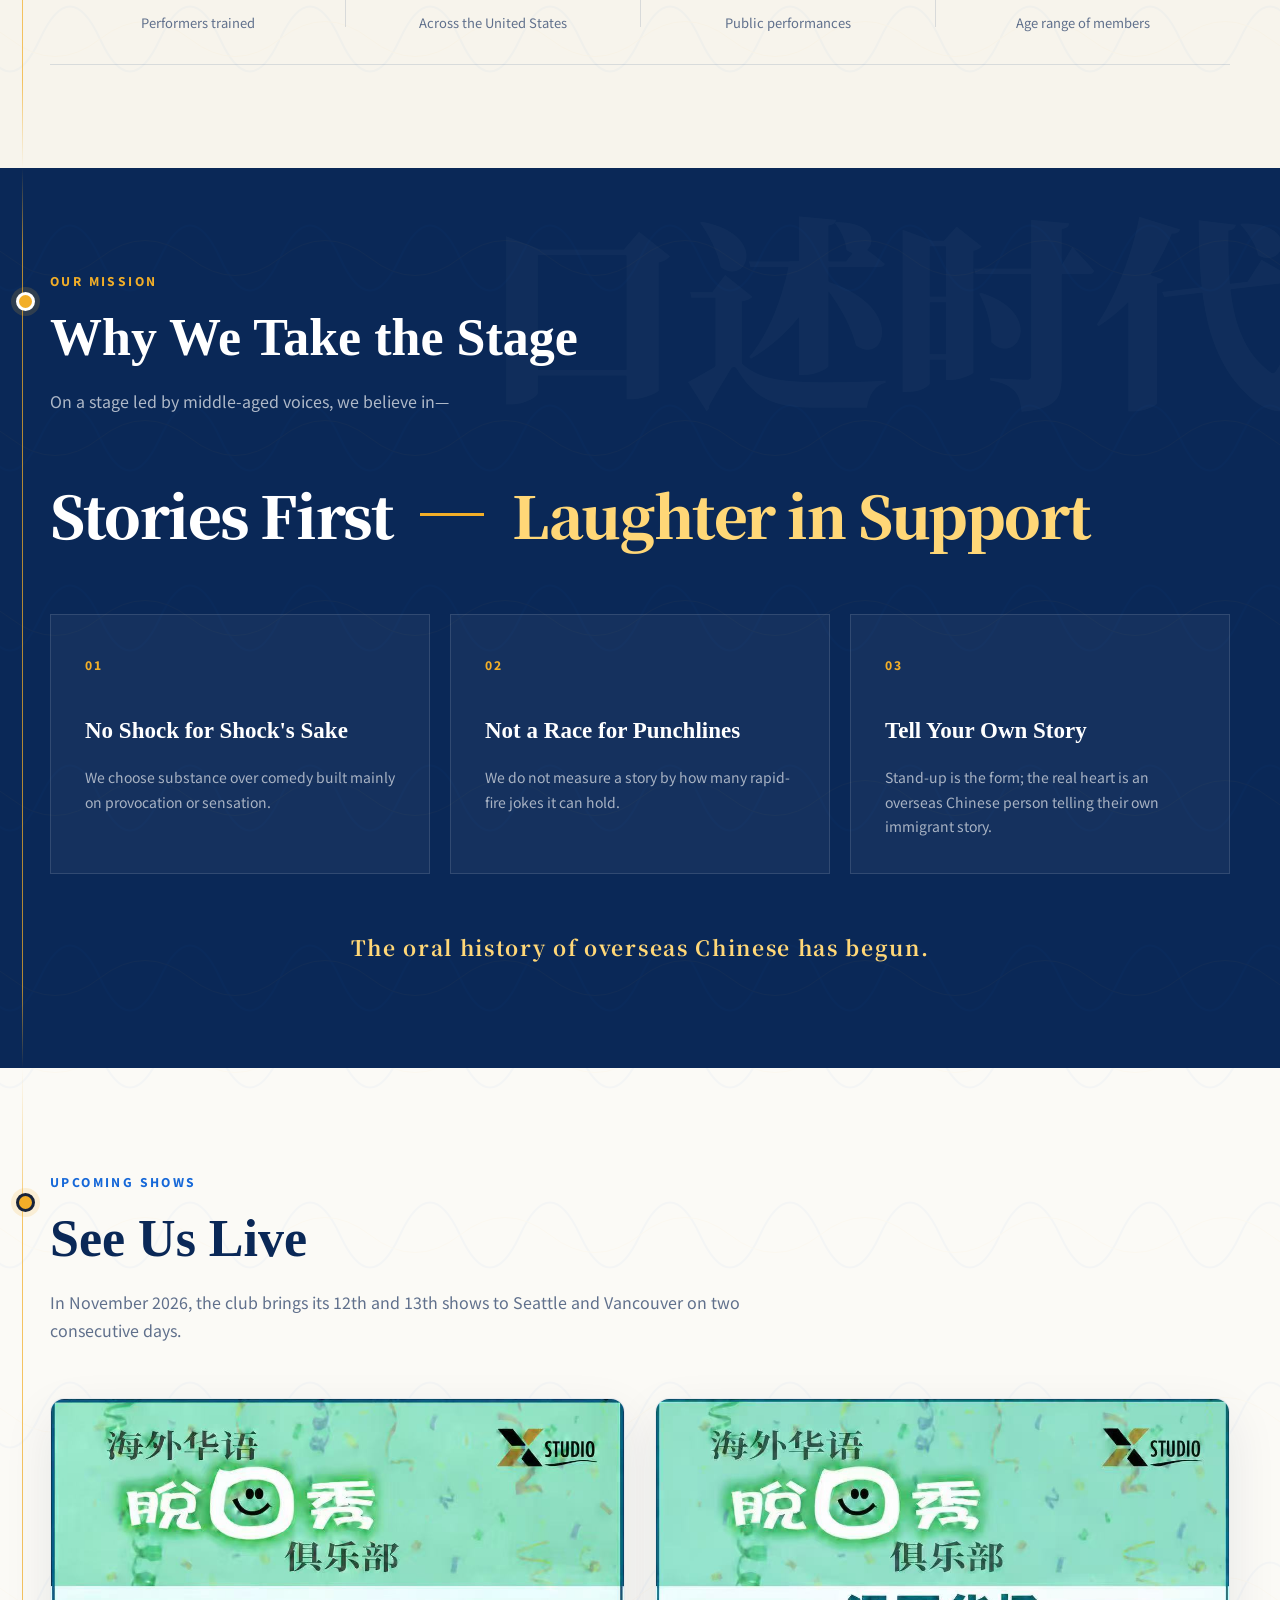
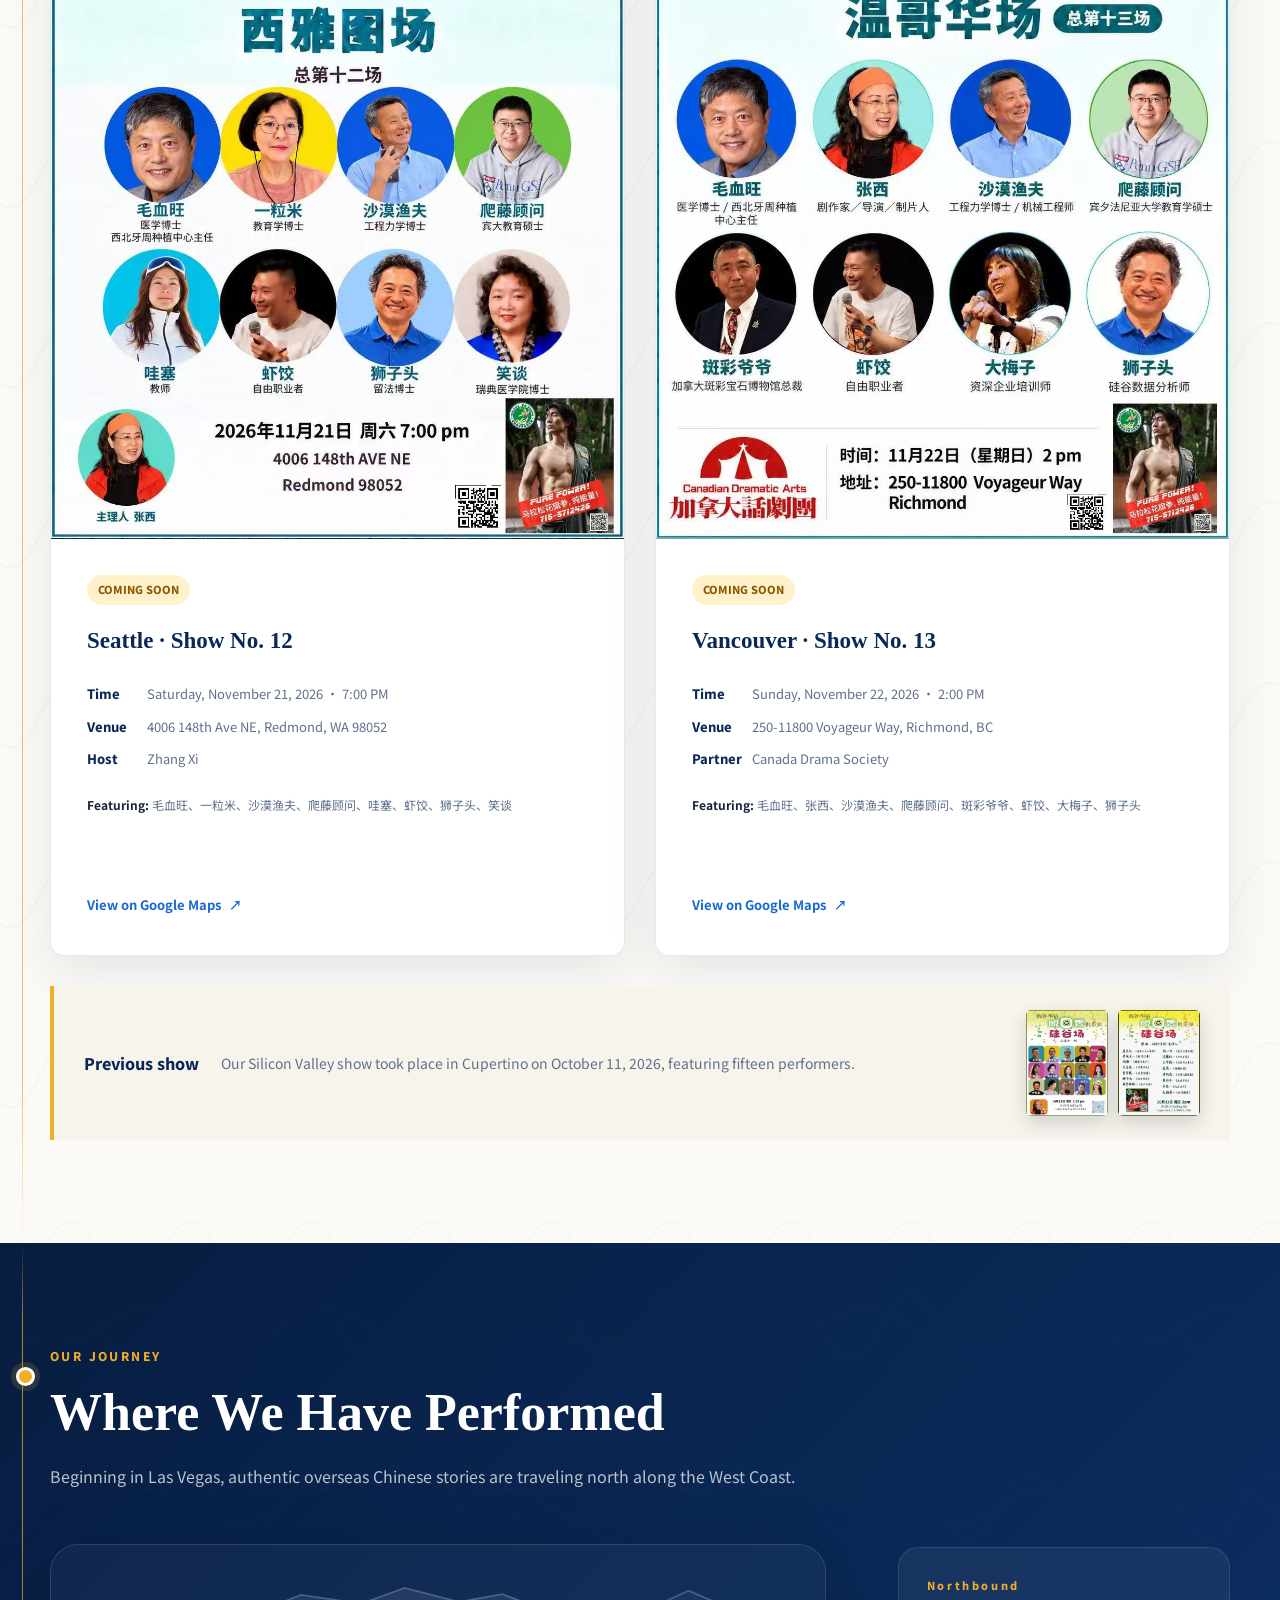
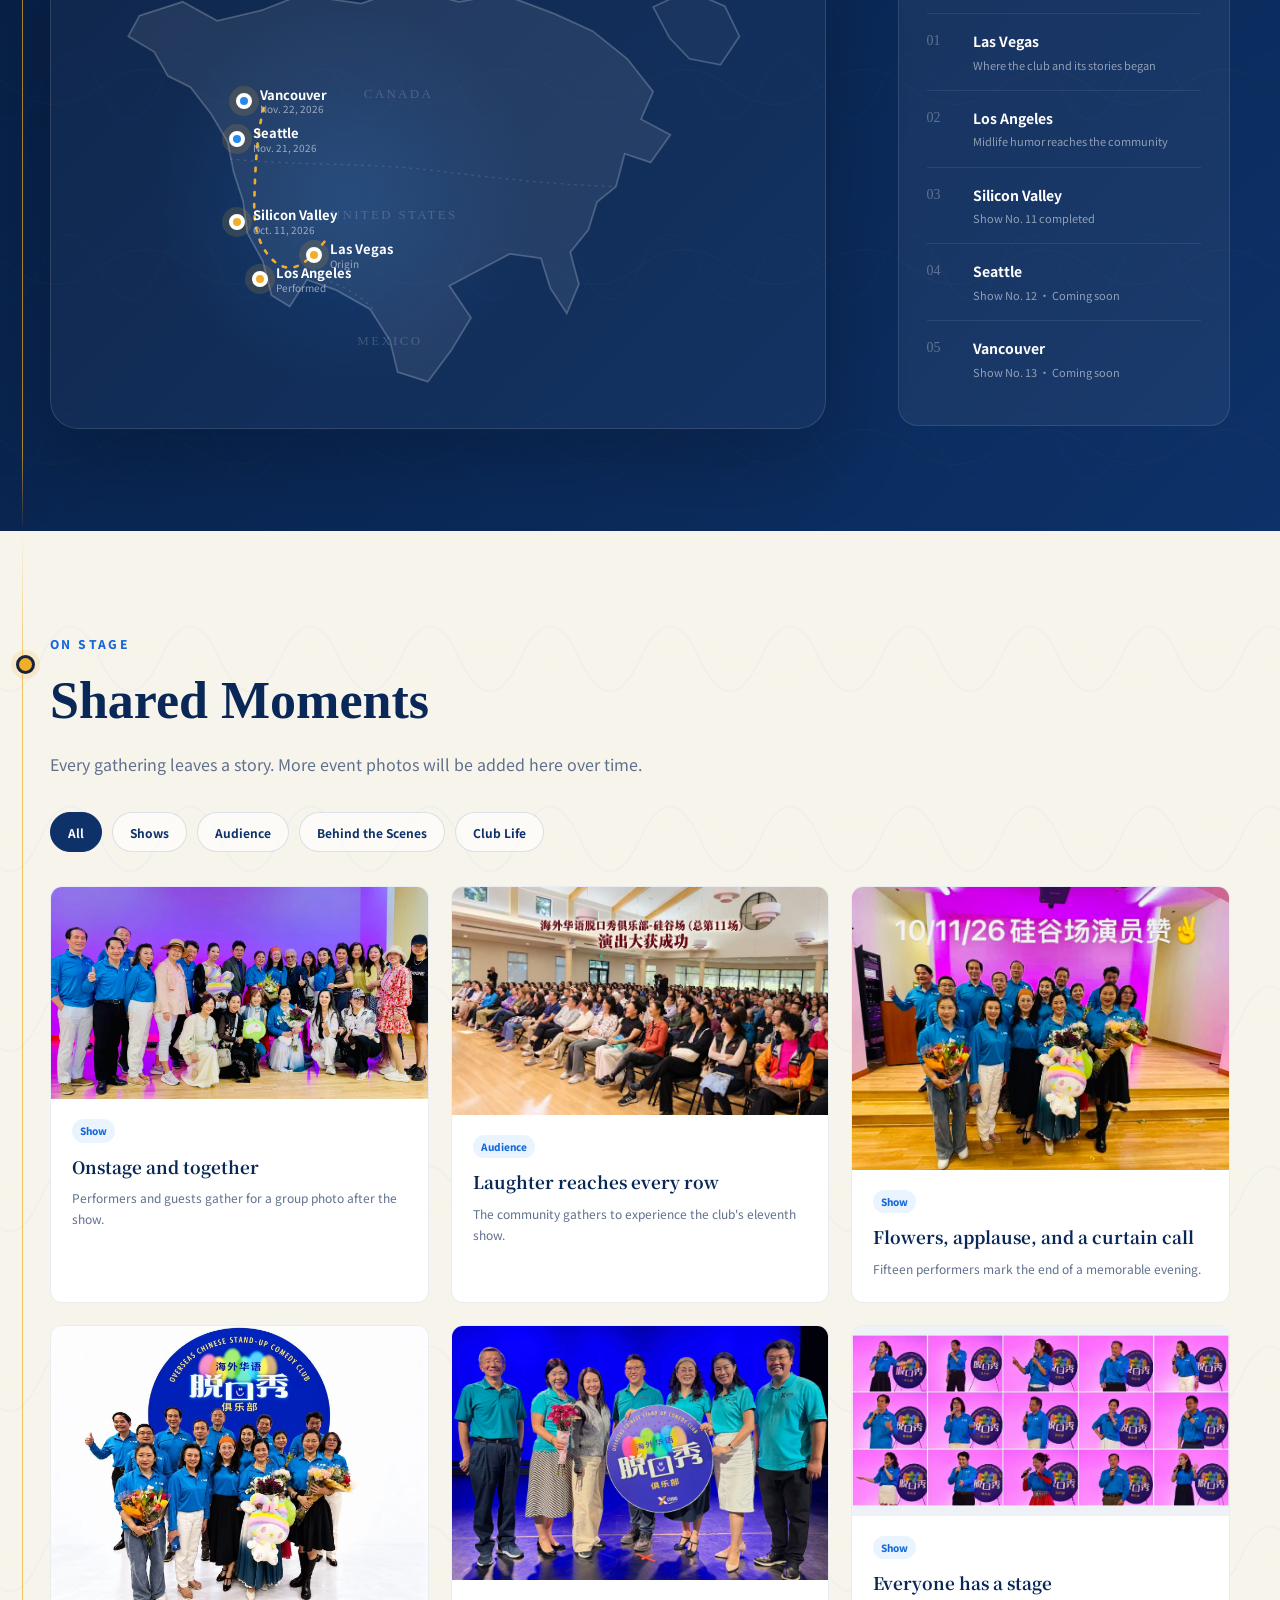
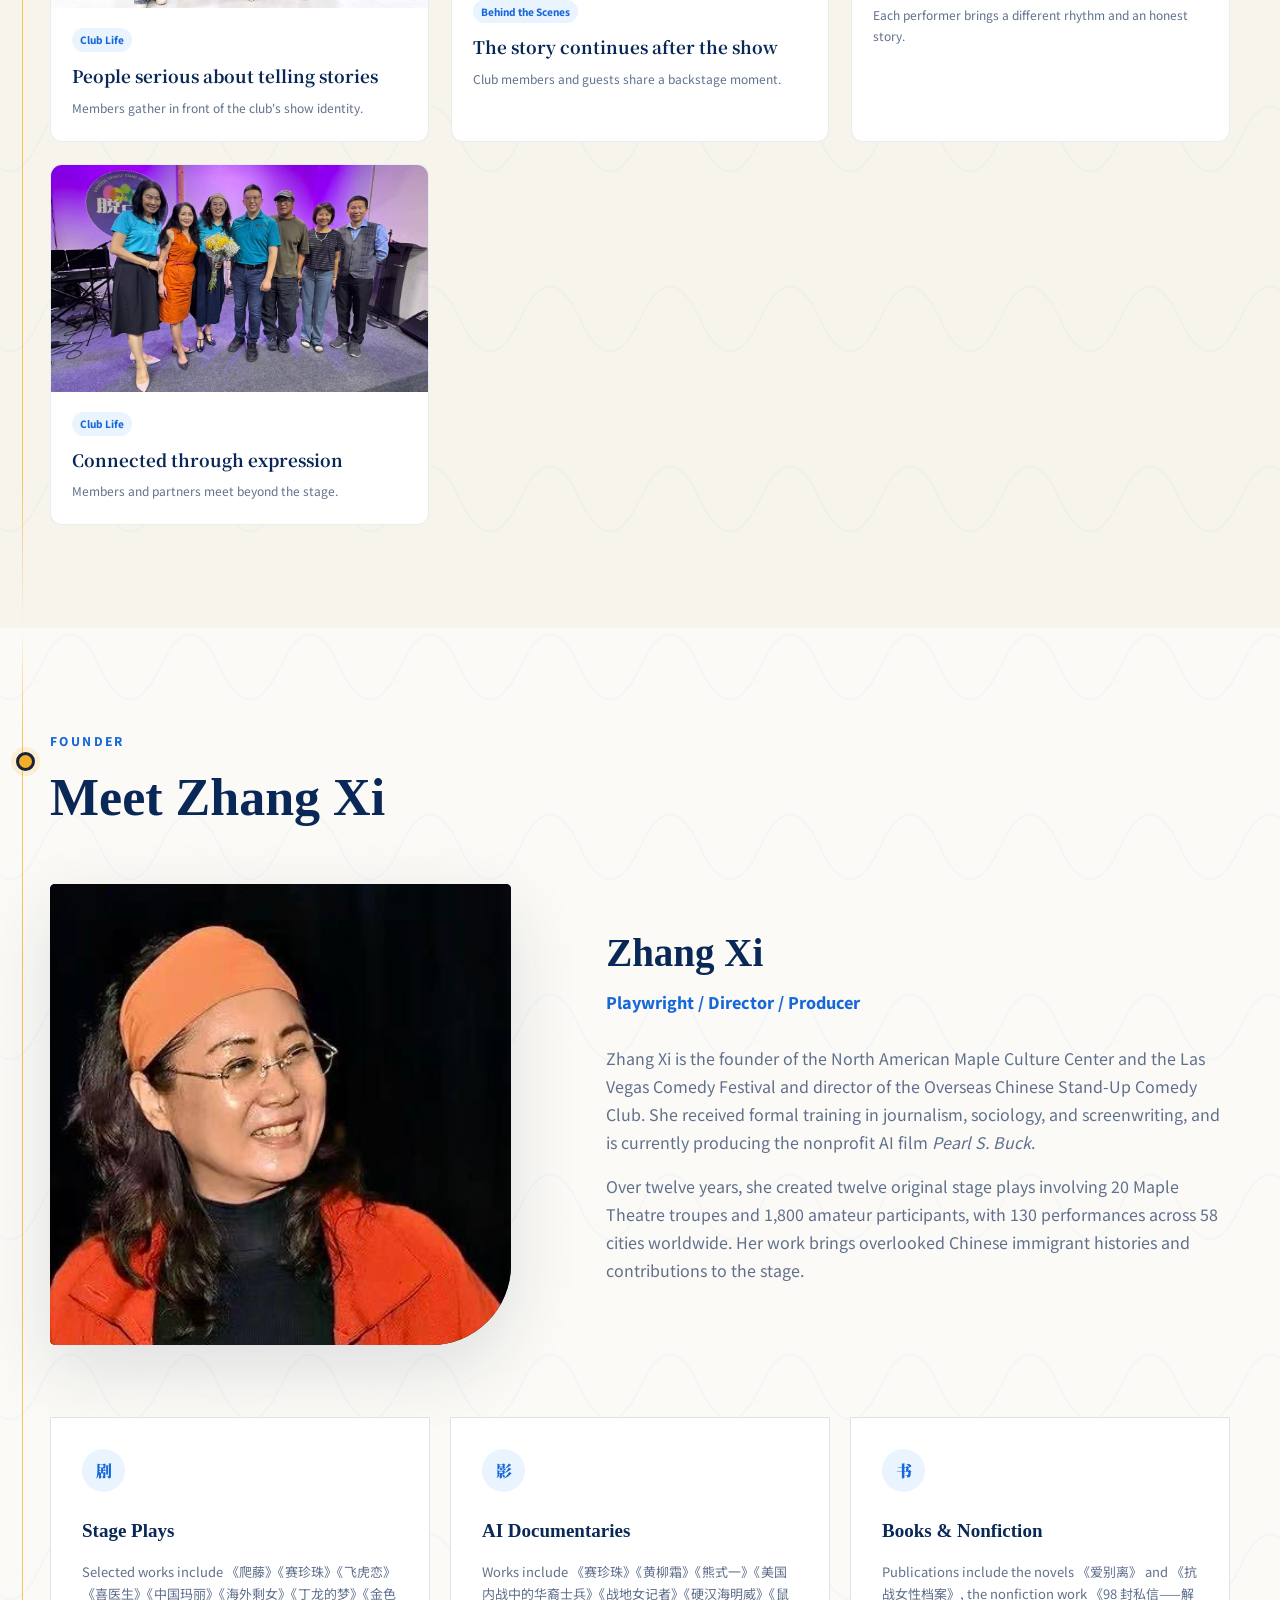
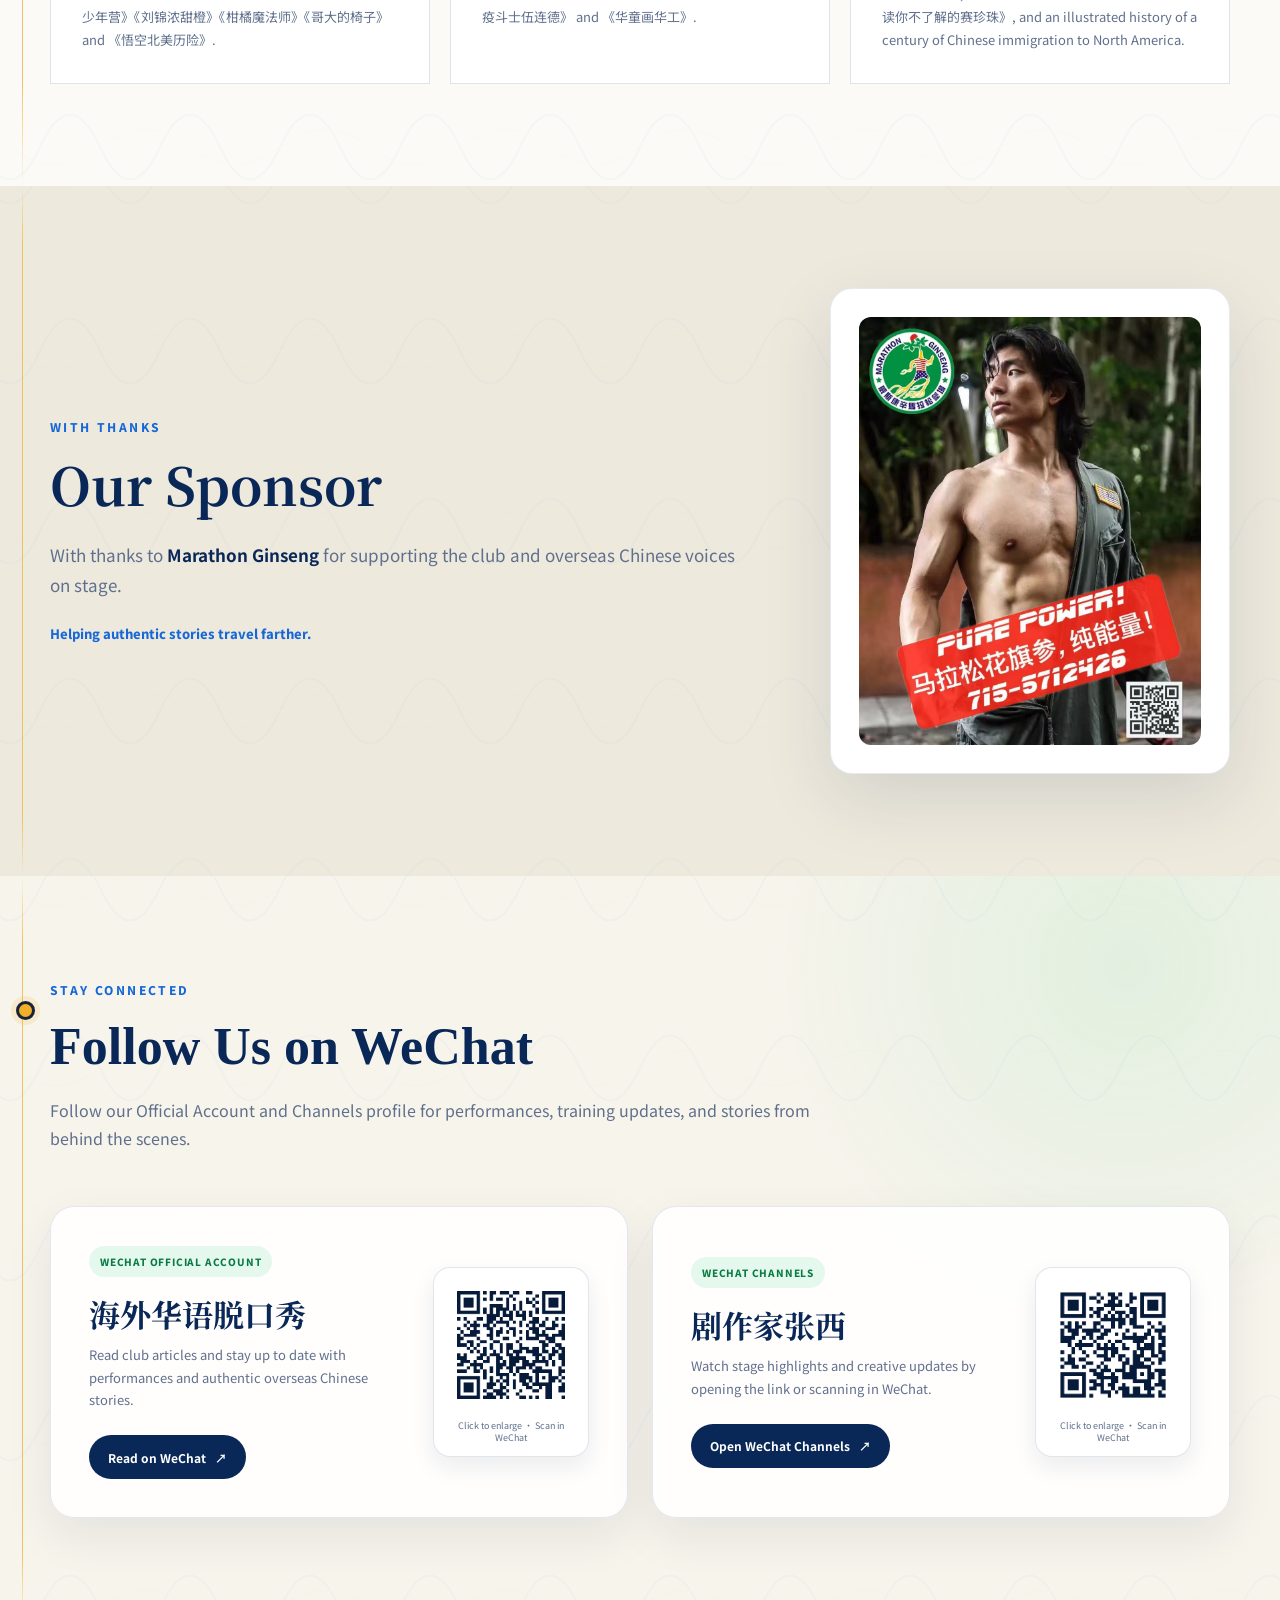
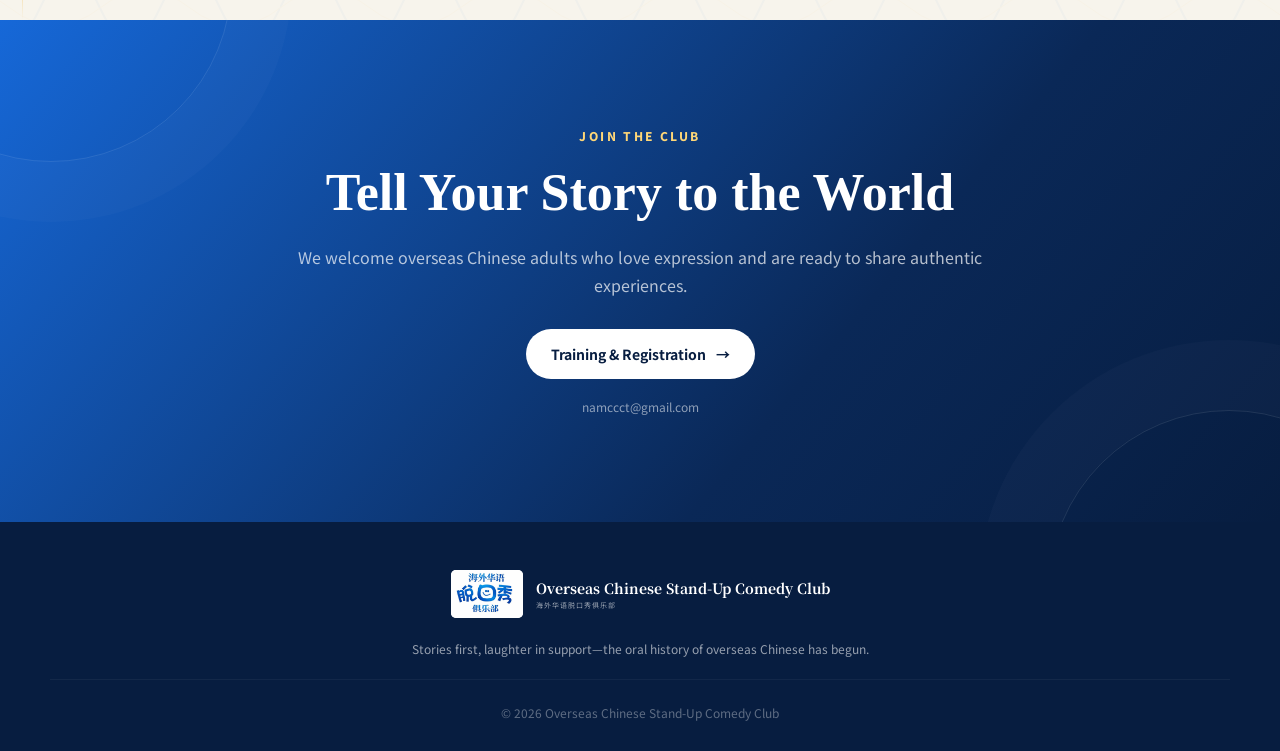
==== commit 348cfcc4: "Add WeChat follow section" ====
--- a/en/index.html
+++ b/en/index.html
@@ -67,7 +67,7 @@
             "description": "The official English website of the Overseas Chinese Stand-Up Comedy Club.",
             "inLanguage": "en",
             "datePublished": "2026-11-07",
-            "dateModified": "2026-11-07",
+            "dateModified": "2026-11-12",
             "about": {
               "@id": "https://cathylixi.github.io/overseas-chinese-comedy-club/#organization"
             }
@@ -81,7 +81,7 @@
       href="https://fonts.googleapis.com/css2?family=Noto+Sans+SC:wght@400;500;600;700;800&family=Noto+Serif+SC:wght@600;700;900&display=swap"
       rel="stylesheet"
     />
-    <link rel="stylesheet" href="../styles.css?v=20261109-posters" />
+    <link rel="stylesheet" href="../styles.css?v=20261112-social" />
     <script src="../script.js?v=20261107-qr2" defer></script>
   </head>
   <body class="page-en" data-language="en">
@@ -457,6 +457,48 @@
         </div>
       </section>
 
+      <section class="section social-follow" id="follow" aria-labelledby="follow-title">
+        <div class="section-inner">
+          <div class="section-heading reveal">
+            <p class="kicker">STAY CONNECTED</p>
+            <h2 id="follow-title">Follow Us on WeChat</h2>
+            <p>Follow our Official Account and Channels profile for performances, training updates, and stories from behind the scenes.</p>
+          </div>
+
+          <div class="social-grid">
+            <article class="social-card reveal">
+              <div class="social-card-copy">
+                <span class="social-platform">WECHAT OFFICIAL ACCOUNT</span>
+                <h3>海外华语脱口秀</h3>
+                <p>Read club articles and stay up to date with performances and authentic overseas Chinese stories.</p>
+                <a class="button social-link" href="https://mp.weixin.qq.com/s/e-GUSrNV32XpusEhAQuHiQ" target="_blank" rel="noopener noreferrer">
+                  Read on WeChat <span aria-hidden="true">↗</span>
+                </a>
+              </div>
+              <button class="social-qr-button" type="button" data-qr-lightbox data-qr-src="../assets/images/wechat-official-account-qr.png" data-qr-title="Scan to read our WeChat Official Account" aria-label="Enlarge the Overseas Chinese Stand-Up Comedy WeChat QR code">
+                <img src="../assets/images/wechat-official-account-qr.png" width="738" height="738" alt="QR code for the Overseas Chinese Stand-Up Comedy WeChat Official Account article" loading="lazy" />
+                <small>Click to enlarge · Scan in WeChat</small>
+              </button>
+            </article>
+
+            <article class="social-card reveal">
+              <div class="social-card-copy">
+                <span class="social-platform">WECHAT CHANNELS</span>
+                <h3>剧作家张西</h3>
+                <p>Watch stage highlights and creative updates by opening the link or scanning in WeChat.</p>
+                <a class="button social-link" href="https://weixin.qq.com/sph/AcC09RyQeP" target="_blank" rel="noopener noreferrer">
+                  Open WeChat Channels <span aria-hidden="true">↗</span>
+                </a>
+              </div>
+              <button class="social-qr-button" type="button" data-qr-lightbox data-qr-src="../assets/images/wechat-channel-qr.png" data-qr-title="Scan to open Zhang Xi on WeChat Channels" aria-label="Enlarge the Zhang Xi WeChat Channels QR code">
+                <img src="../assets/images/wechat-channel-qr.png" width="666" height="666" alt="QR code for Zhang Xi on WeChat Channels" loading="lazy" />
+                <small>Click to enlarge · Scan in WeChat</small>
+              </button>
+            </article>
+          </div>
+        </div>
+      </section>
+
       <section class="cta-section" aria-labelledby="cta-title">
         <div class="cta-inner reveal">
           <p class="kicker">JOIN THE CLUB</p>
--- a/styles.css
+++ b/styles.css
@@ -1643,6 +1643,111 @@
   border-radius: 12px;
 }
 
+.social-follow {
+  background:
+    radial-gradient(circle at 88% 12%, rgba(7, 193, 96, 0.09), transparent 28%),
+    var(--cream);
+}
+
+.social-grid {
+  display: grid;
+  grid-template-columns: repeat(2, minmax(0, 1fr));
+  gap: 24px;
+}
+
+.social-card {
+  min-width: 0;
+  display: grid;
+  grid-template-columns: minmax(0, 1fr) 156px;
+  gap: clamp(22px, 3vw, 34px);
+  align-items: center;
+  padding: clamp(24px, 3.5vw, 38px);
+  background: rgba(255, 255, 255, 0.9);
+  border: 1px solid rgba(13, 49, 104, 0.11);
+  border-radius: 24px;
+  box-shadow: 0 18px 48px rgba(7, 29, 64, 0.08);
+}
+
+.social-card-copy {
+  min-width: 0;
+}
+
+.social-platform {
+  display: inline-flex;
+  padding: 7px 11px;
+  color: #087a42;
+  background: rgba(7, 193, 96, 0.1);
+  border-radius: 999px;
+  font-size: 10px;
+  font-weight: 800;
+  letter-spacing: 0.08em;
+}
+
+.social-card h3 {
+  margin: 18px 0 10px;
+  color: var(--navy-900);
+  font-family: var(--serif);
+  font-size: clamp(24px, 2.6vw, 31px);
+  line-height: 1.25;
+}
+
+.social-card p {
+  margin: 0;
+  color: var(--muted);
+  font-size: 13px;
+}
+
+.social-link {
+  min-height: 44px;
+  margin-top: 23px;
+  padding: 0 18px;
+  gap: 9px;
+  color: var(--white);
+  background: var(--navy-900);
+  font-size: 12px;
+}
+
+.social-link:hover,
+.social-link:focus-visible {
+  color: var(--white);
+  background: #087a42;
+  box-shadow: 0 12px 28px rgba(7, 122, 66, 0.18);
+}
+
+.social-qr-button {
+  width: 100%;
+  display: block;
+  padding: 10px 10px 12px;
+  color: var(--muted);
+  background: var(--white);
+  border: 1px solid rgba(13, 49, 104, 0.12);
+  border-radius: 17px;
+  box-shadow: 0 10px 25px rgba(7, 29, 64, 0.08);
+  font: inherit;
+  cursor: zoom-in;
+  transition: transform 160ms ease, box-shadow 160ms ease;
+}
+
+.social-qr-button:hover,
+.social-qr-button:focus-visible {
+  transform: translateY(-3px);
+  box-shadow: 0 15px 32px rgba(7, 29, 64, 0.14);
+}
+
+.social-qr-button img {
+  width: 100%;
+  height: auto;
+  display: block;
+  border-radius: 9px;
+}
+
+.social-qr-button small {
+  display: block;
+  margin-top: 8px;
+  font-size: 9px;
+  line-height: 1.35;
+}
+
 .training-dialog {
   width: min(860px, calc(100vw - clamp(24px, 6vw, 72px)));
   max-width: none;
@@ -2327,7 +2432,8 @@
   }
 
   .principles-grid,
-  .works-grid {
+  .works-grid,
+  .social-grid {
     grid-template-columns: 1fr;
   }
 
@@ -2635,6 +2741,19 @@
 
   .sponsor-visual {
     max-width: 320px;
+  }
+
+  .social-card {
+    grid-template-columns: 1fr;
+  }
+
+  .social-qr-button {
+    width: min(210px, 100%);
+    justify-self: center;
+  }
+
+  .social-link {
+    width: 100%;
   }
 
   .training-dialog {
